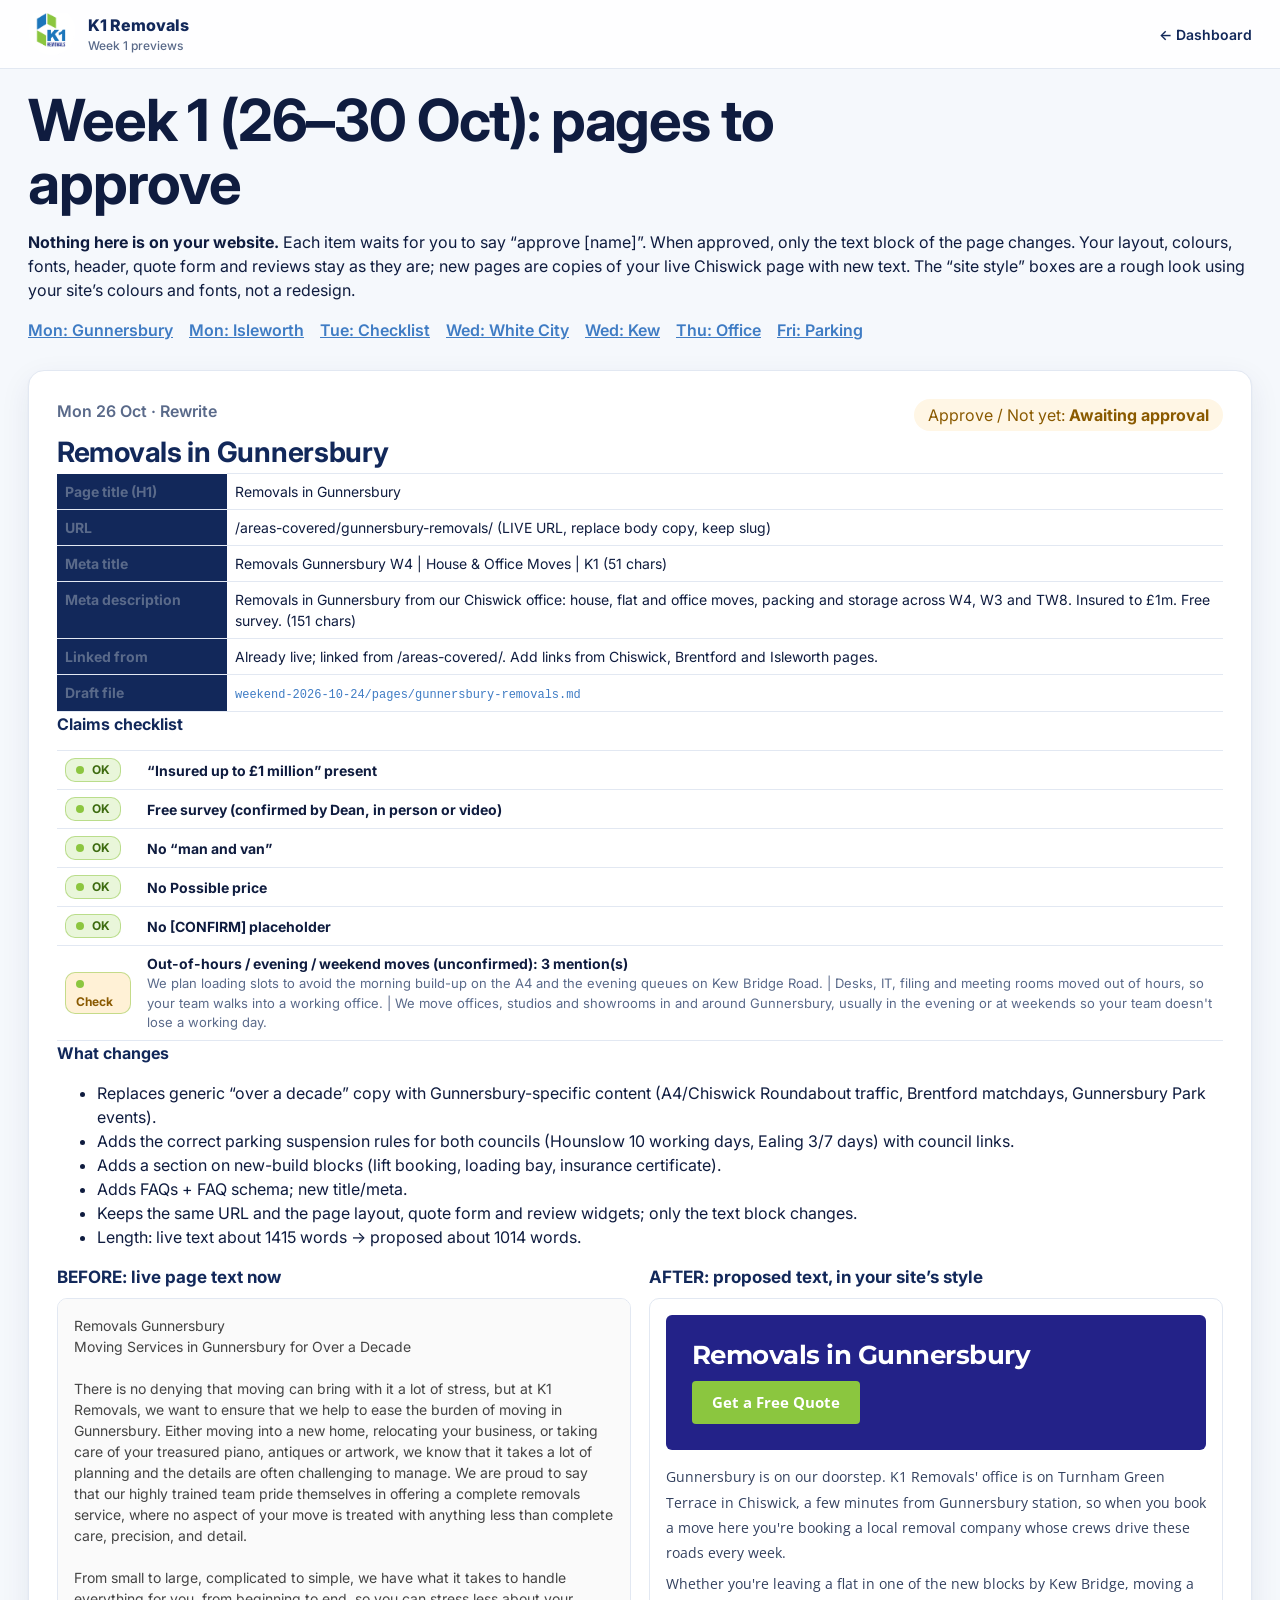
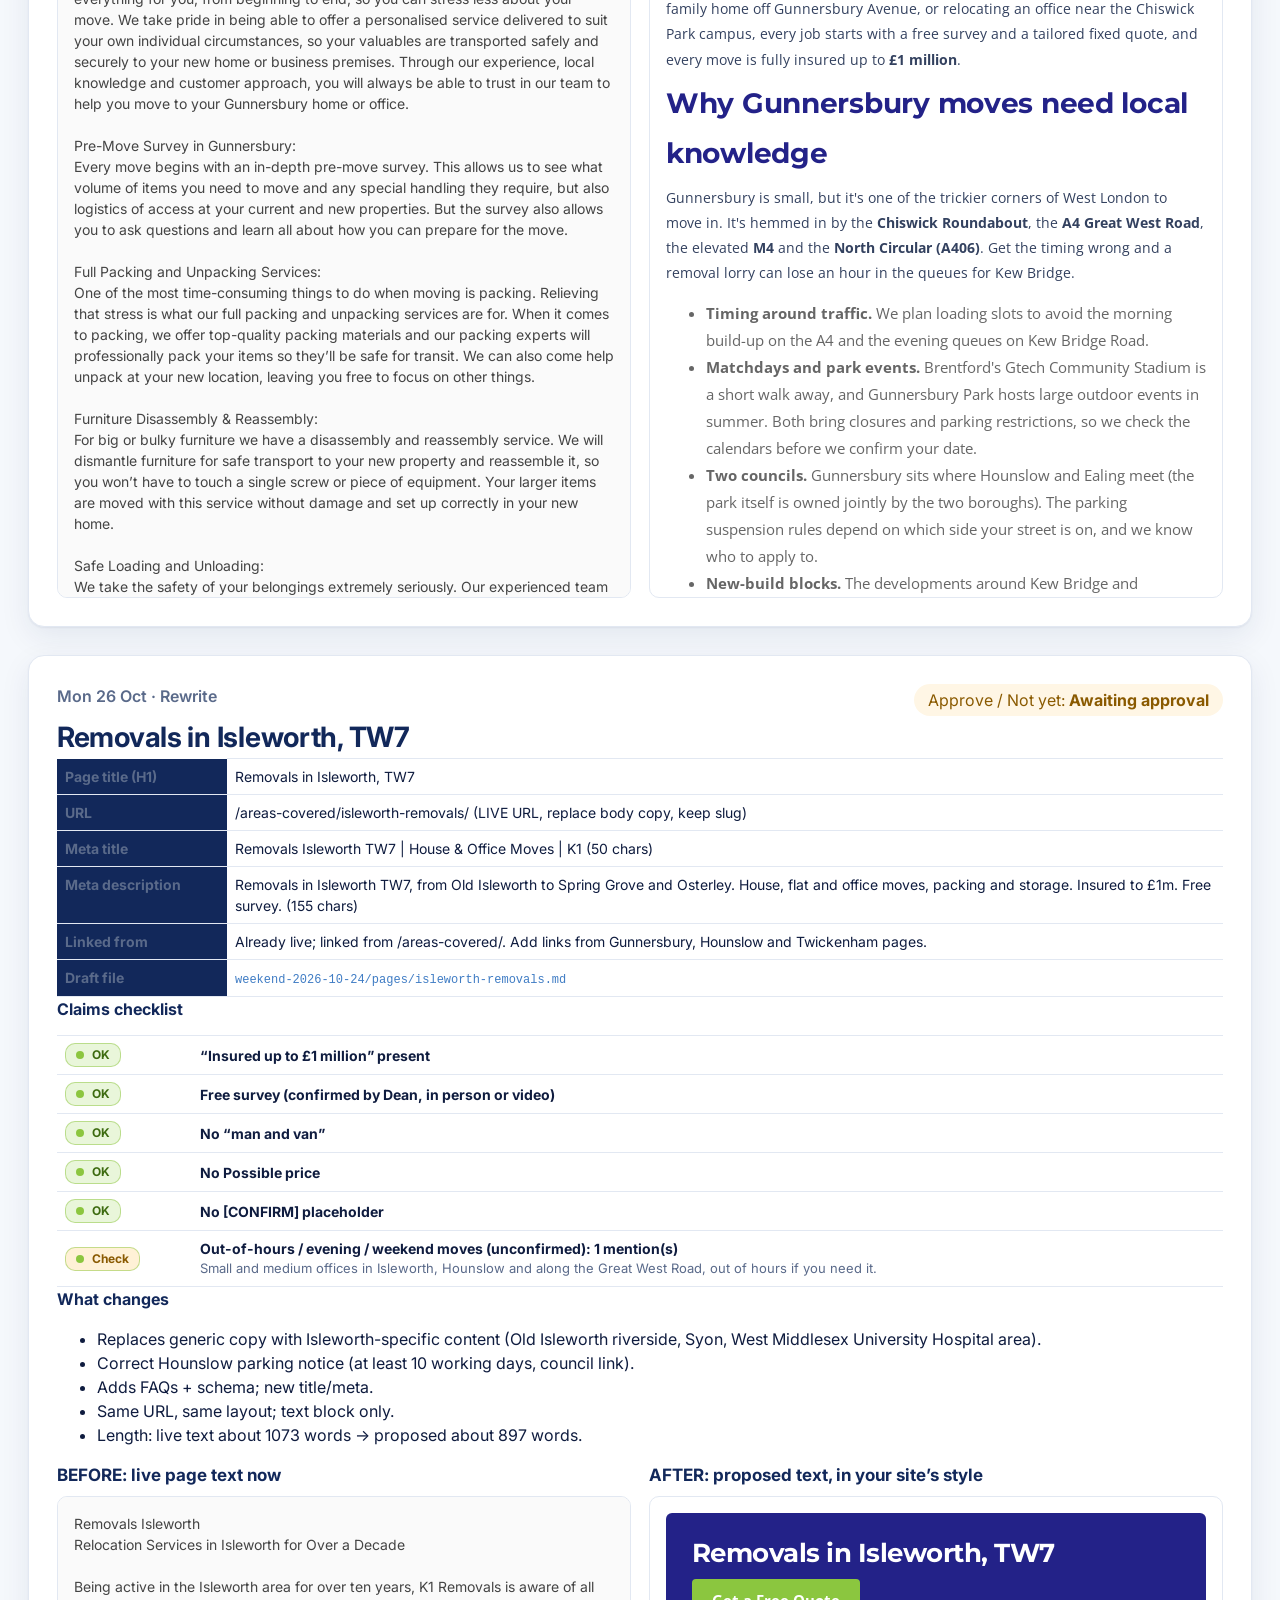
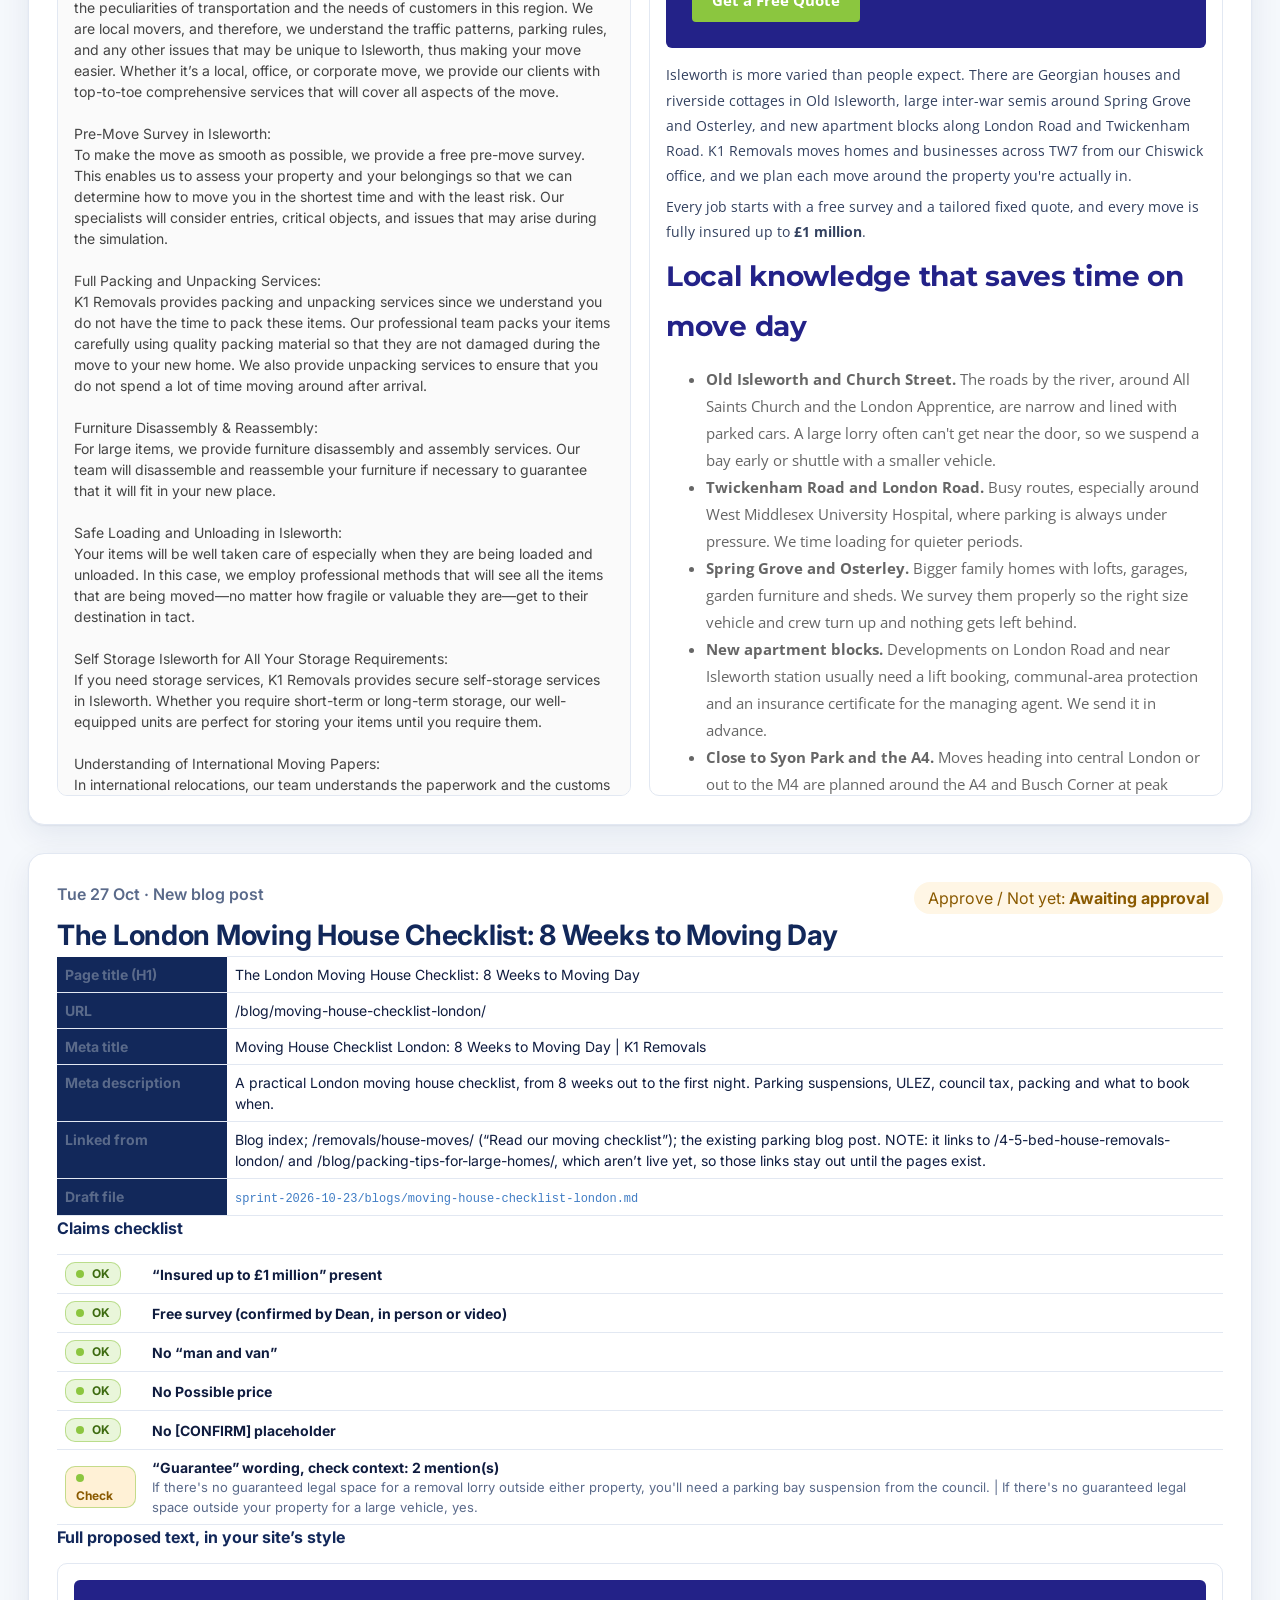
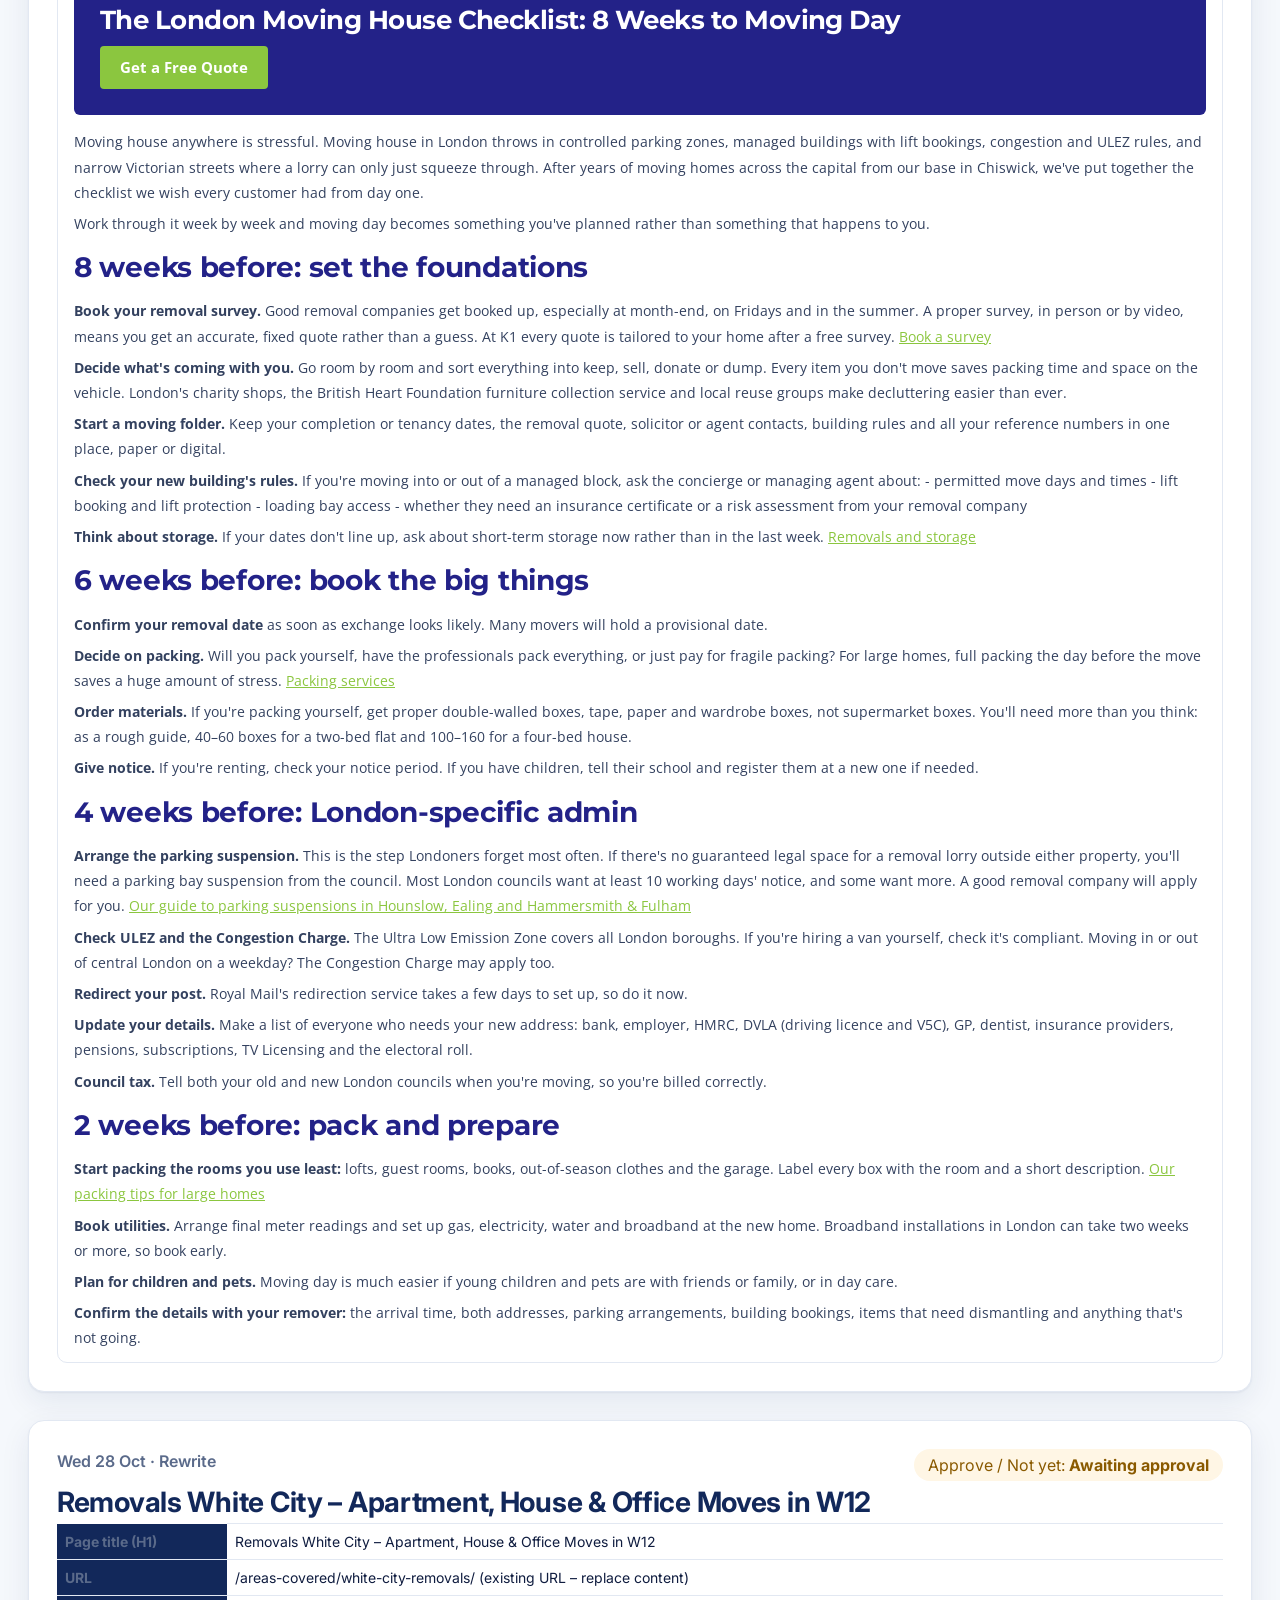
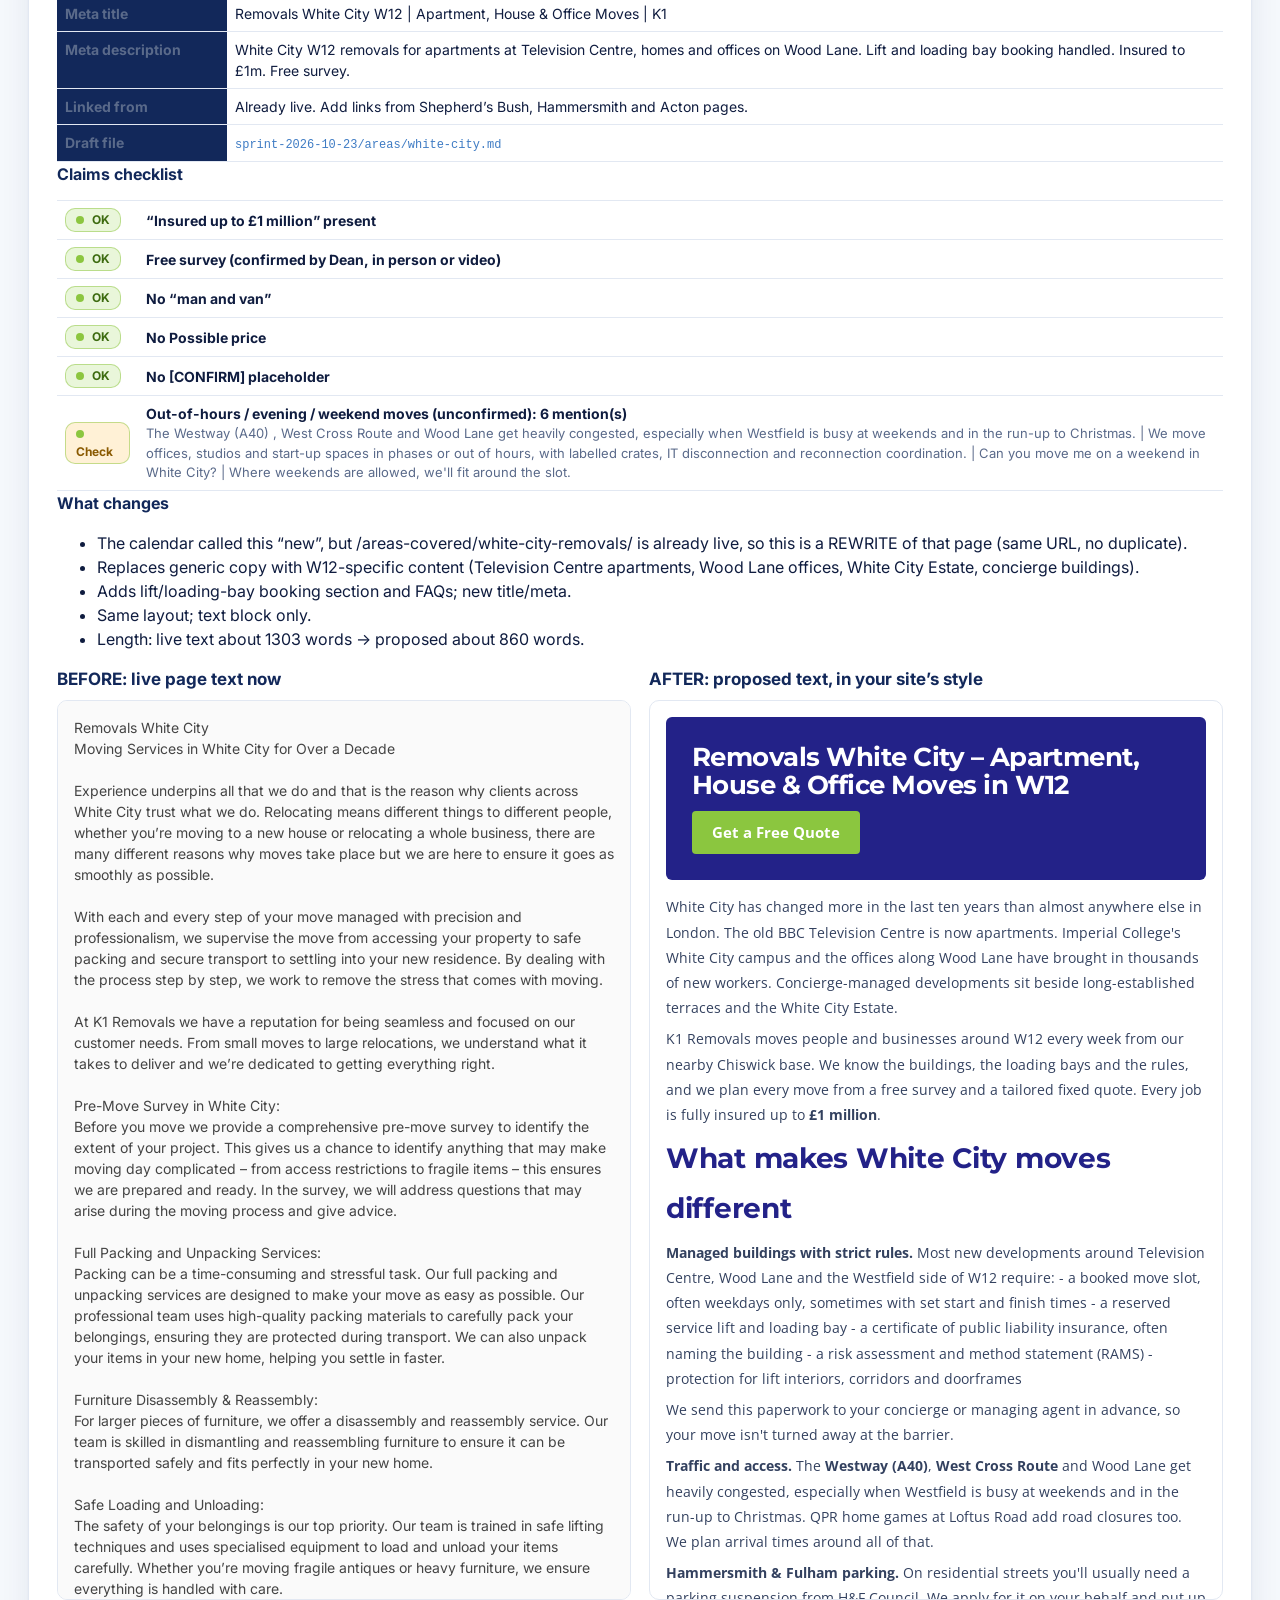
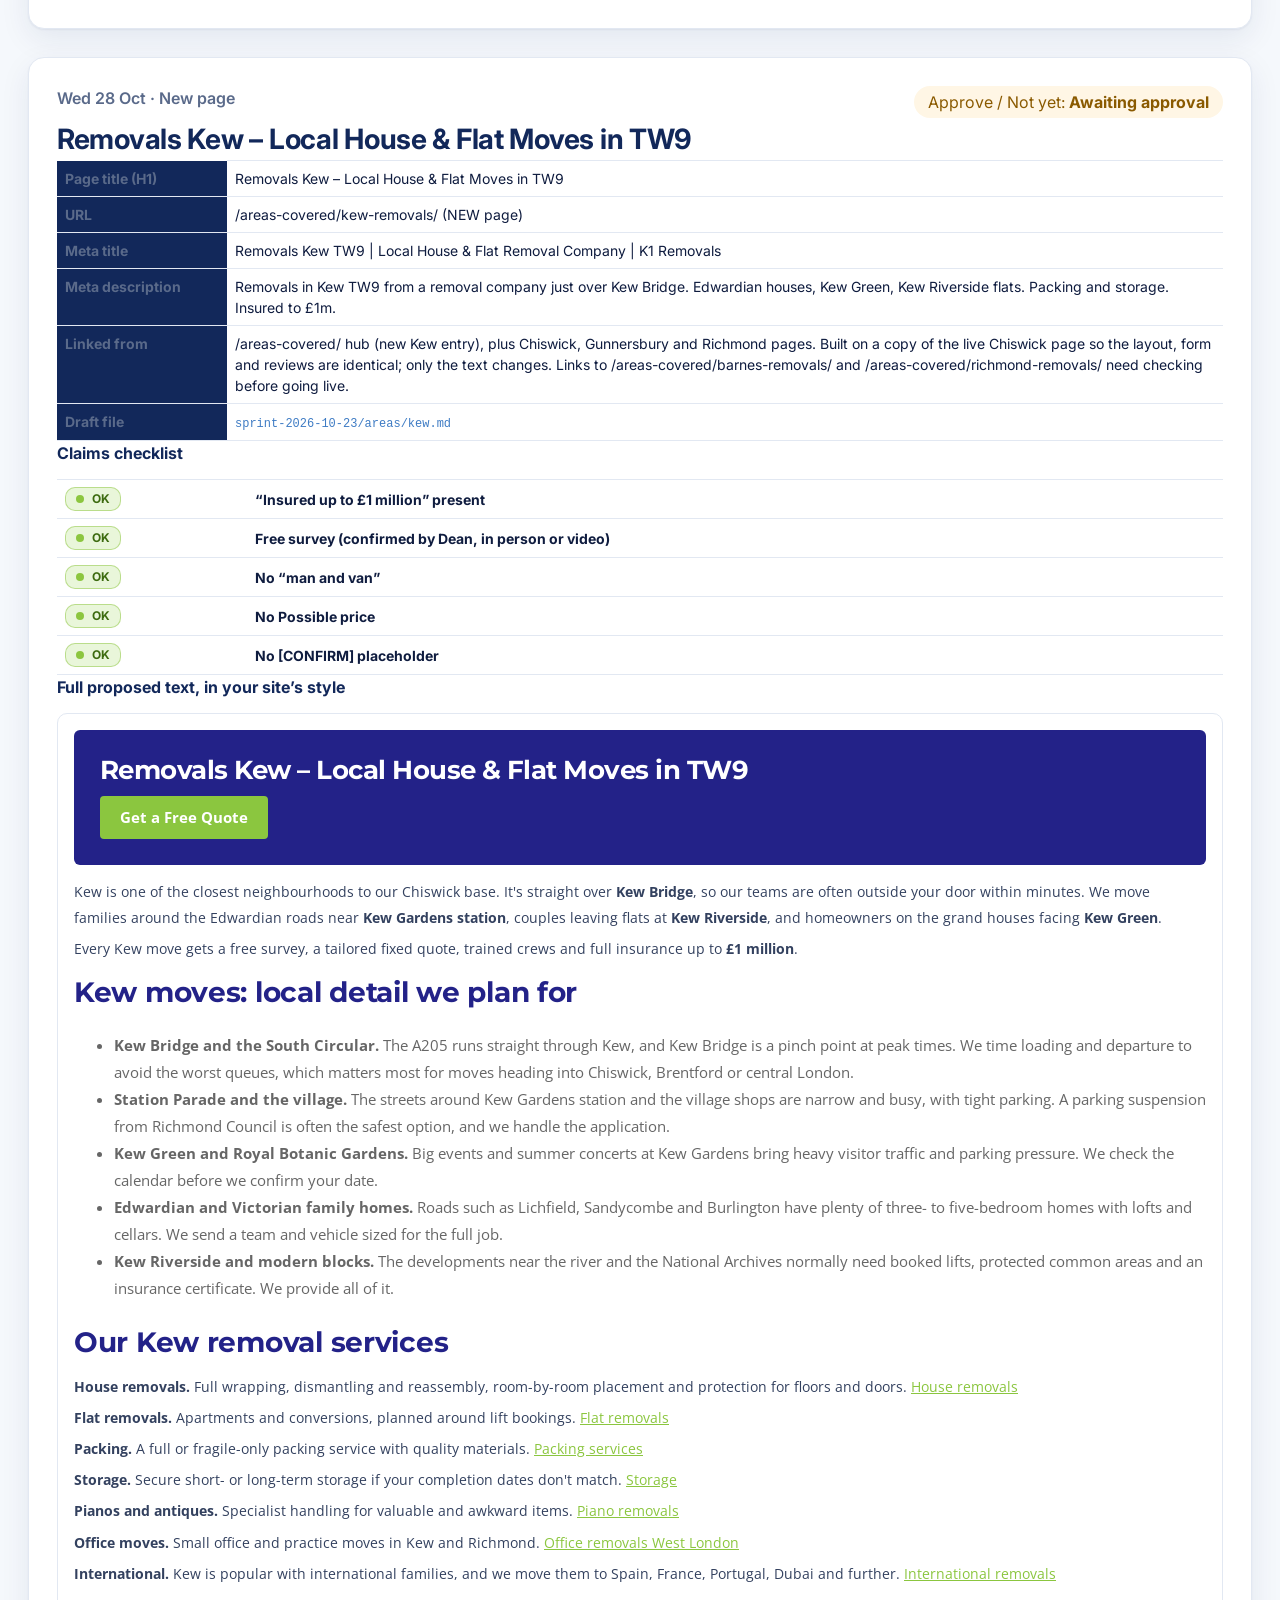
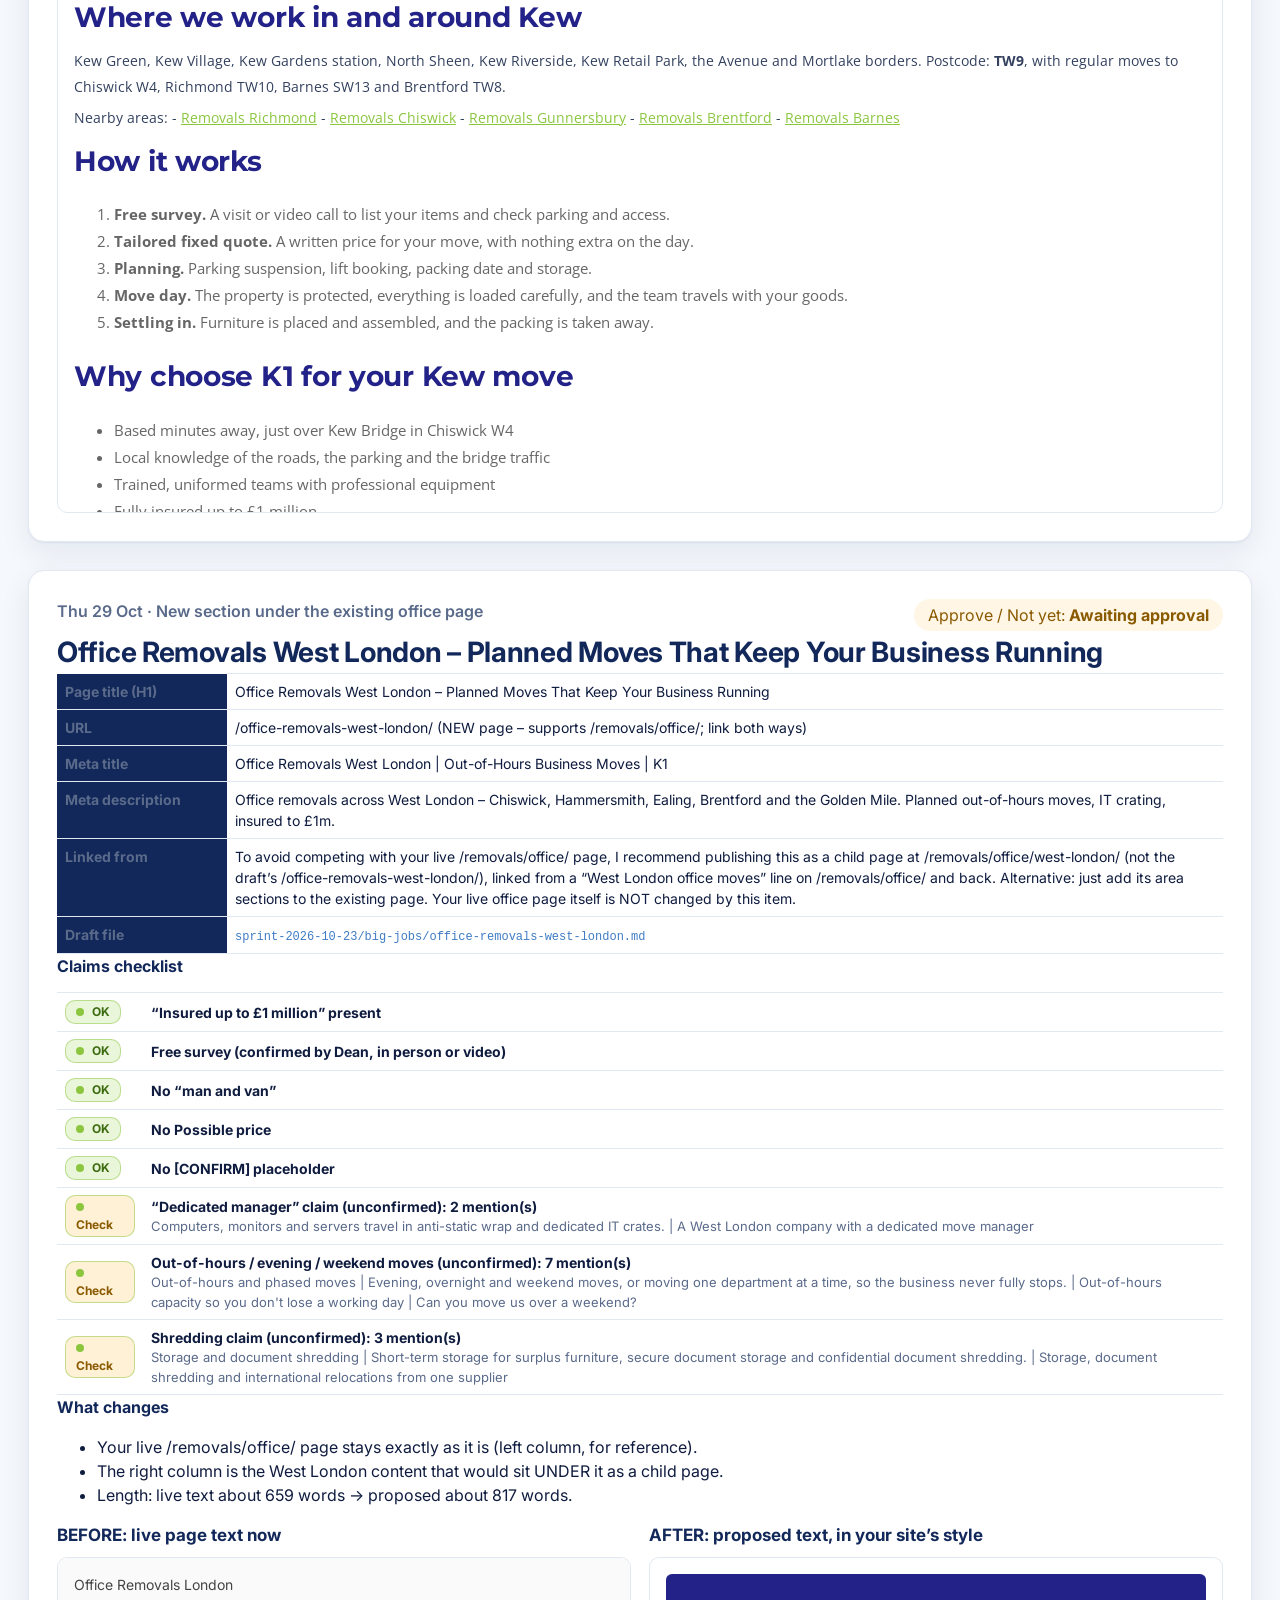
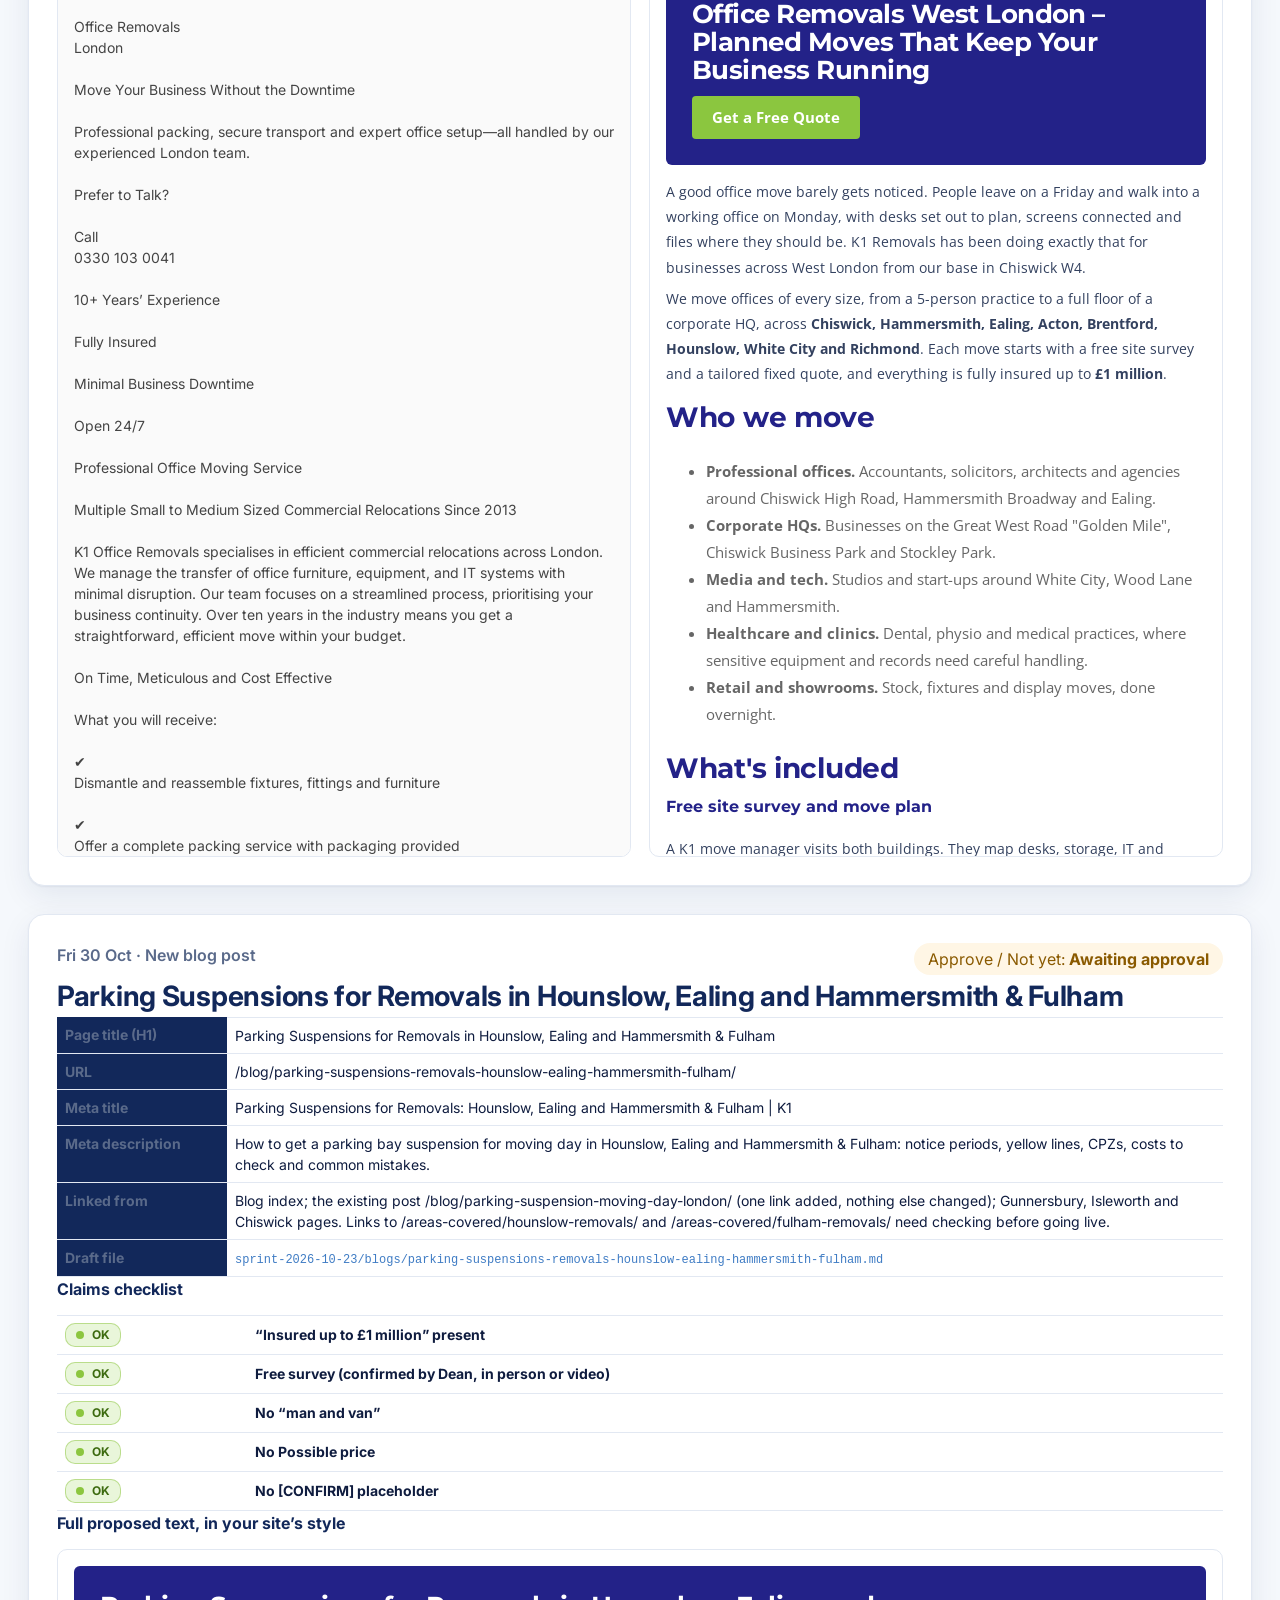
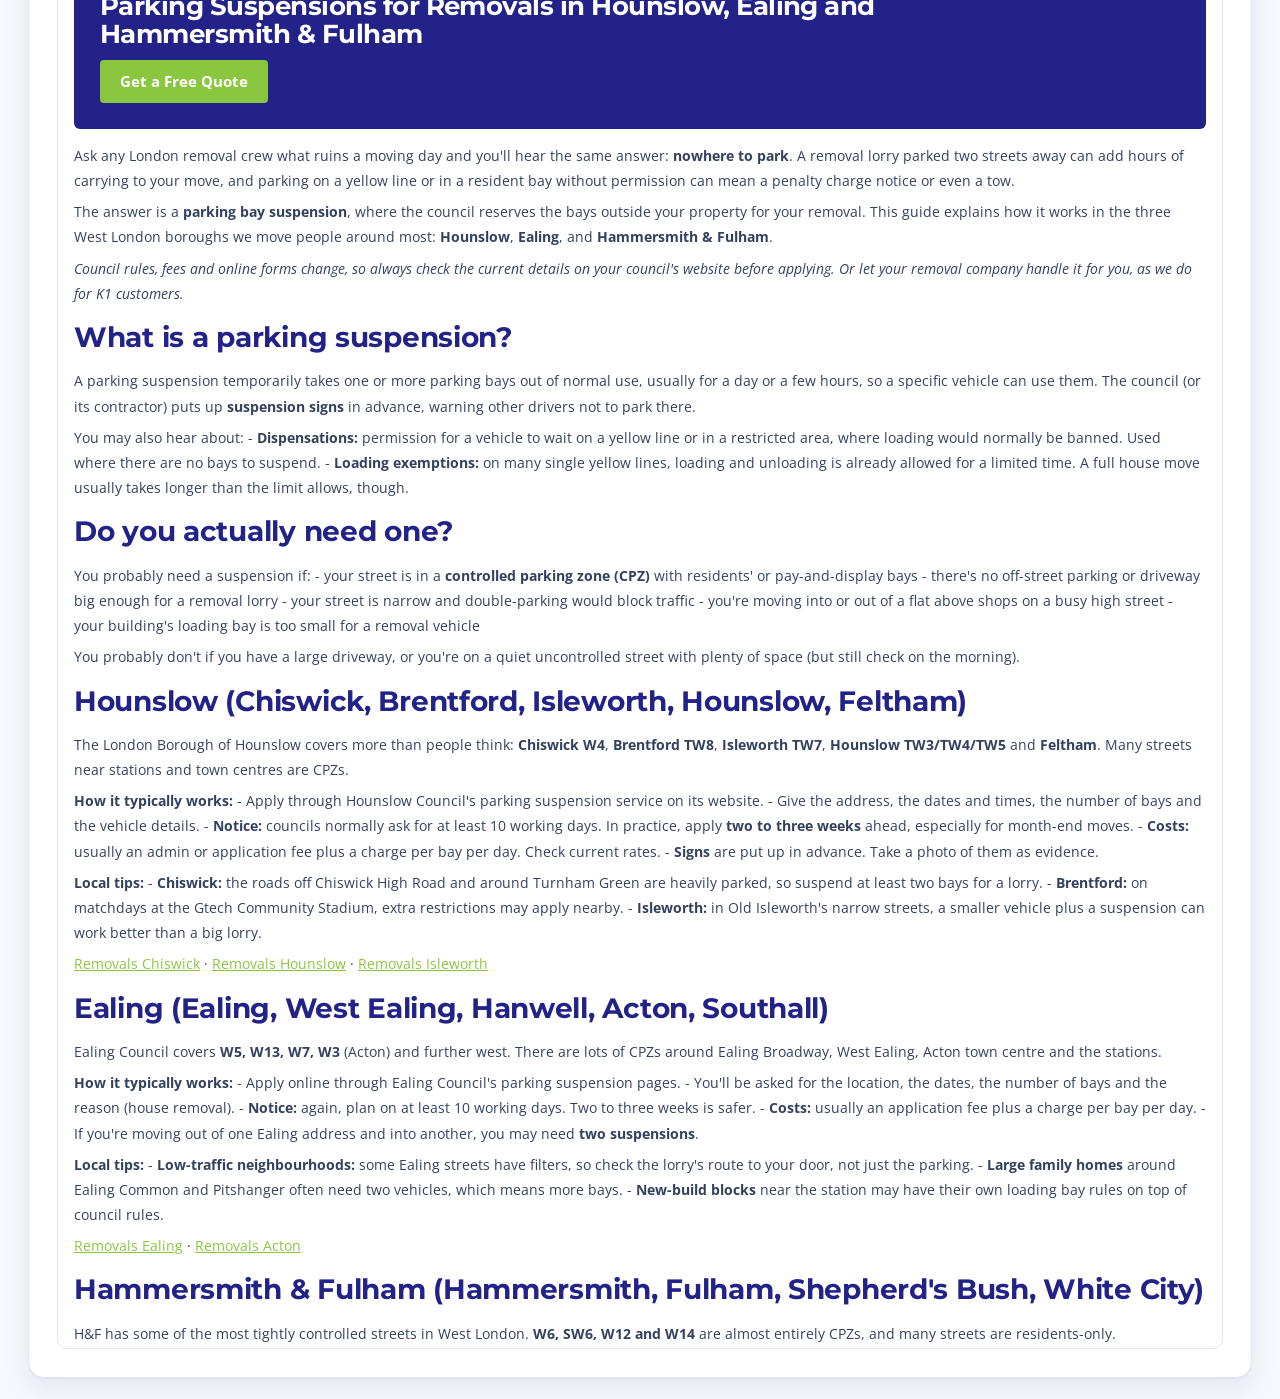
==== previews/index.html @ 7c09b794 "Week 1 approval previews (noindex)" ====
<!doctype html><html lang="en"><head><meta charset="utf-8"><meta name="viewport" content="width=device-width,initial-scale=1">
<meta name="robots" content="noindex,nofollow,noarchive"><title>K1 · Week 1 previews</title><link rel="icon" href="../assets/k1-logo.png">
<link href="https://fonts.googleapis.com/css2?family=Inter:wght@400;600;800&family=Open+Sans:wght@400;600;700&family=Montserrat:wght@600;700&display=swap" rel="stylesheet"><link rel="stylesheet" href="../styles.css">
<style>.card{background:#fff;border:1px solid var(--line);border-radius:16px;box-shadow:var(--sh);padding:28px;margin:28px 0}.top{display:flex;justify-content:space-between;flex-wrap:wrap;gap:8px}
.day{color:var(--mute);font-weight:600}.appr{background:#FFF6E5;color:#8a5a00;border-radius:20px;padding:4px 14px}table.kv,table.ck{width:100%;border-collapse:collapse}.kv th{text-align:left;width:170px;color:var(--mute);vertical-align:top}.kv td,.kv th,.ck td{padding:7px 8px;border-bottom:1px solid var(--line)}
.pill{border-radius:10px;padding:2px 10px;font-size:12px;font-weight:700}.ok{background:#E9F6DA;color:#3d6b10}.warn{background:#FFF1D6;color:#8a5a00}.bad{background:#FDE2E2;color:#a11}.ex{color:var(--mute);font-size:13px}
.sbs{display:grid;grid-template-columns:1fr 1fr;gap:18px}@media(max-width:900px){.sbs{grid-template-columns:1fr}}.col{max-height:900px;overflow:auto;border:1px solid var(--line);border-radius:10px;padding:16px;font-size:14px}.col.tall{max-height:1400px}.live{background:#fafafa;color:#444}
.k1site{font-family:'Open Sans',Arial,sans-serif;color:#666;font-size:15px;line-height:1.8}.k1hero{background:#232288;color:#fff;padding:26px;border-radius:6px;margin-bottom:14px}.k1hero h1{font-family:Montserrat,sans-serif;font-size:26px;margin:0 0 12px;color:#fff}
.k1btn{display:inline-block;background:#8bc63f;color:#fff;padding:8px 20px;border-radius:4px;font-weight:700}.k1body h2,.k1body h3{font-family:Montserrat,sans-serif;color:#232288}.k1body a{color:#8bc63f}.k1body table{border-collapse:collapse}.k1body td,.k1body th{border:1px solid #ddd;padding:4px 8px}
.toc a{margin-right:16px;font-weight:600}</style></head><body>
<header class="nav"><div class="wrap navin"><a class="brand" href="../"><img src="../assets/k1-logo.png" alt="K1 Removals"><span>K1 Removals<small>Week 1 previews</small></span></a><nav><a href="../">← Dashboard</a></nav></div></header>
<main class="wrap"><h1>Week 1 (26–30 Oct): pages to approve</h1>
<p><b>Nothing here is on your website.</b> Each item waits for you to say “approve [name]”. When approved, only the text block of the page changes. Your layout, colours, fonts, header, quote form and reviews stay as they are; new pages are copies of your live Chiswick page with new text. The “site style” boxes are a rough look using your site’s colours and fonts, not a redesign.</p>
<p class="toc"><a href="#gunnersbury">Mon: Gunnersbury</a><a href="#isleworth">Mon: Isleworth</a><a href="#checklist">Tue: Checklist</a><a href="#white-city">Wed: White City</a><a href="#kew">Wed: Kew</a><a href="#office">Thu: Office</a><a href="#parking">Fri: Parking</a></p><section class="card" id="gunnersbury"><div class="top"><span class="day">Mon 26 Oct · Rewrite</span><span class="appr">Approve / Not yet: <b>Awaiting approval</b></span></div>
<h2>Removals in Gunnersbury</h2><table class="kv"><tr><th>Page title (H1)</th><td>Removals in Gunnersbury</td></tr><tr><th>URL</th><td>/areas-covered/gunnersbury-removals/ (LIVE URL, replace body copy, keep slug)</td></tr>
<tr><th>Meta title</th><td>Removals Gunnersbury W4 | House &amp; Office Moves | K1 (51 chars)</td></tr><tr><th>Meta description</th><td>Removals in Gunnersbury from our Chiswick office: house, flat and office moves, packing and storage across W4, W3 and TW8. Insured to £1m. Free survey. (151 chars)</td></tr>
<tr><th>Linked from</th><td>Already live; linked from /areas-covered/. Add links from Chiswick, Brentford and Isleworth pages.</td></tr><tr><th>Draft file</th><td><code>weekend-2026-10-24/pages/gunnersbury-removals.md</code></td></tr></table><h3>Claims checklist</h3><table class="ck"><tr><td><span class="pill ok">OK</span></td><td><b>“Insured up to £1 million” present</b></td></tr><tr><td><span class="pill ok">OK</span></td><td><b>Free survey (confirmed by Dean, in person or video)</b></td></tr><tr><td><span class="pill ok">OK</span></td><td><b>No “man and van”</b></td></tr><tr><td><span class="pill ok">OK</span></td><td><b>No Possible price</b></td></tr><tr><td><span class="pill ok">OK</span></td><td><b>No [CONFIRM] placeholder</b></td></tr><tr><td><span class="pill warn">Check</span></td><td><b>Out-of-hours / evening / weekend moves (unconfirmed): 3 mention(s)</b><div class=ex>We plan loading slots to avoid the morning build-up on the A4 and the evening queues on Kew Bridge Road. | Desks, IT, filing and meeting rooms moved out of hours, so your team walks into a working office. | We move offices, studios and showrooms in and around Gunnersbury, usually in the evening or at weekends so your team doesn&#x27;t lose a working day.</div></td></tr></table><h3>What changes</h3><ul><li>Replaces generic “over a decade” copy with Gunnersbury-specific content (A4/Chiswick Roundabout traffic, Brentford matchdays, Gunnersbury Park events).</li><li>Adds the correct parking suspension rules for both councils (Hounslow 10 working days, Ealing 3/7 days) with council links.</li><li>Adds a section on new-build blocks (lift booking, loading bay, insurance certificate).</li><li>Adds FAQs + FAQ schema; new title/meta.</li><li>Keeps the same URL and the page layout, quote form and review widgets; only the text block changes.</li><li>Length: live text about 1415 words → proposed about 1014 words.</li></ul>
<div class="sbs"><div><h4>BEFORE: live page text now</h4><div class="col live">Removals Gunnersbury<br>Moving Services in Gunnersbury for Over a Decade<br><br>There is no denying that moving can bring with it a lot of stress, but at K1 Removals, we want to ensure that we help to ease the burden of moving in Gunnersbury. Either moving into a new home, relocating your business, or taking care of your treasured piano, antiques or artwork, we know that it takes a lot of planning and the details are often challenging to manage. We are proud to say that our highly trained team pride themselves in offering a complete removals service, where no aspect of your move is treated with anything less than complete care, precision, and detail.<br><br>From small to large, complicated to simple, we have what it takes to handle everything for you, from beginning to end, so you can stress less about your move. We take pride in being able to offer a personalised service delivered to suit your own individual circumstances, so your valuables are transported safely and securely to your new home or business premises. Through our experience, local knowledge and customer approach, you will always be able to trust in our team to help you move to your Gunnersbury home or office.<br><br>Pre-Move Survey in Gunnersbury:<br> Every move begins with an in-depth pre-move survey. This allows us to see what volume of items you need to move and any special handling they require, but also logistics of access at your current and new properties. But the survey also allows you to ask questions and learn all about how you can prepare for the move.<br><br>Full Packing and Unpacking Services:<br> One of the most time-consuming things to do when moving is packing. Relieving that stress is what our full packing and unpacking services are for. When it comes to packing, we offer top-quality packing materials and our packing experts will professionally pack your items so they’ll be safe for transit. We can also come help unpack at your new location, leaving you free to focus on other things.<br><br>Furniture Disassembly &amp; Reassembly:<br> For big or bulky furniture we have a disassembly and reassembly service. We will dismantle furniture for safe transport to your new property and reassemble it, so you won’t have to touch a single screw or piece of equipment. Your larger items are moved with this service without damage and set up correctly in your new home.<br><br>Safe Loading and Unloading:<br> We take the safety of your belongings extremely seriously. Our experienced team is well-trained in safe lifting techniques and utilises specialist equipment to load and unload your items without any risk to you. The whole moving process sees everything from fragile items to heavy furniture are handled with care.<br><br>Self-Storage Solutions for Gunnersbury:<br> Whether it’s short-term or long-term storage solutions, we make sure we have you covered. We provide secure and clean facilities that can be accessed at any time. This gives you complete confidence, knowing that your needs are met but that your belongings are stored correctly.<br><br>Knowledge of International Moving Documents:<br> If you’re planning an international move, our team is well-versed in managing the paperwork and customs regulations required. We’ll guide you through the documentation process, ensuring everything is in order for a smooth transition to your new country.<br><br>Pianos and Antiques Care:<br> Specialist items like pianos and antiques require extra attention and care during a move. Our team is trained to handle these delicate and valuable pieces, using the appropriate materials and techniques to ensure they are safely transported to your new home without any damage.<br><br>Environmentally Conscious Moving Practices:<br> We are committed to minimising the environmental impact of our operations. We use recyclable packing materials, optimise our routes for fuel efficiency, and strive to provide an eco-friendly moving service that reduces waste and lowers our carbon footprint.<br><br>Gunnersbury Removals Services<br>We offer comprehensive domestic removal services, whether you’re moving to a new flat, house, or bungalow in Gunnersbury or further afield. Our expert team will manage every aspect of your move, ensuring your belongings are transported safely and securely.<br>Our packing services are designed to protect your items during the move. Whether you need us to pack your entire home or just certain fragile items, we provide high-quality materials and expert care to ensure everything arrives at your new home in perfect condition.<br>Moving a piano requires specialist skills and equipment. Our team has the expertise to safely transport pianos of all sizes, ensuring they are protected throughout the move and delivered without any damage.<br>Relocating your business? Our commercial moving services are designed to be efficient and flexible. We will move your office furniture, equipment, and documents, ensuring your business is back up and running as quickly as possible.<br>Moving abroad can be a complex process, but our international moving services make it easier. We manage everything from packing to customs documentation and transport, ensuring that your belongings reach your new destination safely and on time.<br>Our affordable and flexible student moving services cater to those relocating to or from Gunnersbury. Whether you’re moving into university accommodation or heading home for the summer, we offer services designed to fit your budget and schedule.<br>Moving into or out of a flat can present unique challenges, such as access or parking restrictions. Our team is experienced in navigating these issues, ensuring that your flat move is efficient and hassle-free.<br>If you need extra space, our secure storage solutions are available to meet your short-term or long-term needs. Our storage facilities in Gunnersbury are ideal for storing belongings during the move or if you’re downsizing.<br>The Moving Process<br>Begin by asking for a free, no-hassle quote. Our team will give you a precise quote depending on your needs and preferences.<br>This allows us to understand the logistics of your move, identify any special requirements, and ensure that everything is planned for a smooth moving day.<br>Once you’re happy with the quote, we’ll confirm your booking and finalise the details of your move to ensure everything runs smoothly on the day.<br>We take care of packing, loading, transportation, and unloading, ensuring that your belongings are handled with care and professionalism.<br>Local Experience and Knowledge<br><br>With over a decade of experience in Gunnersbury, we know the area well and understand the challenges that can come with moving here. Our local knowledge allows us to navigate any issues that may arise, such as parking restrictions or access difficulties, ensuring that your move is smooth and stress-free.<br>Read Our Latest Reviews<br>Frequently Asked Questions<br>We handle everything from packing and unpacking to moving delicate items like pianos, offering both residential and commercial moves, along with local storage solutions and international relocation support.<br>Make sure your moving date is confirmed and that our team and moving vans have easy access. If needed, we can help arrange parking permits and sort out any logistics ahead of time.<br>Yes, in some areas of Gunnersbury, permits may be necessary. We’re here to guide you through the process and assist in securing permits to keep the move running smoothly.<br>It’s best to reach out as soon as you know your moving date, particularly if it’s during a busy season. However, we do our utmost to accommodate last-minute requests when possible.<br>If delays occur that are beyond our control, such as waiting for property access, there may be additional charges. We aim to be upfront and transparent with any additional costs that might arise.<br>Yes, we provide secure storage with options for both short and long durations, perfect if you need extra time between moving out and moving in.<br>Our team will be with you for the entire process, from loading and transport to unloading and setup at your new home or office.<br>We aim to park as close to your property as possible for ease and efficiency. During the initial survey, we can discuss access needs and arrange any required permits.<br>Absolutely! We have a variety of customer reviews available on our website and on popular review platforms where our clients share their experiences.<br>Certain items, including hazardous materials and flammable substances, cannot be moved. We’re happy to provide a comprehensive list of items with any special restrictions.<br>Payment is typically due upon completion of the move, and we accept multiple payment options, including bank transfers, credit cards, and cash for your convenience.<br>Some of the Areas We Cover<br>Fulham<br>Putney<br>Brentford<br>White City<br>Ealing<br>Barnes<br>Isleworth<br>Richmond<br>Kensington<br>Chiswick<br>Shepherds Bush<br>Wandsworth<br>Acton<br>Hammersmith<br>REQUEST A QUOTE</div></div>
<div><h4>AFTER: proposed text, in your site’s style</h4><div class="col"><div class="k1site"><div class="k1hero"><h1>Removals in Gunnersbury</h1><a class="k1btn">Get a Free Quote</a></div><div class="k1body"><p>Gunnersbury is on our doorstep. K1 Removals' office is on Turnham Green Terrace in Chiswick, a few minutes from Gunnersbury station, so when you book a move here you're booking a local removal company whose crews drive these roads every week.</p>
<p>Whether you're leaving a flat in one of the new blocks by Kew Bridge, moving a family home off Gunnersbury Avenue, or relocating an office near the Chiswick Park campus, every job starts with a free survey and a tailored fixed quote, and every move is fully insured up to <strong>£1 million</strong>.</p>
<h2>Why Gunnersbury moves need local knowledge</h2>
<p>Gunnersbury is small, but it's one of the trickier corners of West London to move in. It's hemmed in by the <strong>Chiswick Roundabout</strong>, the <strong>A4 Great West Road</strong>, the elevated <strong>M4</strong> and the <strong>North Circular (A406)</strong>. Get the timing wrong and a removal lorry can lose an hour in the queues for Kew Bridge.</p>
<ul>
<li><strong>Timing around traffic.</strong> We plan loading slots to avoid the morning build-up on the A4 and the evening queues on Kew Bridge Road.</li>
<li><strong>Matchdays and park events.</strong> Brentford's Gtech Community Stadium is a short walk away, and Gunnersbury Park hosts large outdoor events in summer. Both bring closures and parking restrictions, so we check the calendars before we confirm your date.</li>
<li><strong>Two councils.</strong> Gunnersbury sits where Hounslow and Ealing meet (the park itself is owned jointly by the two boroughs). The parking suspension rules depend on which side your street is on, and we know who to apply to.</li>
<li><strong>New-build blocks.</strong> The developments around Kew Bridge and Brentford's riverside usually need a booked lift, a loading-bay slot, protection for communal areas and a certificate of insurance. We send the paperwork to the building manager in advance.</li>
</ul>
<h2>Parking suspensions in Gunnersbury</h2>
<ul>
<li><strong>Hounslow side (most W4 streets).</strong> At the time of writing <a href="https://www.hounslow.gov.uk/car-parks-spaces/reserve-parking-spaces">Hounslow Council</a> asks for bay suspension requests at least 10 working days ahead.</li>
<li><strong>Ealing side (north of the park, towards Acton Town and South Ealing).</strong> <a href="https://www.ealing.gov.uk/info/201178/parking/1495/parking_suspension">Ealing Council</a> asks for at least 3 working days' notice and charges less if you apply 7 or more working days ahead.</li>
</ul>
<p>Our guide to <a href="/blog/parking-suspension-moving-day-london/">parking suspensions for moving day</a> explains the process. We can arrange the suspension for you as part of the move.</p>
<h2>Our removal services in Gunnersbury</h2>
<ul>
<li><strong><a href="/removals/house-moves/">House removals</a>.</strong> From two-bed houses to five-bed family homes, with furniture blanket-wrapped and beds and wardrobes dismantled and rebuilt.</li>
<li><strong><a href="/removals/flats/">Flat removals</a>.</strong> Mansion blocks, converted Victorian houses and modern apartments, with floor and door protection and enough crew that the lift isn't tied up for hours.</li>
<li><strong><a href="/removals/office/">Office removals</a>.</strong> Desks, IT, filing and meeting rooms moved out of hours, so your team walks into a working office.</li>
<li><strong><a href="/removals/packing-services/">Packing services</a>.</strong> Everything packed for you, or just the fragile items: glassware, china, artwork, mirrors and lamps.</li>
<li><strong><a href="/removals/storage-services/">Removals and storage</a>.</strong> Secure storage for a night, a month or longer if your completion dates don't line up.</li>
<li><strong><a href="/removals/piano/">Piano removals</a>.</strong> Uprights and grands moved with the right equipment.</li>
<li><strong><a href="/areas-covered/international-removals/">International removals</a>.</strong> Plenty of Gunnersbury residents work for international employers and relocate abroad. We move homes to Spain, Dubai, Australia and beyond.</li>
</ul>
<h2>Streets and postcodes we cover</h2>
<p>We work around Gunnersbury Avenue, Wellesley Road, Grove Park, Kew Bridge, Strand on the Green, the roads behind Chiswick High Road and over the border into Brentford, Acton Town and South Ealing, covering <strong>W4, W3, W5 and TW8</strong>.</p>
<h2>How your Gunnersbury move works</h2>
<ol>
<li><strong>Free survey.</strong> In person or by video, noting stairs, lifts, parking and the distance from the door to the vehicle.</li>
<li><strong>Tailored fixed quote.</strong> A written quote built around your move, with nothing added on the day.</li>
<li><strong>Planning.</strong> We sort the parking suspension, book the building's lift and loading bay and confirm the crew and vehicle.</li>
<li><strong>Packing (optional).</strong> Usually the day before the move.</li>
<li><strong>Move day.</strong> Floors protected, a planned loading order and every item placed in the right room at the new address.</li>
</ol>
<h2>Nearby areas</h2>
<p>We're often working just next door, in <a href="/areas-covered/chiswick-removals/">Chiswick</a>, <a href="/areas-covered/brentford-removals/">Brentford</a>, <a href="/areas-covered/acton-removals/">Acton</a>, <a href="/areas-covered/removals-ealing/">Ealing</a> and <a href="/areas-covered/isleworth-removals/">Isleworth</a>. See all our <a href="/areas-covered/">areas covered</a>.</p>
<h2>Frequently asked questions</h2>
<h3>Which council do I apply to for a parking suspension in Gunnersbury?</h3>
<p>It depends which side of the park you're on. The W4 streets around Gunnersbury station, Wellesley Road and Kew Bridge are in Hounslow, which at the time of writing asks for at least 10 working days' notice. Streets north of the park towards Acton and South Ealing are in Ealing, which asks for at least 3 working days and charges less at 7 or more. We check your street when we quote.</p>
<h3>Can you move me on a Brentford home matchday or a Gunnersbury Park event day?</h3>
<p>We'd usually advise against it. Matchdays at the Gtech Community Stadium and big events in Gunnersbury Park bring road closures, crowds and parking restrictions. We check the fixture and events calendars before we confirm your date.</p>
<h3>Can you move me into a new-build block near Kew Bridge?</h3>
<p>Yes. Most blocks around Kew Bridge and Brentford need a booked move slot, a goods-lift booking, communal-area protection and an insurance certificate from the removal company. Send us the building's rules and we'll plan around them.</p>
<h3>Do you move offices near Chiswick Park and the Great West Road?</h3>
<p>Yes. We move offices, studios and showrooms in and around Gunnersbury, usually in the evening or at weekends so your team doesn't lose a working day.</p>
<h3>Are you insured?</h3>
<p>Yes. Every move is fully insured up to £1 million, and we can send our certificate to your building manager or managing agent.</p>
<h2>Book your free survey</h2>
<p>Every K1 move starts with a free survey, in person or by video, followed by a tailored fixed quote in writing. We're fully insured up to <strong>£1 million</strong>. Call <strong>0330 103 0041</strong>, email info@k1removals.com or <a href="/contact/">request your free survey online</a>.</p></div></div></div></div></div></section><section class="card" id="isleworth"><div class="top"><span class="day">Mon 26 Oct · Rewrite</span><span class="appr">Approve / Not yet: <b>Awaiting approval</b></span></div>
<h2>Removals in Isleworth, TW7</h2><table class="kv"><tr><th>Page title (H1)</th><td>Removals in Isleworth, TW7</td></tr><tr><th>URL</th><td>/areas-covered/isleworth-removals/ (LIVE URL, replace body copy, keep slug)</td></tr>
<tr><th>Meta title</th><td>Removals Isleworth TW7 | House &amp; Office Moves | K1 (50 chars)</td></tr><tr><th>Meta description</th><td>Removals in Isleworth TW7, from Old Isleworth to Spring Grove and Osterley. House, flat and office moves, packing and storage. Insured to £1m. Free survey. (155 chars)</td></tr>
<tr><th>Linked from</th><td>Already live; linked from /areas-covered/. Add links from Gunnersbury, Hounslow and Twickenham pages.</td></tr><tr><th>Draft file</th><td><code>weekend-2026-10-24/pages/isleworth-removals.md</code></td></tr></table><h3>Claims checklist</h3><table class="ck"><tr><td><span class="pill ok">OK</span></td><td><b>“Insured up to £1 million” present</b></td></tr><tr><td><span class="pill ok">OK</span></td><td><b>Free survey (confirmed by Dean, in person or video)</b></td></tr><tr><td><span class="pill ok">OK</span></td><td><b>No “man and van”</b></td></tr><tr><td><span class="pill ok">OK</span></td><td><b>No Possible price</b></td></tr><tr><td><span class="pill ok">OK</span></td><td><b>No [CONFIRM] placeholder</b></td></tr><tr><td><span class="pill warn">Check</span></td><td><b>Out-of-hours / evening / weekend moves (unconfirmed): 1 mention(s)</b><div class=ex>Small and medium offices in Isleworth, Hounslow and along the Great West Road, out of hours if you need it.</div></td></tr></table><h3>What changes</h3><ul><li>Replaces generic copy with Isleworth-specific content (Old Isleworth riverside, Syon, West Middlesex University Hospital area).</li><li>Correct Hounslow parking notice (at least 10 working days, council link).</li><li>Adds FAQs + schema; new title/meta.</li><li>Same URL, same layout; text block only.</li><li>Length: live text about 1073 words → proposed about 897 words.</li></ul>
<div class="sbs"><div><h4>BEFORE: live page text now</h4><div class="col live">Removals Isleworth<br>Relocation Services in Isleworth for Over a Decade<br><br>Being active in the Isleworth area for over ten years, K1 Removals is aware of all the peculiarities of transportation and the needs of customers in this region. We are local movers, and therefore, we understand the traffic patterns, parking rules, and any other issues that may be unique to Isleworth, thus making your move easier. Whether it’s a local, office, or corporate move, we provide our clients with top-to-toe comprehensive services that will cover all aspects of the move.<br><br>Pre-Move Survey in Isleworth:<br> To make the move as smooth as possible, we provide a free pre-move survey. This enables us to assess your property and your belongings so that we can determine how to move you in the shortest time and with the least risk. Our specialists will consider entries, critical objects, and issues that may arise during the simulation.<br><br>Full Packing and Unpacking Services:<br> K1 Removals provides packing and unpacking services since we understand you do not have the time to pack these items. Our professional team packs your items carefully using quality packing material so that they are not damaged during the move to your new home. We also provide unpacking services to ensure that you do not spend a lot of time moving around after arrival.<br><br>Furniture Disassembly &amp; Reassembly:<br> For large items, we provide furniture disassembly and assembly services. Our team will disassemble and reassemble your furniture if necessary to guarantee that it will fit in your new place.<br><br>Safe Loading and Unloading in Isleworth:<br> Your items will be well taken care of especially when they are being loaded and unloaded. In this case, we employ professional methods that will see all the items that are being moved—no matter how fragile or valuable they are—get to their destination in tact.<br><br>Self Storage Isleworth for All Your Storage Requirements:<br> If you need storage services, K1 Removals provides secure self-storage services in Isleworth. Whether you require short-term or long-term storage, our well-equipped units are perfect for storing your items until you require them.<br><br>Understanding of International Moving Papers:<br> In international relocations, our team understands the paperwork and the customs that are required. We take care of all the paper work to ensure that your goods are transported across borders without hitches.<br><br>Pianos and Antiques Care:<br> Fragile items such as pianos and antiques will need extra precautions to ensure that they are moved safely. We are used to handling such delicate items, and therefore, we ensure they are well-packed and transported.<br><br>Eco-friendly Moving Strategies:<br> K1 Removals is an environmentally conscious company. We reuse packing materials where possible and try to reduce our carbon footprint during each move.<br><br>Isleworth Removals Service<br>We deal with all types of domestic moves, be it a single-family home or a large estate.<br>Convenient full packing and unpacking services that shall reduce stress and time used in packing or unpacking.<br>Piano removal service is provided to make sure that your instrument is transported safely and with professionalism.<br>In the case of moving businesses, our services help to reduce the time taken and the level of disruption.<br>We offer door-to-door international moving services, and we take care of all the paperwork and moving process.<br>Cheap and quality moving services for students in Isleworth.<br>We have dealt with many moves from flats with restricted access and guarantee that all your property will be moved safely.<br>Storage units that are available in Isleworth for both short-term and long-term storage requirements.<br>The Moving Process<br>Begin by asking for a free, no-hassle quote. Our team will give you a precise quote depending on your needs and preferences.<br>Before the move, we carry out an assessment of the access points, the number of items to be moved and the specific needs of the move.<br>Once you agree to the quote, we will proceed to book the move and finalise all the details.<br>We always arrive on time on the day of the move, and we take care of everything from packing the items to moving to the new location to even unpacking them.<br>Local Experience and Knowledge<br><br>The team at K1 Removals is well-informed about Isleworth and other areas that you may be moving to. This puts us in a great position to avoid complications that come with access, associated permits, and regulations such as parking. We know the subtleties of coming and going to Isleworth, whether you live in a house or an apartment or run a business. Since we are conversant with the area, the move is fast and well coordinated, hence reducing time wastage and making the process less stressful to the clients.<br>Read Our Latest Reviews<br>Frequently Asked Questions<br>Our services include home removals, flat removals, student removals, commercial removals, packing services, piano removals, and storage.<br>The only requirement is to have a confirmed booking and to make sure that you have access to both places. The rest will be handled by our team.<br>Yes, in most cases. You should consult your local council on the issue of parking permits, or we can help you get one.<br>We suggest that you get in touch with us as soon as possible to check on the availability. In most cases, we expect to be given at least one week’s notice.<br>We know that there are always some delays that occur. Our team will liaise with you and should there be any extra fees they will be communicated at that particular instances.<br>Yes, we provide secure storage facilities in Isleworth to accommodate all your short-term and long-term storage requirements.<br>Yes, our trained porters will be present to help you carry your luggage and help you load and unload your car.<br>We need to have clear access to the property you are moving from and to. Our team will do this during the pre-move survey.<br>Yes, we do have many positive testimonial on reputed sites. You are welcome to visit them or you can ask us for contacts.<br>Of course, there are some dangerous goods they cannot ship; for example, flammable or inflammable liquids, explosives, or chemicals to name a few.<br>The payment is expected to be made after the completion of the move. We also accept different forms of payment such as bank transfer and credit cards.<br>Some of the Areas We Cover<br>Fulham<br>Putney<br>Brentford<br>White City<br>Ealing<br>Barnes<br>Shepherds Bush<br>Gunersbury<br>Kensington<br>Chiswick<br>Hammersmith<br>Wandsworth<br>Richmond<br>Acton<br>REQUEST A QUOTE</div></div>
<div><h4>AFTER: proposed text, in your site’s style</h4><div class="col"><div class="k1site"><div class="k1hero"><h1>Removals in Isleworth, TW7</h1><a class="k1btn">Get a Free Quote</a></div><div class="k1body"><p>Isleworth is more varied than people expect. There are Georgian houses and riverside cottages in Old Isleworth, large inter-war semis around Spring Grove and Osterley, and new apartment blocks along London Road and Twickenham Road. K1 Removals moves homes and businesses across TW7 from our Chiswick office, and we plan each move around the property you're actually in.</p>
<p>Every job starts with a free survey and a tailored fixed quote, and every move is fully insured up to <strong>£1 million</strong>.</p>
<h2>Local knowledge that saves time on move day</h2>
<ul>
<li><strong>Old Isleworth and Church Street.</strong> The roads by the river, around All Saints Church and the London Apprentice, are narrow and lined with parked cars. A large lorry often can't get near the door, so we suspend a bay early or shuttle with a smaller vehicle.</li>
<li><strong>Twickenham Road and London Road.</strong> Busy routes, especially around West Middlesex University Hospital, where parking is always under pressure. We time loading for quieter periods.</li>
<li><strong>Spring Grove and Osterley.</strong> Bigger family homes with lofts, garages, garden furniture and sheds. We survey them properly so the right size vehicle and crew turn up and nothing gets left behind.</li>
<li><strong>New apartment blocks.</strong> Developments on London Road and near Isleworth station usually need a lift booking, communal-area protection and an insurance certificate for the managing agent. We send it in advance.</li>
<li><strong>Close to Syon Park and the A4.</strong> Moves heading into central London or out to the M4 are planned around the A4 and Busch Corner at peak times.</li>
</ul>
<h2>Parking suspensions in Isleworth</h2>
<p>Most of Isleworth is in the London Borough of Hounslow. At the time of writing, <a href="https://www.hounslow.gov.uk/car-parks-spaces/reserve-parking-spaces">Hounslow Council</a> asks for bay suspension requests at least 10 working days ahead. We can arrange the suspension as part of your move. Our guide to <a href="/blog/parking-suspension-moving-day-london/">parking suspensions for moving day</a> explains how it works.</p>
<h2>Our services in Isleworth</h2>
<ul>
<li><strong><a href="/removals/house-moves/">House removals</a>.</strong> From cottages to five-bedroom homes, with furniture blanket-wrapped, dismantled and reassembled where needed.</li>
<li><strong><a href="/removals/flats/">Flat removals</a>.</strong> Lift bookings, protected common areas and insurance certificates for managing agents.</li>
<li><strong><a href="/removals/packing-services/">Packing services</a>.</strong> Full packing, fragile-only packing, or just the materials.</li>
<li><strong><a href="/removals/piano/">Piano removals</a>.</strong> Uprights and grands, plus antiques and artwork, moved with the right equipment.</li>
<li><strong><a href="/removals/storage-services/">Removals and storage</a>.</strong> Secure storage between completions, during renovations or for longer.</li>
<li><strong><a href="/removals/office/">Office removals</a>.</strong> Small and medium offices in Isleworth, Hounslow and along the Great West Road, out of hours if you need it.</li>
<li><strong><a href="/removals/student/">Student removals</a>.</strong> Smaller moves for students and single-room lets.</li>
<li><strong><a href="/areas-covered/international-removals/">International removals</a>.</strong> Door-to-door moves abroad, with export packing and paperwork guidance.</li>
</ul>
<h2>Where we work in TW7</h2>
<p>We cover Old Isleworth, Spring Grove, Osterley, Worton, Busch Corner, Syon Lane, the St Margarets borders and the roads around Isleworth station. We regularly move people between Isleworth and <a href="/areas-covered/brentford-removals/">Brentford</a>, <a href="/areas-covered/chiswick-removals/">Chiswick</a>, <a href="/areas-covered/richmond-removals/">Richmond</a> and <a href="/areas-covered/gunnersbury-removals/">Gunnersbury</a>, as well as Twickenham and Hounslow.</p>
<h2>How it works</h2>
<ol>
<li><strong>Survey.</strong> A free home visit or video survey to list your belongings and check access at both properties.</li>
<li><strong>Quote.</strong> A tailored fixed quote in writing, with no hidden extras.</li>
<li><strong>Planning.</strong> We handle the parking suspension, lift bookings, packing dates and storage if you need it.</li>
<li><strong>Move day.</strong> Your property is protected, everything is loaded in a planned order and placed room by room at the new address.</li>
<li><strong>Aftercare.</strong> Furniture reassembled and packing materials taken away if you'd like.</li>
</ol>
<h2>Why Isleworth residents choose K1</h2>
<ul>
<li>A West London company with an office just up the road in Chiswick W4</li>
<li>Our own trained, uniformed teams</li>
<li>A tailored fixed quote after a free survey</li>
<li>Fully insured up to £1 million</li>
<li>House, office, storage and international moves from one company</li>
</ul>
<p>If you're working out a budget, our guide to <a href="/blog/london-house-move-cost-factors/">what affects the cost of a London house move</a> explains what goes into a quote.</p>
<h2>Frequently asked questions</h2>
<h3>Can you get a removal lorry into Old Isleworth?</h3>
<p>Usually, but it depends on the street. On the narrowest roads near the river we either suspend a bay early so the carry stays short or use a smaller vehicle to shuttle. We check this on the survey.</p>
<h3>How much notice do I need for a parking suspension in Isleworth?</h3>
<p>Isleworth is in the London Borough of Hounslow, which at the time of writing asks for bay suspension requests at least 10 working days before the move. Book your move date early and we can apply for you.</p>
<h3>How far ahead should I book an Isleworth move?</h3>
<p>Two to four weeks is ideal, and more for large family homes or international moves. Fridays and the end of the month book up first.</p>
<h3>Do you move people from Isleworth abroad?</h3>
<p>Yes. Isleworth is close to Heathrow and many of our TW7 customers are relocating overseas. We move homes to Spain, Dubai, Australia and beyond, with export packing and guidance on the paperwork.</p>
<h3>Is my move insured?</h3>
<p>Yes. Every K1 move is fully insured up to £1 million.</p>
<h2>Book your free survey</h2>
<p>Every K1 move starts with a free survey, in person or by video, followed by a tailored fixed quote in writing. We're fully insured up to <strong>£1 million</strong>. Call <strong>0330 103 0041</strong>, email info@k1removals.com or <a href="/contact/">request your free survey online</a>.</p></div></div></div></div></div></section><section class="card" id="checklist"><div class="top"><span class="day">Tue 27 Oct · New blog post</span><span class="appr">Approve / Not yet: <b>Awaiting approval</b></span></div>
<h2>The London Moving House Checklist: 8 Weeks to Moving Day</h2><table class="kv"><tr><th>Page title (H1)</th><td>The London Moving House Checklist: 8 Weeks to Moving Day</td></tr><tr><th>URL</th><td>/blog/moving-house-checklist-london/</td></tr>
<tr><th>Meta title</th><td>Moving House Checklist London: 8 Weeks to Moving Day | K1 Removals</td></tr><tr><th>Meta description</th><td>A practical London moving house checklist, from 8 weeks out to the first night. Parking suspensions, ULEZ, council tax, packing and what to book when.</td></tr>
<tr><th>Linked from</th><td>Blog index; /removals/house-moves/ (“Read our moving checklist”); the existing parking blog post. NOTE: it links to /4-5-bed-house-removals-london/ and /blog/packing-tips-for-large-homes/, which aren’t live yet, so those links stay out until the pages exist.</td></tr><tr><th>Draft file</th><td><code>sprint-2026-10-23/blogs/moving-house-checklist-london.md</code></td></tr></table><h3>Claims checklist</h3><table class="ck"><tr><td><span class="pill ok">OK</span></td><td><b>“Insured up to £1 million” present</b></td></tr><tr><td><span class="pill ok">OK</span></td><td><b>Free survey (confirmed by Dean, in person or video)</b></td></tr><tr><td><span class="pill ok">OK</span></td><td><b>No “man and van”</b></td></tr><tr><td><span class="pill ok">OK</span></td><td><b>No Possible price</b></td></tr><tr><td><span class="pill ok">OK</span></td><td><b>No [CONFIRM] placeholder</b></td></tr><tr><td><span class="pill warn">Check</span></td><td><b>“Guarantee” wording, check context: 2 mention(s)</b><div class=ex>If there&#x27;s no guaranteed legal space for a removal lorry outside either property, you&#x27;ll need a parking bay suspension from the council. | If there&#x27;s no guaranteed legal space outside your property for a large vehicle, yes.</div></td></tr></table><h3>Full proposed text, in your site’s style</h3><div class="col tall"><div class="k1site"><div class="k1hero"><h1>The London Moving House Checklist: 8 Weeks to Moving Day</h1><a class="k1btn">Get a Free Quote</a></div><div class="k1body"><p>Moving house anywhere is stressful. Moving house in London throws in controlled parking zones, managed buildings with lift bookings, congestion and ULEZ rules, and narrow Victorian streets where a lorry can only just squeeze through. After years of moving homes across the capital from our base in Chiswick, we've put together the checklist we wish every customer had from day one.</p>
<p>Work through it week by week and moving day becomes something you've planned rather than something that happens to you.</p>
<h2>8 weeks before: set the foundations</h2>
<p><strong>Book your removal survey.</strong> Good removal companies get booked up, especially at month-end, on Fridays and in the summer. A proper survey, in person or by video, means you get an accurate, fixed quote rather than a guess. At K1 every quote is tailored to your home after a free survey. <a href="/contact/">Book a survey</a></p>
<p><strong>Decide what's coming with you.</strong> Go room by room and sort everything into keep, sell, donate or dump. Every item you don't move saves packing time and space on the vehicle. London's charity shops, the British Heart Foundation furniture collection service and local reuse groups make decluttering easier than ever.</p>
<p><strong>Start a moving folder.</strong> Keep your completion or tenancy dates, the removal quote, solicitor or agent contacts, building rules and all your reference numbers in one place, paper or digital.</p>
<p><strong>Check your new building's rules.</strong> If you're moving into or out of a managed block, ask the concierge or managing agent about:
- permitted move days and times
- lift booking and lift protection
- loading bay access
- whether they need an insurance certificate or a risk assessment from your removal company</p>
<p><strong>Think about storage.</strong> If your dates don't line up, ask about short-term storage now rather than in the last week. <a href="/removals/storage-services/">Removals and storage</a></p>
<h2>6 weeks before: book the big things</h2>
<p><strong>Confirm your removal date</strong> as soon as exchange looks likely. Many movers will hold a provisional date.</p>
<p><strong>Decide on packing.</strong> Will you pack yourself, have the professionals pack everything, or just pay for fragile packing? For large homes, full packing the day before the move saves a huge amount of stress. <a href="/removals/packing-services/">Packing services</a></p>
<p><strong>Order materials.</strong> If you're packing yourself, get proper double-walled boxes, tape, paper and wardrobe boxes, not supermarket boxes. You'll need more than you think: as a rough guide, 40–60 boxes for a two-bed flat and 100–160 for a four-bed house.</p>
<p><strong>Give notice.</strong> If you're renting, check your notice period. If you have children, tell their school and register them at a new one if needed.</p>
<h2>4 weeks before: London-specific admin</h2>
<p><strong>Arrange the parking suspension.</strong> This is the step Londoners forget most often. If there's no guaranteed legal space for a removal lorry outside either property, you'll need a parking bay suspension from the council. Most London councils want at least 10 working days' notice, and some want more. A good removal company will apply for you. <a href="/blog/parking-suspensions-removals-hounslow-ealing-hammersmith-fulham/">Our guide to parking suspensions in Hounslow, Ealing and Hammersmith &amp; Fulham</a></p>
<p><strong>Check ULEZ and the Congestion Charge.</strong> The Ultra Low Emission Zone covers all London boroughs. If you're hiring a van yourself, check it's compliant. Moving in or out of central London on a weekday? The Congestion Charge may apply too.</p>
<p><strong>Redirect your post.</strong> Royal Mail's redirection service takes a few days to set up, so do it now.</p>
<p><strong>Update your details.</strong> Make a list of everyone who needs your new address: bank, employer, HMRC, DVLA (driving licence and V5C), GP, dentist, insurance providers, pensions, subscriptions, TV Licensing and the electoral roll.</p>
<p><strong>Council tax.</strong> Tell both your old and new London councils when you're moving, so you're billed correctly.</p>
<h2>2 weeks before: pack and prepare</h2>
<p><strong>Start packing the rooms you use least:</strong> lofts, guest rooms, books, out-of-season clothes and the garage. Label every box with the room and a short description. <a href="/blog/packing-tips-for-large-homes/">Our packing tips for large homes</a></p>
<p><strong>Book utilities.</strong> Arrange final meter readings and set up gas, electricity, water and broadband at the new home. Broadband installations in London can take two weeks or more, so book early.</p>
<p><strong>Plan for children and pets.</strong> Moving day is much easier if young children and pets are with friends or family, or in day care.</p>
<p><strong>Confirm the details with your remover:</strong> the arrival time, both addresses, parking arrangements, building bookings, items that need dismantling and anything that's not going.</p>
<h2>1 week before: final checks</h2>
<ul>
<li>Use up the food in your freezer.</li>
<li>Defrost the fridge and freezer 24–48 hours before the move.</li>
<li>Return keys, library books and borrowed items.</li>
<li>Sort out valuables: jewellery, passports, documents, chargers and medicines should travel with you, not in the lorry.</li>
<li>Pack an <strong>essentials box</strong> (see below).</li>
<li>Measure large furniture and check it fits through the new doors, stairs and lift.</li>
</ul>
<h2>The day before</h2>
<ul>
<li>If you've booked packing, the packers will usually arrive now.</li>
<li>Take apart anything you've agreed to dismantle yourself, and keep the screws in labelled bags taped to the furniture.</li>
<li>Charge your phone and keep it with you.</li>
<li>Make sure your removal company knows exactly where the parking suspension is and has the building contact.</li>
</ul>
<h2>Moving day</h2>
<ul>
<li>Be ready for the crew's arrival time, and walk the supervisor through the house.</li>
<li>Point out anything that's <strong>not</strong> going.</li>
<li>Take meter readings and photos at the old property.</li>
<li>Do a final check of every room, cupboard, loft, shed and garden.</li>
<li>At the new home, stand at the door and direct each item to the right room. Labels make this quick.</li>
<li>Check that the beds are rebuilt before the crew leaves, so you have somewhere to sleep.</li>
</ul>
<h2>Your essentials box</h2>
<p>Pack one clearly marked box that travels with you:
- kettle, mugs, tea, coffee, snacks
- toilet roll, hand soap, towels
- phone chargers and an extension lead
- bedding for the first night
- basic tools: screwdriver, scissors, a tape cutter
- medication, toiletries and a change of clothes
- children's favourite toys and pet food</p>
<h2>The first week in your new home</h2>
<ul>
<li>Register with a GP and dentist.</li>
<li>Check your council tax and parking permit at the new address. Many London CPZs need you to apply for a resident permit straight away.</li>
<li>Test the smoke alarms and find the stopcock and fuse box.</li>
<li>Unpack the kitchen and bedrooms first, then the rest room by room.</li>
<li>Recycle or reuse your boxes. Many removal companies, including us, will collect packing materials.</li>
</ul>
<h2>Why a planned move costs less stress, and often less money</h2>
<p>Most moving-day problems come from things nobody planned: no parking, the wrong size van, packing that isn't finished, a building that turns the crew away. A professional removal company that surveys properly, sorts the parking and gives you a fixed, tailored quote takes nearly all of that risk away.</p>
<p>K1 Removals plans every move this way, from one-bed flats to <a href="/4-5-bed-house-removals-london/">large 4–5 bed family homes</a>, and every move is fully insured up to £1 million.</p>
<h2>Frequently asked questions</h2>
<h3>How far in advance should I book a removal company in London?</h3>
<p>Ideally 4–8 weeks, and earlier for summer, month-end and Friday moves.</p>
<h3>Do I need a parking suspension to move house in London?</h3>
<p>If there's no guaranteed legal space outside your property for a large vehicle, yes. Most councils need around 10 working days' notice.</p>
<h3>What should I not pack in the removal van?</h3>
<p>Keep valuables, passports, important documents, medication, cash and chargers with you. Don't pack flammables, paint or gas bottles.</p>
<h3>How many boxes do I need?</h3>
<p>Roughly 40–60 for a two-bed flat and 100–160 for a four-bed house, depending on how much you own.</p>
<h3>Is my move insured?</h3>
<p>With K1 Removals, yes. Every move is fully insured up to £1 million.</p>
<h2>Ready to plan your move?</h2>
<p>Call <strong>0330 103 0041</strong> or <a href="/contact/">book a free survey</a>. We'll give you a tailored fixed quote and handle the parking, packing and building paperwork.</p>
<p><em>Dean, K1 Removals</em></p>
<hr />
<h2>FAQ schema (JSON-LD) – paste into a Divi Code module or Yoast custom schema</h2>
<p>```html</p>
<script type="application/ld+json">
{
  "@context": "https://schema.org",
  "@type": "FAQPage",
  "mainEntity": [
    {
      "@type": "Question",
      "name": "How far in advance should I book a removal company in London?",
      "acceptedAnswer": {
        "@type": "Answer",
        "text": "Ideally 4–8 weeks, and earlier for summer, month-end and Friday moves."
      }
    },
    {
      "@type": "Question",
      "name": "Do I need a parking suspension to move house in London?",
      "acceptedAnswer": {
        "@type": "Answer",
        "text": "If there's no guaranteed legal space outside your property for a large vehicle, yes. Most councils need around 10 working days' notice."
      }
    },
    {
      "@type": "Question",
      "name": "What should I not pack in the removal van?",
      "acceptedAnswer": {
        "@type": "Answer",
        "text": "Keep valuables, passports, important documents, medication, cash and chargers with you. Don't pack flammables, paint or gas bottles."
      }
    },
    {
      "@type": "Question",
      "name": "How many boxes do I need?",
      "acceptedAnswer": {
        "@type": "Answer",
        "text": "Roughly 40–60 for a two-bed flat and 100–160 for a four-bed house, depending on how much you own."
      }
    },
    {
      "@type": "Question",
      "name": "Is my move insured?",
      "acceptedAnswer": {
        "@type": "Answer",
        "text": "With K1 Removals, yes. Every move is fully insured up to £1 million."
      }
    }
  ]
}
</script>
<p>```</p></div></div></div></section><section class="card" id="white-city"><div class="top"><span class="day">Wed 28 Oct · Rewrite</span><span class="appr">Approve / Not yet: <b>Awaiting approval</b></span></div>
<h2>Removals White City – Apartment, House &amp; Office Moves in W12</h2><table class="kv"><tr><th>Page title (H1)</th><td>Removals White City – Apartment, House &amp; Office Moves in W12</td></tr><tr><th>URL</th><td>/areas-covered/white-city-removals/ (existing URL – replace content)</td></tr>
<tr><th>Meta title</th><td>Removals White City W12 | Apartment, House &amp; Office Moves | K1</td></tr><tr><th>Meta description</th><td>White City W12 removals for apartments at Television Centre, homes and offices on Wood Lane. Lift and loading bay booking handled. Insured to £1m. Free survey.</td></tr>
<tr><th>Linked from</th><td>Already live. Add links from Shepherd’s Bush, Hammersmith and Acton pages.</td></tr><tr><th>Draft file</th><td><code>sprint-2026-10-23/areas/white-city.md</code></td></tr></table><h3>Claims checklist</h3><table class="ck"><tr><td><span class="pill ok">OK</span></td><td><b>“Insured up to £1 million” present</b></td></tr><tr><td><span class="pill ok">OK</span></td><td><b>Free survey (confirmed by Dean, in person or video)</b></td></tr><tr><td><span class="pill ok">OK</span></td><td><b>No “man and van”</b></td></tr><tr><td><span class="pill ok">OK</span></td><td><b>No Possible price</b></td></tr><tr><td><span class="pill ok">OK</span></td><td><b>No [CONFIRM] placeholder</b></td></tr><tr><td><span class="pill warn">Check</span></td><td><b>Out-of-hours / evening / weekend moves (unconfirmed): 6 mention(s)</b><div class=ex>The  Westway (A40) ,  West Cross Route  and Wood Lane get heavily congested, especially when Westfield is busy at weekends and in the run-up to Christmas. | We move offices, studios and start-up spaces in phases or out of hours, with labelled crates, IT disconnection and reconnection coordination. | Can you move me on a weekend in White City? | Where weekends are allowed, we&#x27;ll fit around the slot.</div></td></tr></table><h3>What changes</h3><ul><li>The calendar called this “new”, but /areas-covered/white-city-removals/ is already live, so this is a REWRITE of that page (same URL, no duplicate).</li><li>Replaces generic copy with W12-specific content (Television Centre apartments, Wood Lane offices, White City Estate, concierge buildings).</li><li>Adds lift/loading-bay booking section and FAQs; new title/meta.</li><li>Same layout; text block only.</li><li>Length: live text about 1303 words → proposed about 860 words.</li></ul>
<div class="sbs"><div><h4>BEFORE: live page text now</h4><div class="col live">Removals White City<br>Moving Services in White City for Over a Decade<br><br>Experience underpins all that we do and that is the reason why clients across White City trust what we do. Relocating means different things to different people, whether you’re moving to a new house or relocating a whole business, there are many different reasons why moves take place but we are here to ensure it goes as smoothly as possible.<br><br>With each and every step of your move managed with precision and professionalism, we supervise the move from accessing your property to safe packing and secure transport to settling into your new residence. By dealing with the process step by step, we work to remove the stress that comes with moving.<br><br>At K1 Removals we have a reputation for being seamless and focused on our customer needs. From small moves to large relocations, we understand what it takes to deliver and we’re dedicated to getting everything right.<br><br>Pre-Move Survey in White City:<br> Before you move we provide a comprehensive pre-move survey to identify the extent of your project. This gives us a chance to identify anything that may make moving day complicated – from access restrictions to fragile items – this ensures we are prepared and ready. In the survey, we will address questions that may arise during the moving process and give advice.<br><br>Full Packing and Unpacking Services:<br> Packing can be a time-consuming and stressful task. Our full packing and unpacking services are designed to make your move as easy as possible. Our professional team uses high-quality packing materials to carefully pack your belongings, ensuring they are protected during transport. We can also unpack your items in your new home, helping you settle in faster.<br><br>Furniture Disassembly &amp; Reassembly:<br> For larger pieces of furniture, we offer a disassembly and reassembly service. Our team is skilled in dismantling and reassembling furniture to ensure it can be transported safely and fits perfectly in your new home.<br><br>Safe Loading and Unloading:<br> The safety of your belongings is our top priority. Our team is trained in safe lifting techniques and uses specialised equipment to load and unload your items carefully. Whether you’re moving fragile antiques or heavy furniture, we ensure everything is handled with care.<br><br>Self-Storage Solutions for White City:<br> If you require storage during your move, we offer secure self-storage solutions in White City. Our storage facilities are clean, dry, and monitored, providing you with peace of mind that your belongings are safe for both short-term and long-term storage.<br><br>Knowledge of International Moving Documents:<br> If you’re planning an international move, our team has extensive knowledge of the necessary documents and customs regulations. We’ll guide you through the process, ensuring that all paperwork is in order for a smooth relocation abroad.<br><br>Pianos and Antiques Care:<br> Special items like pianos and antiques require expert handling during a move. Our team is trained to move these delicate and valuable items safely, using specialised techniques and protective materials to ensure they arrive at your new home in perfect condition.<br><br>Environmentally Conscious Moving Practices:<br> We are committed to reducing our environmental impact by using eco-friendly materials and practices. From recyclable packing materials to fuel-efficient transport routes, we aim to make your move as sustainable as possible.<br><br>White City Removals Services<br>Our domestic removals service caters to households of all sizes in White City. Whether you’re moving to a new flat or a larger family home, we offer a full range of services to ensure your move is completed smoothly and efficiently.<br>Our packing services provide the peace of mind that your belongings are protected throughout the move. We use high-quality materials for fragile items to large pieces of furniture, ensuring they arrive safely at your new home.<br>Pianos are heavy, so moving it is a very complex task that requires specialist equipment and skills. We have years of experience moving pianos of all sizes, safely and securely, to your new location.<br>Our team will have your office furniture, equipment and documents relocated in an efficient manner so that you have your office running again in no time at all.<br>The planning and coordination of moving abroad has to be very carefully managed. Packing, transport, and managing all documentation will ensure the safe arrival of your belongings at your new location.<br>We provide inexpensive, flexible student moving services to help students on budgets and schedules, no matter if you’re moving into university accommodation or heading home for the holidays.<br>No matter the set-up or location of the building, our team is experienced in getting you there and ensuring there are no surprises for you, meaning that your flat move is completed efficiently.<br>We offer secure storage solutions that are available on a short or long-term basis. They’ll be stored safely and securely in our clean and easily accessible storage facility.<br>The Moving Process<br>Begin by asking for a free, no-hassle quote. Our team will give you a precise quote depending on your needs and preferences.<br>This helps us to plan the logistics of your move, determine the items we’ll be moving, and make sure access rights and the handling of fragile items are considered.<br>Once you confirm the booking, we’ll finalise the details of your move, ensuring everything is organised for a smooth moving day.<br>On moving day, our team will arrive on time, fully equipped to handle every aspect of your move. From packing and loading to transportation and unloading, we manage the entire process, allowing you to relax and focus on settling into your new home.<br>Local Experience and Knowledge<br><br>With over a decade of experience in White City, we know the area inside out. Our local knowledge allows us to anticipate and resolve any challenges that may arise during your move, from parking restrictions to narrow streets, ensuring a hassle-free experience.<br>Read Our Latest Reviews<br>Frequently Asked Questions<br>Our services cover everything from packing and unpacking to careful handling of delicate items, including furniture disassembly and reassembly, piano relocation, and secure storage. We handle both local and international moves to suit your needs.<br>Before moving day, confirm your booking and make sure the removal van has clear access to your property. We can help with arranging parking permits or any other essential preparations.<br>Certain areas in White City do require a permit for removal vans. We’ll gladly provide advice on securing one and can handle the arrangements during the planning stage.<br>Booking in advance is ideal, particularly if you have a specific date in mind or are moving during a busy season. We strive to accommodate last-minute bookings wherever possible, based on availability.<br>If unexpected delays arise, such as waiting for access or keys, there may be an additional charge. We work to be upfront about any fees and will discuss this with you before the move.<br>Yes, we provide secure storage options, whether you need short-term solutions between moves or longer-term storage for items.<br>Our team will be there for every stage of your move, from packing and loading to unloading and setting up at your new destination.<br>We aim to park the removal van as close as possible to your property to streamline the process. We’ll discuss access requirements and can assist with securing parking arrangements during our pre-move consultation.<br>Yes, many of our customers have shared positive experiences, and you can find these on our website and trusted review platforms.<br>Certain restricted items, such as hazardous or highly flammable materials, cannot be transported. We’ll be happy to provide a list of any items that may require special arrangements.<br>Payment is usually completed once your move is finished. We offer various payment methods, including bank transfers, credit cards, and cash.<br>Some of the Areas We Cover<br>Fulham<br>Putney<br>Brentford<br>Gunnersbury<br>Ealing<br>Barnes<br>Isleworth<br>Richmond<br>Kensington<br>Chiswick<br>Shepherds Bush<br>Wandsworth<br>Acton<br>Hammersmith<br>REQUEST A QUOTE</div></div>
<div><h4>AFTER: proposed text, in your site’s style</h4><div class="col"><div class="k1site"><div class="k1hero"><h1>Removals White City – Apartment, House &amp; Office Moves in W12</h1><a class="k1btn">Get a Free Quote</a></div><div class="k1body"><p>White City has changed more in the last ten years than almost anywhere else in London. The old BBC Television Centre is now apartments. Imperial College's White City campus and the offices along Wood Lane have brought in thousands of new workers. Concierge-managed developments sit beside long-established terraces and the White City Estate.</p>
<p>K1 Removals moves people and businesses around W12 every week from our nearby Chiswick base. We know the buildings, the loading bays and the rules, and we plan every move from a free survey and a tailored fixed quote. Every job is fully insured up to <strong>£1 million</strong>.</p>
<h2>What makes White City moves different</h2>
<p><strong>Managed buildings with strict rules.</strong> Most new developments around Television Centre, Wood Lane and the Westfield side of W12 require:
- a booked move slot, often weekdays only, sometimes with set start and finish times
- a reserved service lift and loading bay
- a certificate of public liability insurance, often naming the building
- a risk assessment and method statement (RAMS)
- protection for lift interiors, corridors and doorframes</p>
<p>We send this paperwork to your concierge or managing agent in advance, so your move isn't turned away at the barrier.</p>
<p><strong>Traffic and access.</strong> The <strong>Westway (A40)</strong>, <strong>West Cross Route</strong> and Wood Lane get heavily congested, especially when Westfield is busy at weekends and in the run-up to Christmas. QPR home games at Loftus Road add road closures too. We plan arrival times around all of that.</p>
<p><strong>Hammersmith &amp; Fulham parking.</strong> On residential streets you'll usually need a parking suspension from H&amp;F Council. We apply for it on your behalf and put up the notices.</p>
<h2>Our White City services</h2>
<h3>Apartment and flat removals</h3>
<p>Lots of our W12 moves are apartments: one- and two-bed flats in new blocks, plus larger penthouses. Crews are sized to finish within your lift booking. <a href="/removals/flats/">Flat removals</a></p>
<h3>House removals</h3>
<p>For the Victorian and Edwardian terraces between Uxbridge Road and Wormholt, and the family homes towards East Acton, we bring full protection, dismantle and reassemble furniture, and plan the move room by room. <a href="/removals/house-moves/">House removals</a></p>
<h3>Office and lab relocations</h3>
<p>Wood Lane is now a business and research district. We move offices, studios and start-up spaces in phases or out of hours, with labelled crates, IT disconnection and reconnection coordination. <a href="/removals/office/">Office removals</a> · <a href="/commercial-corporate-relocations-london/">Commercial relocations</a></p>
<h3>Packing and materials</h3>
<p>Full or partial packing by trained packers, with wardrobe boxes, picture cartons and mattress covers. <a href="/removals/packing-services/">Packing services</a></p>
<h3>Storage</h3>
<p>Secure storage if you're between tenancies or waiting on a completion. <a href="/removals/storage-services/">Storage</a></p>
<h3>International moves</h3>
<p>Many W12 residents are international professionals and academics. We move households from White City to Europe, Dubai and further afield. <a href="/areas-covered/international-removals/">International removals</a></p>
<h2>Areas we cover around White City</h2>
<p>Television Centre, Wood Lane, the White City Estate, Wormholt, Shepherd's Bush Green, Uxbridge Road, Old Oak, East Acton and North Kensington borders. Our postcodes include <strong>W12, W11, W10 and W3</strong>.</p>
<p>Nearby:
- <a href="/areas-covered/shepherds-bush-removals/">Removals Shepherd's Bush</a>
- <a href="/areas-covered/hammersmith-removals/">Removals Hammersmith</a>
- <a href="/areas-covered/acton-removals/">Removals Acton</a>
- <a href="/areas-covered/kensington-removals/">Removals Kensington</a>
- <a href="/areas-covered/chiswick-removals/">Removals Chiswick</a></p>
<h2>How your move works</h2>
<ol>
<li><strong>Free survey</strong>, in person or by video. We check the inventory, building rules, lift sizes and parking.</li>
<li><strong>Tailored fixed quote</strong> in writing, built around your move, with no surprise charges.</li>
<li><strong>Building paperwork.</strong> We supply the insurance certificate and RAMS, and confirm your lift and loading bay slot.</li>
<li><strong>Packing</strong>, if you've booked it, normally the day before.</li>
<li><strong>Move day.</strong> We protect the property, load efficiently within your slot and deliver to the new address.</li>
<li><strong>Placement and assembly.</strong> Furniture goes into the right rooms and gets rebuilt.</li>
</ol>
<h2>Why choose K1 in W12</h2>
<ul>
<li>We know the White City developments and how their concierges work</li>
<li>Paperwork goes to your building ahead of the day</li>
<li>Trained, uniformed teams with the right protection equipment</li>
<li>Fully insured up to £1 million</li>
<li>One company for flats, houses, offices, storage and international moves</li>
</ul>
<h2>Frequently asked questions</h2>
<h3>My building needs an insurance certificate. Can you provide one?</h3>
<p>Yes. We send our public liability certificate (cover up to £1 million), plus a RAMS if it's asked for, directly to your concierge or managing agent.</p>
<h3>Can you move me on a weekend in White City?</h3>
<p>Many managed buildings only allow weekday moves. Where weekends are allowed, we'll fit around the slot. We check your building's rules before quoting.</p>
<h3>Will Westfield traffic delay my move?</h3>
<p>It can, particularly at weekends and in December. We plan arrival times and routes to avoid the worst of it and build the timing into your plan.</p>
<h3>Do you move offices on Wood Lane?</h3>
<p>Yes. We handle office and studio relocations in W12, including phased and out-of-hours moves.</p>
<h3>How do I get a price?</h3>
<p>Book a free survey. Every move is different, so we give a tailored fixed quote rather than a generic price list.</p>
<h2>Book your free White City survey</h2>
<p>Call <strong>0330 103 0041</strong> or <a href="/contact/">request a survey online</a>.</p>
<hr />
<h2>FAQ schema (JSON-LD) – paste into a Divi Code module or Yoast custom schema</h2>
<p>```html</p>
<script type="application/ld+json">
{
  "@context": "https://schema.org",
  "@type": "FAQPage",
  "mainEntity": [
    {
      "@type": "Question",
      "name": "My building needs an insurance certificate. Can you provide one?",
      "acceptedAnswer": {
        "@type": "Answer",
        "text": "Yes. We send our public liability certificate (cover up to £1 million), plus a RAMS if it's asked for, directly to your concierge or managing agent."
      }
    },
    {
      "@type": "Question",
      "name": "Can you move me on a weekend in White City?",
      "acceptedAnswer": {
        "@type": "Answer",
        "text": "Many managed buildings only allow weekday moves. Where weekends are allowed, we'll fit around the slot. We check your building's rules before quoting."
      }
    },
    {
      "@type": "Question",
      "name": "Will Westfield traffic delay my move?",
      "acceptedAnswer": {
        "@type": "Answer",
        "text": "It can, particularly at weekends and in December. We plan arrival times and routes to avoid the worst of it and build the timing into your plan."
      }
    },
    {
      "@type": "Question",
      "name": "Do you move offices on Wood Lane?",
      "acceptedAnswer": {
        "@type": "Answer",
        "text": "Yes. We handle office and studio relocations in W12, including phased and out-of-hours moves."
      }
    },
    {
      "@type": "Question",
      "name": "How do I get a price?",
      "acceptedAnswer": {
        "@type": "Answer",
        "text": "Book a free survey. Every move is different, so we give a tailored fixed quote rather than a generic price list."
      }
    }
  ]
}
</script>
<p>```</p></div></div></div></div></div></section><section class="card" id="kew"><div class="top"><span class="day">Wed 28 Oct · New page</span><span class="appr">Approve / Not yet: <b>Awaiting approval</b></span></div>
<h2>Removals Kew – Local House &amp; Flat Moves in TW9</h2><table class="kv"><tr><th>Page title (H1)</th><td>Removals Kew – Local House &amp; Flat Moves in TW9</td></tr><tr><th>URL</th><td>/areas-covered/kew-removals/ (NEW page)</td></tr>
<tr><th>Meta title</th><td>Removals Kew TW9 | Local House &amp; Flat Removal Company | K1 Removals</td></tr><tr><th>Meta description</th><td>Removals in Kew TW9 from a removal company just over Kew Bridge. Edwardian houses, Kew Green, Kew Riverside flats. Packing and storage. Insured to £1m.</td></tr>
<tr><th>Linked from</th><td>/areas-covered/ hub (new Kew entry), plus Chiswick, Gunnersbury and Richmond pages. Built on a copy of the live Chiswick page so the layout, form and reviews are identical; only the text changes. Links to /areas-covered/barnes-removals/ and /areas-covered/richmond-removals/ need checking before going live.</td></tr><tr><th>Draft file</th><td><code>sprint-2026-10-23/areas/kew.md</code></td></tr></table><h3>Claims checklist</h3><table class="ck"><tr><td><span class="pill ok">OK</span></td><td><b>“Insured up to £1 million” present</b></td></tr><tr><td><span class="pill ok">OK</span></td><td><b>Free survey (confirmed by Dean, in person or video)</b></td></tr><tr><td><span class="pill ok">OK</span></td><td><b>No “man and van”</b></td></tr><tr><td><span class="pill ok">OK</span></td><td><b>No Possible price</b></td></tr><tr><td><span class="pill ok">OK</span></td><td><b>No [CONFIRM] placeholder</b></td></tr></table><h3>Full proposed text, in your site’s style</h3><div class="col tall"><div class="k1site"><div class="k1hero"><h1>Removals Kew – Local House &amp; Flat Moves in TW9</h1><a class="k1btn">Get a Free Quote</a></div><div class="k1body"><p>Kew is one of the closest neighbourhoods to our Chiswick base. It's straight over <strong>Kew Bridge</strong>, so our teams are often outside your door within minutes. We move families around the Edwardian roads near <strong>Kew Gardens station</strong>, couples leaving flats at <strong>Kew Riverside</strong>, and homeowners on the grand houses facing <strong>Kew Green</strong>.</p>
<p>Every Kew move gets a free survey, a tailored fixed quote, trained crews and full insurance up to <strong>£1 million</strong>.</p>
<h2>Kew moves: local detail we plan for</h2>
<ul>
<li><strong>Kew Bridge and the South Circular.</strong> The A205 runs straight through Kew, and Kew Bridge is a pinch point at peak times. We time loading and departure to avoid the worst queues, which matters most for moves heading into Chiswick, Brentford or central London.</li>
<li><strong>Station Parade and the village.</strong> The streets around Kew Gardens station and the village shops are narrow and busy, with tight parking. A parking suspension from Richmond Council is often the safest option, and we handle the application.</li>
<li><strong>Kew Green and Royal Botanic Gardens.</strong> Big events and summer concerts at Kew Gardens bring heavy visitor traffic and parking pressure. We check the calendar before we confirm your date.</li>
<li><strong>Edwardian and Victorian family homes.</strong> Roads such as Lichfield, Sandycombe and Burlington have plenty of three- to five-bedroom homes with lofts and cellars. We send a team and vehicle sized for the full job.</li>
<li><strong>Kew Riverside and modern blocks.</strong> The developments near the river and the National Archives normally need booked lifts, protected common areas and an insurance certificate. We provide all of it.</li>
</ul>
<h2>Our Kew removal services</h2>
<p><strong>House removals.</strong> Full wrapping, dismantling and reassembly, room-by-room placement and protection for floors and doors. <a href="/removals/house-moves/">House removals</a></p>
<p><strong>Flat removals.</strong> Apartments and conversions, planned around lift bookings. <a href="/removals/flats/">Flat removals</a></p>
<p><strong>Packing.</strong> A full or fragile-only packing service with quality materials. <a href="/removals/packing-services/">Packing services</a></p>
<p><strong>Storage.</strong> Secure short- or long-term storage if your completion dates don't match. <a href="/removals/storage-services/">Storage</a></p>
<p><strong>Pianos and antiques.</strong> Specialist handling for valuable and awkward items. <a href="/removals/piano/">Piano removals</a></p>
<p><strong>Office moves.</strong> Small office and practice moves in Kew and Richmond. <a href="/office-removals-west-london/">Office removals West London</a></p>
<p><strong>International.</strong> Kew is popular with international families, and we move them to Spain, France, Portugal, Dubai and further. <a href="/areas-covered/international-removals/">International removals</a></p>
<h2>Where we work in and around Kew</h2>
<p>Kew Green, Kew Village, Kew Gardens station, North Sheen, Kew Riverside, Kew Retail Park, the Avenue and Mortlake borders. Postcode: <strong>TW9</strong>, with regular moves to Chiswick W4, Richmond TW10, Barnes SW13 and Brentford TW8.</p>
<p>Nearby areas:
- <a href="/areas-covered/richmond-removals/">Removals Richmond</a>
- <a href="/areas-covered/chiswick-removals/">Removals Chiswick</a>
- <a href="/areas-covered/gunnersbury-removals/">Removals Gunnersbury</a>
- <a href="/areas-covered/brentford-removals/">Removals Brentford</a>
- <a href="/areas-covered/barnes-removals/">Removals Barnes</a></p>
<h2>How it works</h2>
<ol>
<li><strong>Free survey.</strong> A visit or video call to list your items and check parking and access.</li>
<li><strong>Tailored fixed quote.</strong> A written price for your move, with nothing extra on the day.</li>
<li><strong>Planning.</strong> Parking suspension, lift booking, packing date and storage.</li>
<li><strong>Move day.</strong> The property is protected, everything is loaded carefully, and the team travels with your goods.</li>
<li><strong>Settling in.</strong> Furniture is placed and assembled, and the packing is taken away.</li>
</ol>
<h2>Why choose K1 for your Kew move</h2>
<ul>
<li>Based minutes away, just over Kew Bridge in Chiswick W4</li>
<li>Local knowledge of the roads, the parking and the bridge traffic</li>
<li>Trained, uniformed teams with professional equipment</li>
<li>Fully insured up to £1 million</li>
<li>House, office, storage and international services from one company</li>
</ul>
<h2>A local example</h2>
<p>A typical Kew move for us looks like this: a four-bedroom Edwardian house near the station moving to Chiswick. We survey the week before and suspend two bays outside with Richmond Council. Our packers wrap the china, books and artwork the day before. On move day a three-person team plus a driver loads by early afternoon, crosses Kew Bridge outside the school-run peak, and has the beds rebuilt by teatime. Nothing about it is rushed, because it was planned.</p>
<h2>Frequently asked questions</h2>
<h3>How quickly can you get to Kew?</h3>
<p>Our base in Chiswick is just over Kew Bridge, so we're one of the closest professional removal companies to TW9.</p>
<h3>Do I need a parking suspension in Kew?</h3>
<p>On many streets, yes, especially near the station and the village. We apply to Richmond Council on your behalf.</p>
<h3>Do you move large family homes in Kew?</h3>
<p>Yes. We regularly move four- and five-bedroom homes, normally with packing the day before and the move itself completed in one day.</p>
<h3>Are you insured?</h3>
<p>Yes. Every move is fully insured up to £1 million.</p>
<h3>How much will my Kew move cost?</h3>
<p>That depends on your inventory, the access and the services you choose. We provide a tailored fixed quote after a free survey.</p>
<h2>Book your free Kew survey</h2>
<p>Call <strong>0330 103 0041</strong> or <a href="/contact/">request a survey online</a>.</p>
<hr />
<h2>FAQ schema (JSON-LD) – paste into a Divi Code module or Yoast custom schema</h2>
<p>```html</p>
<script type="application/ld+json">
{
  "@context": "https://schema.org",
  "@type": "FAQPage",
  "mainEntity": [
    {
      "@type": "Question",
      "name": "How quickly can you get to Kew?",
      "acceptedAnswer": {
        "@type": "Answer",
        "text": "Our base in Chiswick is just over Kew Bridge, so we're one of the closest professional removal companies to TW9."
      }
    },
    {
      "@type": "Question",
      "name": "Do I need a parking suspension in Kew?",
      "acceptedAnswer": {
        "@type": "Answer",
        "text": "On many streets, yes, especially near the station and the village. We apply to Richmond Council on your behalf."
      }
    },
    {
      "@type": "Question",
      "name": "Do you move large family homes in Kew?",
      "acceptedAnswer": {
        "@type": "Answer",
        "text": "Yes. We regularly move four- and five-bedroom homes, normally with packing the day before and the move itself completed in one day."
      }
    },
    {
      "@type": "Question",
      "name": "Are you insured?",
      "acceptedAnswer": {
        "@type": "Answer",
        "text": "Yes. Every move is fully insured up to £1 million."
      }
    },
    {
      "@type": "Question",
      "name": "How much will my Kew move cost?",
      "acceptedAnswer": {
        "@type": "Answer",
        "text": "That depends on your inventory, the access and the services you choose. We provide a tailored fixed quote after a free survey."
      }
    }
  ]
}
</script>
<p>```</p></div></div></div></section><section class="card" id="office"><div class="top"><span class="day">Thu 29 Oct · New section under the existing office page</span><span class="appr">Approve / Not yet: <b>Awaiting approval</b></span></div>
<h2>Office Removals West London – Planned Moves That Keep Your Business Running</h2><table class="kv"><tr><th>Page title (H1)</th><td>Office Removals West London – Planned Moves That Keep Your Business Running</td></tr><tr><th>URL</th><td>/office-removals-west-london/ (NEW page – supports /removals/office/; link both ways)</td></tr>
<tr><th>Meta title</th><td>Office Removals West London | Out-of-Hours Business Moves | K1</td></tr><tr><th>Meta description</th><td>Office removals across West London – Chiswick, Hammersmith, Ealing, Brentford and the Golden Mile. Planned out-of-hours moves, IT crating, insured to £1m.</td></tr>
<tr><th>Linked from</th><td>To avoid competing with your live /removals/office/ page, I recommend publishing this as a child page at /removals/office/west-london/ (not the draft’s /office-removals-west-london/), linked from a “West London office moves” line on /removals/office/ and back. Alternative: just add its area sections to the existing page. Your live office page itself is NOT changed by this item.</td></tr><tr><th>Draft file</th><td><code>sprint-2026-10-23/big-jobs/office-removals-west-london.md</code></td></tr></table><h3>Claims checklist</h3><table class="ck"><tr><td><span class="pill ok">OK</span></td><td><b>“Insured up to £1 million” present</b></td></tr><tr><td><span class="pill ok">OK</span></td><td><b>Free survey (confirmed by Dean, in person or video)</b></td></tr><tr><td><span class="pill ok">OK</span></td><td><b>No “man and van”</b></td></tr><tr><td><span class="pill ok">OK</span></td><td><b>No Possible price</b></td></tr><tr><td><span class="pill ok">OK</span></td><td><b>No [CONFIRM] placeholder</b></td></tr><tr><td><span class="pill warn">Check</span></td><td><b>“Dedicated manager” claim (unconfirmed): 2 mention(s)</b><div class=ex>Computers, monitors and servers travel in anti-static wrap and dedicated IT crates. | A West London company with a dedicated move manager</div></td></tr><tr><td><span class="pill warn">Check</span></td><td><b>Out-of-hours / evening / weekend moves (unconfirmed): 7 mention(s)</b><div class=ex>Out-of-hours and phased moves | Evening, overnight and weekend moves, or moving one department at a time, so the business never fully stops. | Out-of-hours capacity so you don&#x27;t lose a working day | Can you move us over a weekend?</div></td></tr><tr><td><span class="pill warn">Check</span></td><td><b>Shredding claim (unconfirmed): 3 mention(s)</b><div class=ex>Storage and document shredding | Short-term storage for surplus furniture, secure document storage and confidential document shredding. | Storage, document shredding and international relocations from one supplier</div></td></tr></table><h3>What changes</h3><ul><li>Your live /removals/office/ page stays exactly as it is (left column, for reference).</li><li>The right column is the West London content that would sit UNDER it as a child page.</li><li>Length: live text about 659 words → proposed about 817 words.</li></ul>
<div class="sbs"><div><h4>BEFORE: live page text now</h4><div class="col live">Office Removals London<br><br>Office Removals <br> London<br><br>Move Your Business Without the Downtime<br><br>Professional packing, secure transport and expert office setup—all handled by our experienced London team.<br><br>Prefer to Talk?<br><br>Call <br>0330 103 0041<br><br>      10+ Years’ Experience<br><br>      Fully Insured<br><br>      Minimal Business Downtime<br><br>      Open 24/7<br><br>Professional Office Moving Service<br><br>Multiple Small to Medium Sized Commercial Relocations Since 2013<br><br>K1 Office Removals specialises in efficient commercial relocations across London. We manage the transfer of office furniture, equipment, and IT systems with minimal disruption. Our team focuses on a streamlined process, prioritising your business continuity. Over ten years in the industry means you get a straightforward, efficient move within your budget.<br><br>On Time, Meticulous and Cost Effective<br><br>What you will receive:<br><br>✔<br>Dismantle and reassemble fixtures, fittings and furniture<br><br>✔<br>Offer a complete packing service with packaging provided<br><br>✔<br>Provide temporary or long term commercial storage<br><br>✔<br>Cover surfaces to reduce scuffs and damage during the move<br><br>✔<br>Short or long-distance assistance<br><br>✔<br>Economically friendly practices, using recyclable materials and the shortest routes<br><br>✔<br>Our office movers minimise down-time with everything back in its place as instructed<br><br>Personal Pricing<br><br>Video Surveys Possible<br><br>Our Simple 4-Step Process<br><br>One of our qualified and professional removal surveyors will attend your premises in order to determine what is required. We will then assess the equipment that needs to be moved and what sized team and vehicles we will need for the job.<br><br>We will assess any accessibility challenges, determine how we will remove your equipment and ensure that we understand what is required for the move to take place without any problems. All items can be packed by us through our packing service if required or you can take care of the packing yourself.<br><br>Our team of office moving professionals will ensure that your belongings and equipment is handled with care and precision. We will use all necessary equipment to load our vehicles with your belongings, working efficiently to complete your move as quickly and as swiftly as possible, ensuring we deliver the refined service that you expect. We will then load up our vehicles, securing all belongings before transporting them to your new offices. We can also offer full or partial, short or long-term storage at this stage, if required for any reason.<br><br>At this stage, we can unload, unpack and place the items as instructed, upon request.<br><br>A History Of Navigating London’s Unique Geography<br><br>Our move manager has a deep understanding of London’s varied streetscape which ensures precise and secure office relocations. From Oxford Street’s shops to Fournier Street’s breadth, we aim to carry out our moves conscientiously. We navigate Regent Street and New Bond Street with safety awareness of the high-value items transported from this location. Our route planning ensures minimal disruption in Whitehall’s corridors and Carnaby Street’s busy environment. Even along Waterloo Road’s varied stretch, K1’s logistical acumen delivers uninterrupted professional service. Our grasp of each area’s dimensions and accessibility underpins what sets us apart.<br><br>Read Our Latest Reviews<br><br>London Office Removal – FAQs<br><br>Initiate your office removal planning at least six weeks prior to your intended move date, allowing comprehensive preparation for your transition.<br><br>Office moving costs vary based on the move’s scale and complexity. Contact us for a tailored quote so their are no surprises when payment is due.<br><br>Yes, office relocation services are available on weekends to minimise business interruption.<br><br>A dedicated commercial moving coordinator will guide you through every step of the process.<br><br>We can replicate your existing office arrangement at the new location upon request.<br><br>Payment details and schedules will be provided with your removals plan.<br><br>Comprehensive packing services for office moves are available.<br><br>You can opt to pack independently; we will provide guidelines for best practices.<br><br>Helpful Guides and Resources<br><br>This checklist is here to help you get prepared and organised ahead of the day in question. This will help you to chunk the process down into small steps, in the month running up to the relocation.</div></div>
<div><h4>AFTER: proposed text, in your site’s style</h4><div class="col"><div class="k1site"><div class="k1hero"><h1>Office Removals West London – Planned Moves That Keep Your Business Running</h1><a class="k1btn">Get a Free Quote</a></div><div class="k1body"><p>A good office move barely gets noticed. People leave on a Friday and walk into a working office on Monday, with desks set out to plan, screens connected and files where they should be. K1 Removals has been doing exactly that for businesses across West London from our base in Chiswick W4.</p>
<p>We move offices of every size, from a 5-person practice to a full floor of a corporate HQ, across <strong>Chiswick, Hammersmith, Ealing, Acton, Brentford, Hounslow, White City and Richmond</strong>. Each move starts with a free site survey and a tailored fixed quote, and everything is fully insured up to <strong>£1 million</strong>.</p>
<h2>Who we move</h2>
<ul>
<li><strong>Professional offices.</strong> Accountants, solicitors, architects and agencies around Chiswick High Road, Hammersmith Broadway and Ealing.</li>
<li><strong>Corporate HQs.</strong> Businesses on the Great West Road "Golden Mile", Chiswick Business Park and Stockley Park.</li>
<li><strong>Media and tech.</strong> Studios and start-ups around White City, Wood Lane and Hammersmith.</li>
<li><strong>Healthcare and clinics.</strong> Dental, physio and medical practices, where sensitive equipment and records need careful handling.</li>
<li><strong>Retail and showrooms.</strong> Stock, fixtures and display moves, done overnight.</li>
</ul>
<h2>What's included</h2>
<h3>Free site survey and move plan</h3>
<p>A K1 move manager visits both buildings. They map desks, storage, IT and furniture, check loading bays, lifts and building rules, and write a move plan with a timeline.</p>
<h3>Building liaison and paperwork</h3>
<p>We supply public liability certificates (up to £1 million), RAMS and lift and loading bay bookings, and we deal directly with your landlord or facilities team.</p>
<h3>Crates, labelling and staff packs</h3>
<p>Reusable crates are delivered in advance with a colour-coded labelling system that matches the new floor plan. Staff pack their own desks using a simple guide, or our packers can do it.</p>
<h3>IT and equipment handling</h3>
<p>Computers, monitors and servers travel in anti-static wrap and dedicated IT crates. We coordinate with your IT provider for disconnection and reconnection.</p>
<h3>Furniture dismantling and reassembly</h3>
<p>Desks, benching, meeting tables and storage are taken apart, moved and rebuilt to the new layout.</p>
<h3>Out-of-hours and phased moves</h3>
<p>Evening, overnight and weekend moves, or moving one department at a time, so the business never fully stops.</p>
<h3>Storage and document shredding</h3>
<p>Short-term storage for surplus furniture, secure document storage and confidential document shredding. <a href="/removals/storage-services/">Storage</a></p>
<h2>How an office move with K1 runs</h2>
<ol>
<li><strong>Survey and brief.</strong> We meet your office manager, walk both sites and agree the dates.</li>
<li><strong>Tailored fixed quote and plan.</strong> A written quote, a schedule, the crew size and the floor plan mapping.</li>
<li><strong>Pre-move.</strong> Crates and labels are delivered, staff are briefed, and building bookings are confirmed.</li>
<li><strong>Move window.</strong> Our team disconnects, wraps, loads, transports and rebuilds to plan.</li>
<li><strong>Day-one support.</strong> A K1 supervisor is on site on the first morning to adjust layouts and fix any snags.</li>
<li><strong>Crate collection.</strong> Empty crates are collected once you've unpacked.</li>
</ol>
<h2>West London know-how</h2>
<p>Office moves here bring their own problems. There are the Hammersmith gyratory and the A4 flyover, restricted loading bays on Chiswick High Road, the Hammersmith Bridge closure, congestion around Westfield, and building managers in Wood Lane and Chiswick Park who insist on full RAMS. We work in this part of London every day, so your plan accounts for all of it.</p>
<h2>Why businesses choose K1</h2>
<ul>
<li>A West London company with a dedicated move manager</li>
<li>Fixed quotes tailored after a site survey, with no day-rate surprises</li>
<li>Trained, uniformed and vetted staff</li>
<li>Fully insured up to £1 million</li>
<li>Out-of-hours capacity so you don't lose a working day</li>
<li>Storage, document shredding and international relocations from one supplier</li>
</ul>
<p>For larger multi-site and corporate projects across London, see <a href="/commercial-corporate-relocations-london/">Commercial &amp; Corporate Relocations</a>. For practical advice, read <a href="/blog/how-to-plan-an-office-move/">How to plan an office move</a>.</p>
<h2>Frequently asked questions</h2>
<h3>How far in advance should we book an office move?</h3>
<p>For small offices, 3–4 weeks. For 30+ desks or a multi-floor move, 6–12 weeks is ideal, so building bookings, IT and staff communications can be planned properly.</p>
<h3>Can you move us over a weekend?</h3>
<p>Yes. Most of our West London office moves happen in the evening or at the weekend, so your team has no downtime.</p>
<h3>Do you move IT equipment and servers?</h3>
<p>Yes. We wrap and crate computers, screens and servers, and coordinate with your IT provider for disconnection and reconnection.</p>
<h3>Can you provide the documents our building manager needs?</h3>
<p>Yes. We provide insurance certificates (cover up to £1 million), RAMS and any building-specific forms.</p>
<h3>How much does an office move cost?</h3>
<p>Every office is different, so we give a tailored fixed quote after a free site survey.</p>
<h2>Book your free office survey</h2>
<p>Call <strong>0330 103 0041</strong> or <a href="/contact/">request a site survey</a>. Gable House, 18–24 Turnham Green Terrace, Chiswick W4 1QP.</p>
<hr />
<h2>FAQ schema (JSON-LD) – paste into a Divi Code module or Yoast custom schema</h2>
<p>```html</p>
<script type="application/ld+json">
{
  "@context": "https://schema.org",
  "@type": "FAQPage",
  "mainEntity": [
    {
      "@type": "Question",
      "name": "How far in advance should we book an office move?",
      "acceptedAnswer": {
        "@type": "Answer",
        "text": "For small offices, 3–4 weeks. For 30+ desks or a multi-floor move, 6–12 weeks is ideal, so building bookings, IT and staff communications can be planned properly."
      }
    },
    {
      "@type": "Question",
      "name": "Can you move us over a weekend?",
      "acceptedAnswer": {
        "@type": "Answer",
        "text": "Yes. Most of our West London office moves happen in the evening or at the weekend, so your team has no downtime."
      }
    },
    {
      "@type": "Question",
      "name": "Do you move IT equipment and servers?",
      "acceptedAnswer": {
        "@type": "Answer",
        "text": "Yes. We wrap and crate computers, screens and servers, and coordinate with your IT provider for disconnection and reconnection."
      }
    },
    {
      "@type": "Question",
      "name": "Can you provide the documents our building manager needs?",
      "acceptedAnswer": {
        "@type": "Answer",
        "text": "Yes. We provide insurance certificates (cover up to £1 million), RAMS and any building-specific forms."
      }
    },
    {
      "@type": "Question",
      "name": "How much does an office move cost?",
      "acceptedAnswer": {
        "@type": "Answer",
        "text": "Every office is different, so we give a tailored fixed quote after a free site survey."
      }
    }
  ]
}
</script>
<p>```</p></div></div></div></div></div></section><section class="card" id="parking"><div class="top"><span class="day">Fri 30 Oct · New blog post</span><span class="appr">Approve / Not yet: <b>Awaiting approval</b></span></div>
<h2>Parking Suspensions for Removals in Hounslow, Ealing and Hammersmith &amp; Fulham</h2><table class="kv"><tr><th>Page title (H1)</th><td>Parking Suspensions for Removals in Hounslow, Ealing and Hammersmith &amp; Fulham</td></tr><tr><th>URL</th><td>/blog/parking-suspensions-removals-hounslow-ealing-hammersmith-fulham/</td></tr>
<tr><th>Meta title</th><td>Parking Suspensions for Removals: Hounslow, Ealing and Hammersmith &amp; Fulham | K1</td></tr><tr><th>Meta description</th><td>How to get a parking bay suspension for moving day in Hounslow, Ealing and Hammersmith &amp; Fulham: notice periods, yellow lines, CPZs, costs to check and common mistakes.</td></tr>
<tr><th>Linked from</th><td>Blog index; the existing post /blog/parking-suspension-moving-day-london/ (one link added, nothing else changed); Gunnersbury, Isleworth and Chiswick pages. Links to /areas-covered/hounslow-removals/ and /areas-covered/fulham-removals/ need checking before going live.</td></tr><tr><th>Draft file</th><td><code>sprint-2026-10-23/blogs/parking-suspensions-removals-hounslow-ealing-hammersmith-fulham.md</code></td></tr></table><h3>Claims checklist</h3><table class="ck"><tr><td><span class="pill ok">OK</span></td><td><b>“Insured up to £1 million” present</b></td></tr><tr><td><span class="pill ok">OK</span></td><td><b>Free survey (confirmed by Dean, in person or video)</b></td></tr><tr><td><span class="pill ok">OK</span></td><td><b>No “man and van”</b></td></tr><tr><td><span class="pill ok">OK</span></td><td><b>No Possible price</b></td></tr><tr><td><span class="pill ok">OK</span></td><td><b>No [CONFIRM] placeholder</b></td></tr></table><h3>Full proposed text, in your site’s style</h3><div class="col tall"><div class="k1site"><div class="k1hero"><h1>Parking Suspensions for Removals in Hounslow, Ealing and Hammersmith &amp; Fulham</h1><a class="k1btn">Get a Free Quote</a></div><div class="k1body"><p>Ask any London removal crew what ruins a moving day and you'll hear the same answer: <strong>nowhere to park</strong>. A removal lorry parked two streets away can add hours of carrying to your move, and parking on a yellow line or in a resident bay without permission can mean a penalty charge notice or even a tow.</p>
<p>The answer is a <strong>parking bay suspension</strong>, where the council reserves the bays outside your property for your removal. This guide explains how it works in the three West London boroughs we move people around most: <strong>Hounslow</strong>, <strong>Ealing</strong>, and <strong>Hammersmith &amp; Fulham</strong>.</p>
<p><em>Council rules, fees and online forms change, so always check the current details on your council's website before applying. Or let your removal company handle it for you, as we do for K1 customers.</em></p>
<h2>What is a parking suspension?</h2>
<p>A parking suspension temporarily takes one or more parking bays out of normal use, usually for a day or a few hours, so a specific vehicle can use them. The council (or its contractor) puts up <strong>suspension signs</strong> in advance, warning other drivers not to park there.</p>
<p>You may also hear about:
- <strong>Dispensations:</strong> permission for a vehicle to wait on a yellow line or in a restricted area, where loading would normally be banned. Used where there are no bays to suspend.
- <strong>Loading exemptions:</strong> on many single yellow lines, loading and unloading is already allowed for a limited time. A full house move usually takes longer than the limit allows, though.</p>
<h2>Do you actually need one?</h2>
<p>You probably need a suspension if:
- your street is in a <strong>controlled parking zone (CPZ)</strong> with residents' or pay-and-display bays
- there's no off-street parking or driveway big enough for a removal lorry
- your street is narrow and double-parking would block traffic
- you're moving into or out of a flat above shops on a busy high street
- your building's loading bay is too small for a removal vehicle</p>
<p>You probably don't if you have a large driveway, or you're on a quiet uncontrolled street with plenty of space (but still check on the morning).</p>
<h2>Hounslow (Chiswick, Brentford, Isleworth, Hounslow, Feltham)</h2>
<p>The London Borough of Hounslow covers more than people think: <strong>Chiswick W4</strong>, <strong>Brentford TW8</strong>, <strong>Isleworth TW7</strong>, <strong>Hounslow TW3/TW4/TW5</strong> and <strong>Feltham</strong>. Many streets near stations and town centres are CPZs.</p>
<p><strong>How it typically works:</strong>
- Apply through Hounslow Council's parking suspension service on its website.
- Give the address, the dates and times, the number of bays and the vehicle details.
- <strong>Notice:</strong> councils normally ask for at least 10 working days. In practice, apply <strong>two to three weeks</strong> ahead, especially for month-end moves.
- <strong>Costs:</strong> usually an admin or application fee plus a charge per bay per day. Check current rates.
- <strong>Signs</strong> are put up in advance. Take a photo of them as evidence.</p>
<p><strong>Local tips:</strong>
- <strong>Chiswick:</strong> the roads off Chiswick High Road and around Turnham Green are heavily parked, so suspend at least two bays for a lorry.
- <strong>Brentford:</strong> on matchdays at the Gtech Community Stadium, extra restrictions may apply nearby.
- <strong>Isleworth:</strong> in Old Isleworth's narrow streets, a smaller vehicle plus a suspension can work better than a big lorry.</p>
<p><a href="/areas-covered/chiswick-removals/">Removals Chiswick</a> · <a href="/areas-covered/hounslow-removals/">Removals Hounslow</a> · <a href="/areas-covered/isleworth-removals/">Removals Isleworth</a></p>
<h2>Ealing (Ealing, West Ealing, Hanwell, Acton, Southall)</h2>
<p>Ealing Council covers <strong>W5, W13, W7, W3</strong> (Acton) and further west. There are lots of CPZs around Ealing Broadway, West Ealing, Acton town centre and the stations.</p>
<p><strong>How it typically works:</strong>
- Apply online through Ealing Council's parking suspension pages.
- You'll be asked for the location, the dates, the number of bays and the reason (house removal).
- <strong>Notice:</strong> again, plan on at least 10 working days. Two to three weeks is safer.
- <strong>Costs:</strong> usually an application fee plus a charge per bay per day.
- If you're moving out of one Ealing address and into another, you may need <strong>two suspensions</strong>.</p>
<p><strong>Local tips:</strong>
- <strong>Low-traffic neighbourhoods:</strong> some Ealing streets have filters, so check the lorry's route to your door, not just the parking.
- <strong>Large family homes</strong> around Ealing Common and Pitshanger often need two vehicles, which means more bays.
- <strong>New-build blocks</strong> near the station may have their own loading bay rules on top of council rules.</p>
<p><a href="/areas-covered/removals-ealing/">Removals Ealing</a> · <a href="/areas-covered/acton-removals/">Removals Acton</a></p>
<h2>Hammersmith &amp; Fulham (Hammersmith, Fulham, Shepherd's Bush, White City)</h2>
<p>H&amp;F has some of the most tightly controlled streets in West London. <strong>W6, SW6, W12 and W14</strong> are almost entirely CPZs, and many streets are residents-only.</p>
<p><strong>How it typically works:</strong>
- Apply through H&amp;F Council's parking suspension service.
- Supply the address, the dates and times, the bays needed and the vehicle details.
- <strong>Notice:</strong> budget for at least 10 working days. Apply as soon as your date is confirmed.
- <strong>Costs:</strong> usually an application or admin fee plus a per-bay daily charge.
- <strong>Dispensations</strong> may be needed where there are only yellow lines.</p>
<p><strong>Local tips:</strong>
- <strong>Hammersmith Bridge</strong> is closed to motor traffic, so south-of-river moves need a different route. That doesn't affect your suspension, but it does affect timing.
- <strong>Fulham's terraced streets</strong> are narrow and very full, so a suspension is almost always essential.
- <strong>White City's new developments</strong> often require a booked loading bay through the building as well.</p>
<p><a href="/areas-covered/hammersmith-removals/">Removals Hammersmith</a> · <a href="/areas-covered/fulham-removals/">Removals Fulham</a> · <a href="/areas-covered/white-city-removals/">Removals White City</a></p>
<h2>How many bays do you need?</h2>
<p>As a rough guide:
- <strong>Large van:</strong> 1–2 bays
- <strong>7.5-tonne removal lorry:</strong> 2–3 bays
- <strong>Two vehicles, or a lorry plus a van:</strong> 3–4 bays</p>
<p>Your removal company should tell you exactly what you need after the survey.</p>
<h2>Common mistakes</h2>
<ol>
<li><strong>Applying too late.</strong> The most common mistake by far. If you miss the notice period, the council may refuse your application.</li>
<li><strong>Too few bays.</strong> A lorry that doesn't fit is as bad as no suspension.</li>
<li><strong>Wrong times.</strong> Allow for an early start and an overrun.</li>
<li><strong>Forgetting the other end.</strong> You might need suspensions at both properties, in two different boroughs.</li>
<li><strong>Not checking the signs.</strong> Make sure they've gone up and are correct a few days before.</li>
<li><strong>Cars still parked.</strong> If someone parks in a suspended bay, report it to the council's enforcement line straight away. Councils can ticket or relocate the vehicle.</li>
</ol>
<h2>What happens on the day?</h2>
<p>Your crew parks in the suspended bays, displaying the permit or reference if needed. If a car is in the way, the crew or you contact the council's parking enforcement. A good crew arrives early to secure the space.</p>
<h2>Let us handle it</h2>
<p>When you book a move with K1 Removals, we check whether you need a suspension at either property and <strong>apply to the council for you</strong>, in Hounslow, Ealing, Hammersmith &amp; Fulham or any other London borough. It's part of planning a professional move. Every move comes with a free survey, a tailored fixed quote and full insurance up to £1 million. See also our <a href="/blog/moving-house-checklist-london/">London moving house checklist</a>.</p>
<h2>Frequently asked questions</h2>
<h3>How far in advance do I need to apply for a parking suspension?</h3>
<p>Most London councils ask for at least 10 working days. We recommend applying two to three weeks ahead.</p>
<h3>How much does a parking suspension cost?</h3>
<p>Councils usually charge an application fee plus a daily rate per bay. Check your council's website for current fees, or ask us to handle it as part of your move.</p>
<h3>Can I park a removal lorry on a yellow line?</h3>
<p>On many single yellow lines, loading is allowed for a limited time, but full moves usually take longer. For longer stays, you may need a dispensation.</p>
<h3>What if someone parks in my suspended bay?</h3>
<p>Report it to the council's parking enforcement immediately. Councils can issue a penalty or move the vehicle.</p>
<h3>Will my removal company apply for me?</h3>
<p>K1 Removals does. We arrange suspensions as part of planning your move.</p>
<p>Call <strong>0330 103 0041</strong> or <a href="/contact/">book your free survey</a>.</p>
<p><em>Dean, K1 Removals</em></p>
<hr />
<h2>FAQ schema (JSON-LD) – paste into a Divi Code module or Yoast custom schema</h2>
<p>```html</p>
<script type="application/ld+json">
{
  "@context": "https://schema.org",
  "@type": "FAQPage",
  "mainEntity": [
    {
      "@type": "Question",
      "name": "How far in advance do I need to apply for a parking suspension?",
      "acceptedAnswer": {
        "@type": "Answer",
        "text": "Most London councils ask for at least 10 working days. We recommend applying two to three weeks ahead."
      }
    },
    {
      "@type": "Question",
      "name": "How much does a parking suspension cost?",
      "acceptedAnswer": {
        "@type": "Answer",
        "text": "Councils usually charge an application fee plus a daily rate per bay. Check your council's website for current fees, or ask us to handle it as part of your move."
      }
    },
    {
      "@type": "Question",
      "name": "Can I park a removal lorry on a yellow line?",
      "acceptedAnswer": {
        "@type": "Answer",
        "text": "On many single yellow lines, loading is allowed for a limited time, but full moves usually take longer. For longer stays, you may need a dispensation."
      }
    },
    {
      "@type": "Question",
      "name": "What if someone parks in my suspended bay?",
      "acceptedAnswer": {
        "@type": "Answer",
        "text": "Report it to the council's parking enforcement immediately. Councils can issue a penalty or move the vehicle."
      }
    },
    {
      "@type": "Question",
      "name": "Will my removal company apply for me?",
      "acceptedAnswer": {
        "@type": "Answer",
        "text": "K1 Removals does. We arrange suspensions as part of planning your move.\n\nCall 0330 103 0041 or book your free survey.\n\n*Dean, K1 Removals*"
      }
    }
  ]
}
</script>
<p>```</p></div></div></div></section></main></body></html>
---- styles.css ----
:root{--navy:#12285A;--navy2:#1B3A7A;--green:#8CC63F;--blue:#3F7CC4;--ink:#0F1C3F;--mute:#5A6A8A;--line:#E2E8F2;--bg:#F5F8FC;--red:#D14343;--amber:#D9922E;--sh:0 1px 2px rgba(18,40,90,.06),0 10px 30px rgba(18,40,90,.08)}
*{box-sizing:border-box}html{scroll-behavior:smooth;scroll-padding-top:80px}body{margin:0;font-family:Inter,system-ui,sans-serif;color:var(--ink);background:var(--bg);line-height:1.5}
.wrap{max-width:1320px;margin:0 auto;padding:0 28px}a{color:var(--blue)}
.nav{position:sticky;top:0;z-index:50;background:rgba(255,255,255,.85);backdrop-filter:blur(14px);border-bottom:1px solid var(--line)}
.navin{display:flex;align-items:center;justify-content:space-between;height:68px}.brand{display:flex;gap:12px;align-items:center;text-decoration:none;color:var(--navy);font-weight:800}
.brand img{height:42px}.brand small{display:block;font-weight:500;color:var(--mute);font-size:12px}nav a{margin-left:22px;text-decoration:none;color:var(--navy);font-weight:600;font-size:14px;position:relative}
nav a:after{content:"";position:absolute;left:0;bottom:-6px;height:2px;width:0;background:var(--green);transition:.3s}nav a:hover:after{width:100%}.burger{display:none;border:0;background:none;font-size:26px;color:var(--navy)}
.hero{position:relative;overflow:hidden;background:linear-gradient(135deg,var(--navy) 0%,var(--navy2) 55%,var(--blue) 120%);color:#fff;padding:80px 0 70px}
.grid-bg{position:absolute;inset:0;background-image:linear-gradient(rgba(255,255,255,.06) 1px,transparent 1px),linear-gradient(90deg,rgba(255,255,255,.06) 1px,transparent 1px);background-size:44px 44px;mask-image:radial-gradient(ellipse at 70% 30%,#000,transparent 70%);pointer-events:none}
.hero .wrap{position:relative;z-index:1}.pill{display:inline-block;padding:6px 14px;border-radius:99px;background:rgba(140,198,63,.18);border:1px solid rgba(140,198,63,.5);font-size:13px;font-weight:600}
.pill:before{content:"";display:inline-block;width:8px;height:8px;border-radius:50%;background:var(--green);margin-right:8px;animation:pulse 1.6s infinite}@keyframes pulse{50%{opacity:.3}}
h1{font-size:clamp(32px,5vw,58px);line-height:1.08;margin:20px 0 14px;max-width:900px;letter-spacing:-.02em}h1 em{font-style:normal;color:var(--green)}.lead{font-size:18px;opacity:.85;max-width:700px}
.stats{display:grid;grid-template-columns:repeat(auto-fit,minmax(170px,1fr));gap:16px;margin-top:38px}.stat{background:rgba(255,255,255,.08);border:1px solid rgba(255,255,255,.15);border-radius:16px;padding:18px 20px;transition:.3s}
.stat:hover{transform:translateY(-4px);background:rgba(255,255,255,.14)}.stat b{display:block;font-size:38px;font-weight:800}.stat span{font-size:13px;opacity:.8}
.sec{padding:64px 28px 8px}h2{font-size:28px;color:var(--navy);margin:0;display:flex;align-items:center;gap:12px;letter-spacing:-.01em}h2>span{width:6px;height:28px;background:var(--green);border-radius:3px}
.sub{color:var(--mute);margin:6px 0 24px 18px}h3{margin:0 0 14px;color:var(--navy);font-size:16px}
.panel,.card{background:#fff;border:1px solid var(--line);border-radius:18px;padding:22px;box-shadow:var(--sh);margin-bottom:20px;transition:transform .25s,box-shadow .25s}
.card:hover,.kc:hover{transform:translateY(-5px);box-shadow:0 18px 40px rgba(18,40,90,.14)}
.cards4{display:grid;grid-template-columns:repeat(auto-fit,minmax(220px,1fr));gap:18px;margin-bottom:20px}.kc{background:#fff;border-radius:18px;padding:22px;box-shadow:var(--sh);border-top:4px solid var(--blue);transition:.25s}
.kc b{font-size:36px;color:var(--navy);font-weight:800}.kc p{margin:4px 0 0;color:var(--mute);font-size:14px}
.two{display:grid;grid-template-columns:1fr 1fr;gap:20px}.three{display:grid;grid-template-columns:1fr 2fr;gap:20px}
.cards{display:grid;grid-template-columns:repeat(auto-fill,minmax(330px,1fr));gap:20px}.card h4{margin:0 0 8px;color:var(--navy);font-size:17px}.card p{margin:6px 0;font-size:14px;color:#33415f}
.tag{display:inline-block;font-size:12px;font-weight:700;padding:3px 10px;border-radius:99px;background:#E7EFFA;color:var(--blue);margin:0 6px 6px 0}.tag.g{background:#EEF7E1;color:#4E7A17}.tag.r{background:#FBEAEA;color:var(--red)}.tag.a{background:#FDF3E1;color:#9a6512}
.bars .row{display:grid;grid-template-columns:200px 1fr 50px;gap:12px;align-items:center;margin:9px 0;font-size:13px}.bar{height:12px;background:#EDF2F9;border-radius:9px;overflow:hidden}
.bar i{display:block;height:100%;width:0;border-radius:9px;background:linear-gradient(90deg,var(--blue),var(--green));transition:width 1.4s cubic-bezier(.2,.8,.2,1)}
.timeline{list-style:none;margin:0;padding:0}.timeline li{border-left:2px solid var(--line);padding:0 0 14px 16px;position:relative;font-size:14px}.timeline li:before{content:"";position:absolute;left:-6px;top:5px;width:10px;height:10px;border-radius:50%;background:var(--green)}
.chips2{display:flex;flex-wrap:wrap;gap:10px}.chips2 div{background:#F5F8FC;border:1px solid var(--line);border-radius:12px;padding:10px 14px;font-size:13px;max-width:420px}
.loop{display:grid;grid-template-columns:repeat(auto-fit,minmax(200px,1fr));gap:16px;margin-bottom:20px;counter-reset:s}.step{background:#fff;border-radius:18px;padding:22px;box-shadow:var(--sh);position:relative;transition:.25s}
.step:hover{transform:translateY(-5px)}.step:before{counter-increment:s;content:counter(s);display:grid;place-items:center;width:36px;height:36px;border-radius:10px;background:var(--navy);color:var(--green);font-weight:800;margin-bottom:10px}.step h4{margin:0 0 6px;color:var(--navy)}.step p{margin:0;font-size:14px;color:var(--mute)}
.plan{display:grid;grid-template-columns:repeat(auto-fit,minmax(230px,1fr));gap:14px}.plan div{background:#F5F8FC;border-radius:12px;padding:14px;font-size:14px}.plan b{color:var(--navy);display:block;margin-bottom:4px}
.filters{display:flex;flex-wrap:wrap;gap:10px;margin-bottom:14px;align-items:center}.filters input,.filters select{padding:11px 14px;border:1px solid var(--line);border-radius:12px;font:inherit;font-size:14px;background:#fff}.filters input{flex:1;min-width:220px}
.filters input:focus,.filters select:focus{outline:2px solid var(--blue)}.cnt{color:var(--mute);font-size:13px}
.tbl{overflow:auto;max-height:620px;border-radius:12px;border:1px solid var(--line)}table{width:100%;border-collapse:collapse;font-size:14px}th{position:sticky;top:0;background:var(--navy);color:#fff;text-align:left;padding:12px;cursor:pointer;white-space:nowrap}
td{padding:10px 12px;border-top:1px solid var(--line)}tr:hover td{background:#F5F9FF}td code{font-size:12px;color:var(--blue)}
.donut{display:flex;gap:20px;align-items:center;flex-wrap:wrap}.donut svg circle{transition:stroke-dashoffset 1.5s cubic-bezier(.2,.8,.2,1)}.legend div{font-size:13px;margin:6px 0}.legend i{display:inline-block;width:10px;height:10px;border-radius:3px;margin-right:8px}
.cmd{display:flex;gap:8px;margin-top:10px}.cmd code{flex:1;background:var(--navy);color:var(--green);padding:9px 12px;border-radius:10px;font-size:13px;overflow:auto}.cmd button{border:0;background:var(--green);color:var(--navy);font-weight:700;border-radius:10px;padding:0 14px;cursor:pointer}
.ph{color:var(--mute);font-style:italic}.reveal{opacity:0;transform:translateY(24px);transition:opacity .7s,transform .7s}.reveal.in{opacity:1;transform:none}
footer{margin-top:60px;padding:30px 0;background:var(--navy);color:#c9d3ea;font-size:13px}
@media(max-width:900px){.two,.three{grid-template-columns:1fr}nav{display:none;position:absolute;top:68px;left:0;right:0;background:#fff;padding:12px 20px;border-bottom:1px solid var(--line)}body.open nav{display:block}nav a{display:block;margin:10px 0}.burger{display:block}.bars .row{grid-template-columns:120px 1fr 40px}.cards{grid-template-columns:1fr}.wrap{padding:0 16px}.sec{padding:48px 16px 4px}}
.btn{padding:10px 18px;border:0;border-radius:10px;background:#12285A;color:#fff;font-weight:700;cursor:pointer}#lkOut{margin-top:10px;line-height:1.7}

.cal td{vertical-align:top;font-size:13px;min-width:140px}.ct{display:inline-block;font-size:11px;font-weight:700;padding:2px 8px;border-radius:999px;margin-bottom:4px;background:#E8EEF7;color:#0B2545}.ct-pub{background:#DCF5E6;color:#14653A}.ct-blog{background:#E6EEFF;color:#1D4ED8}.ct-link{background:#FFF3D6;color:#8A5A00}.ct-idx{background:#F1E6FF;color:#6B21A8}.ct-rev{background:#FFE4E4;color:#9B1C1C}.ct-ig{background:#FCE7F3;color:#9D174D}.ct-draft{background:#EEE;color:#444}
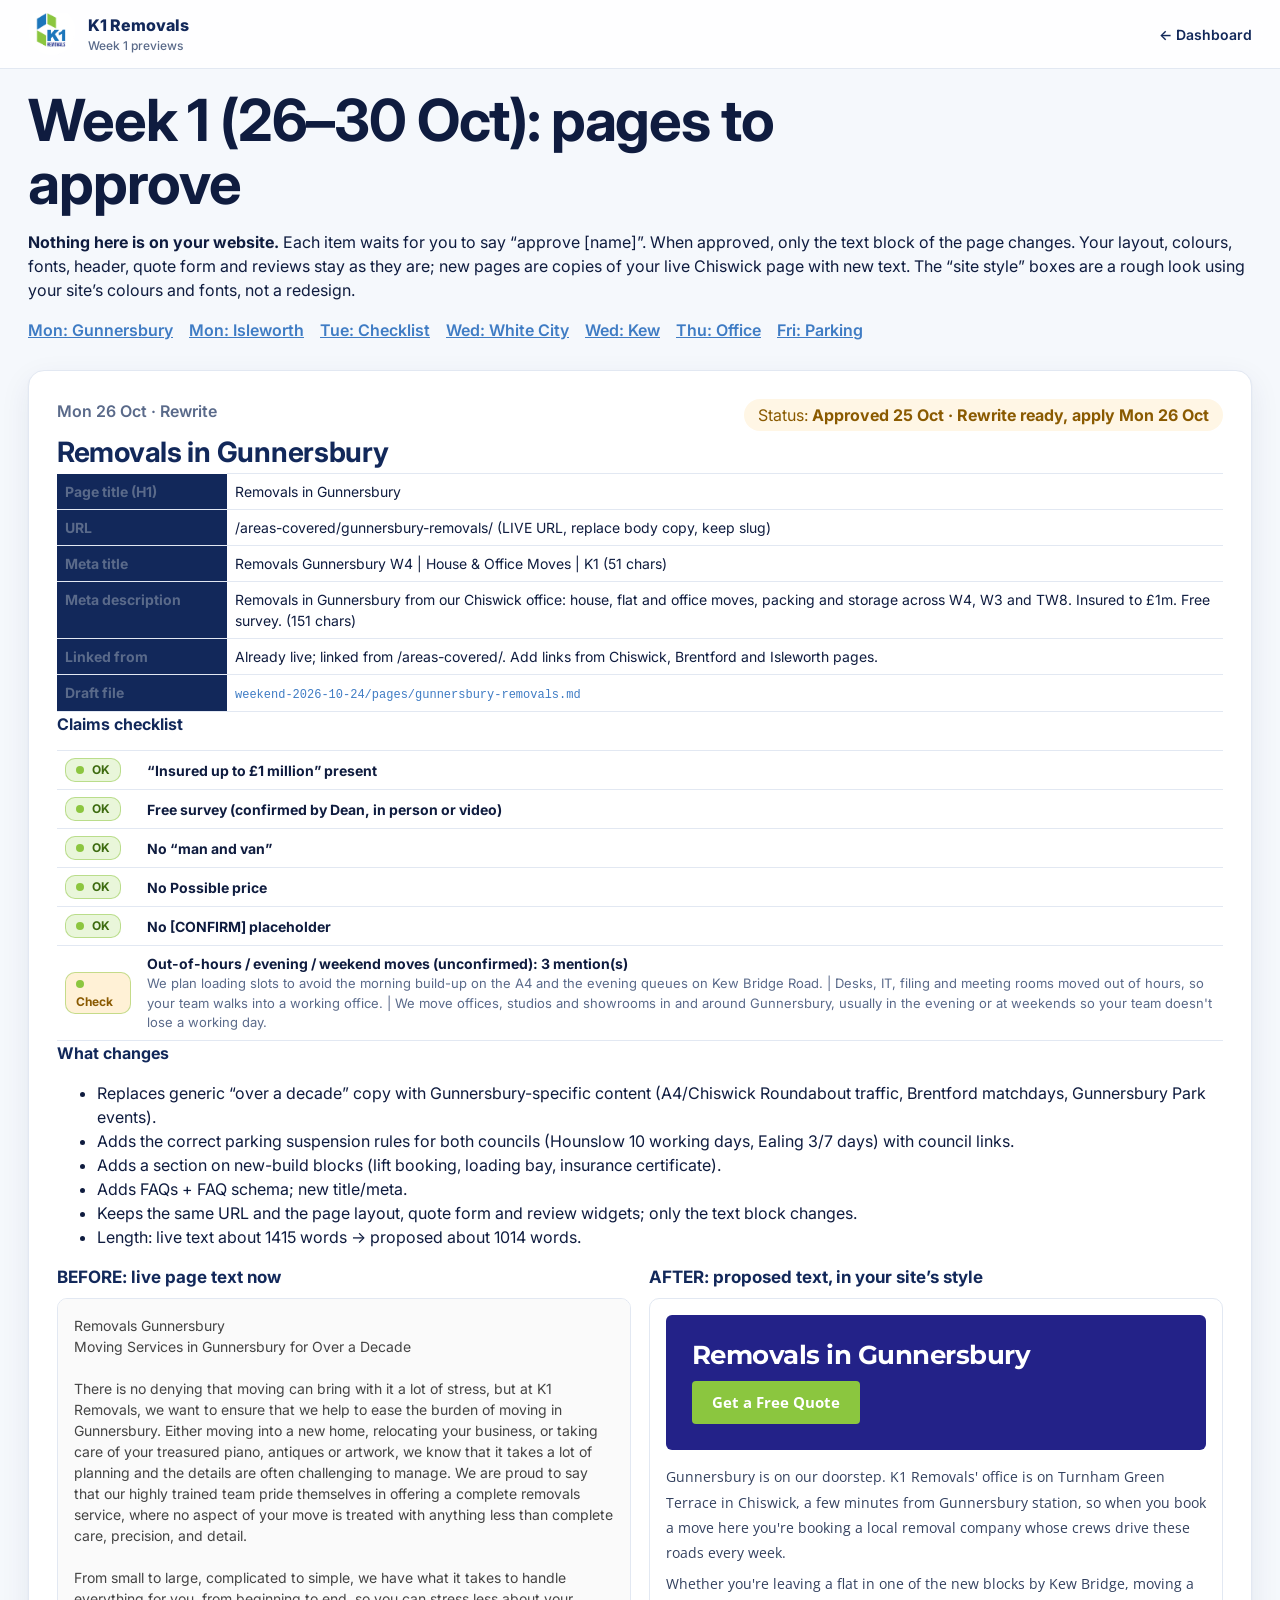
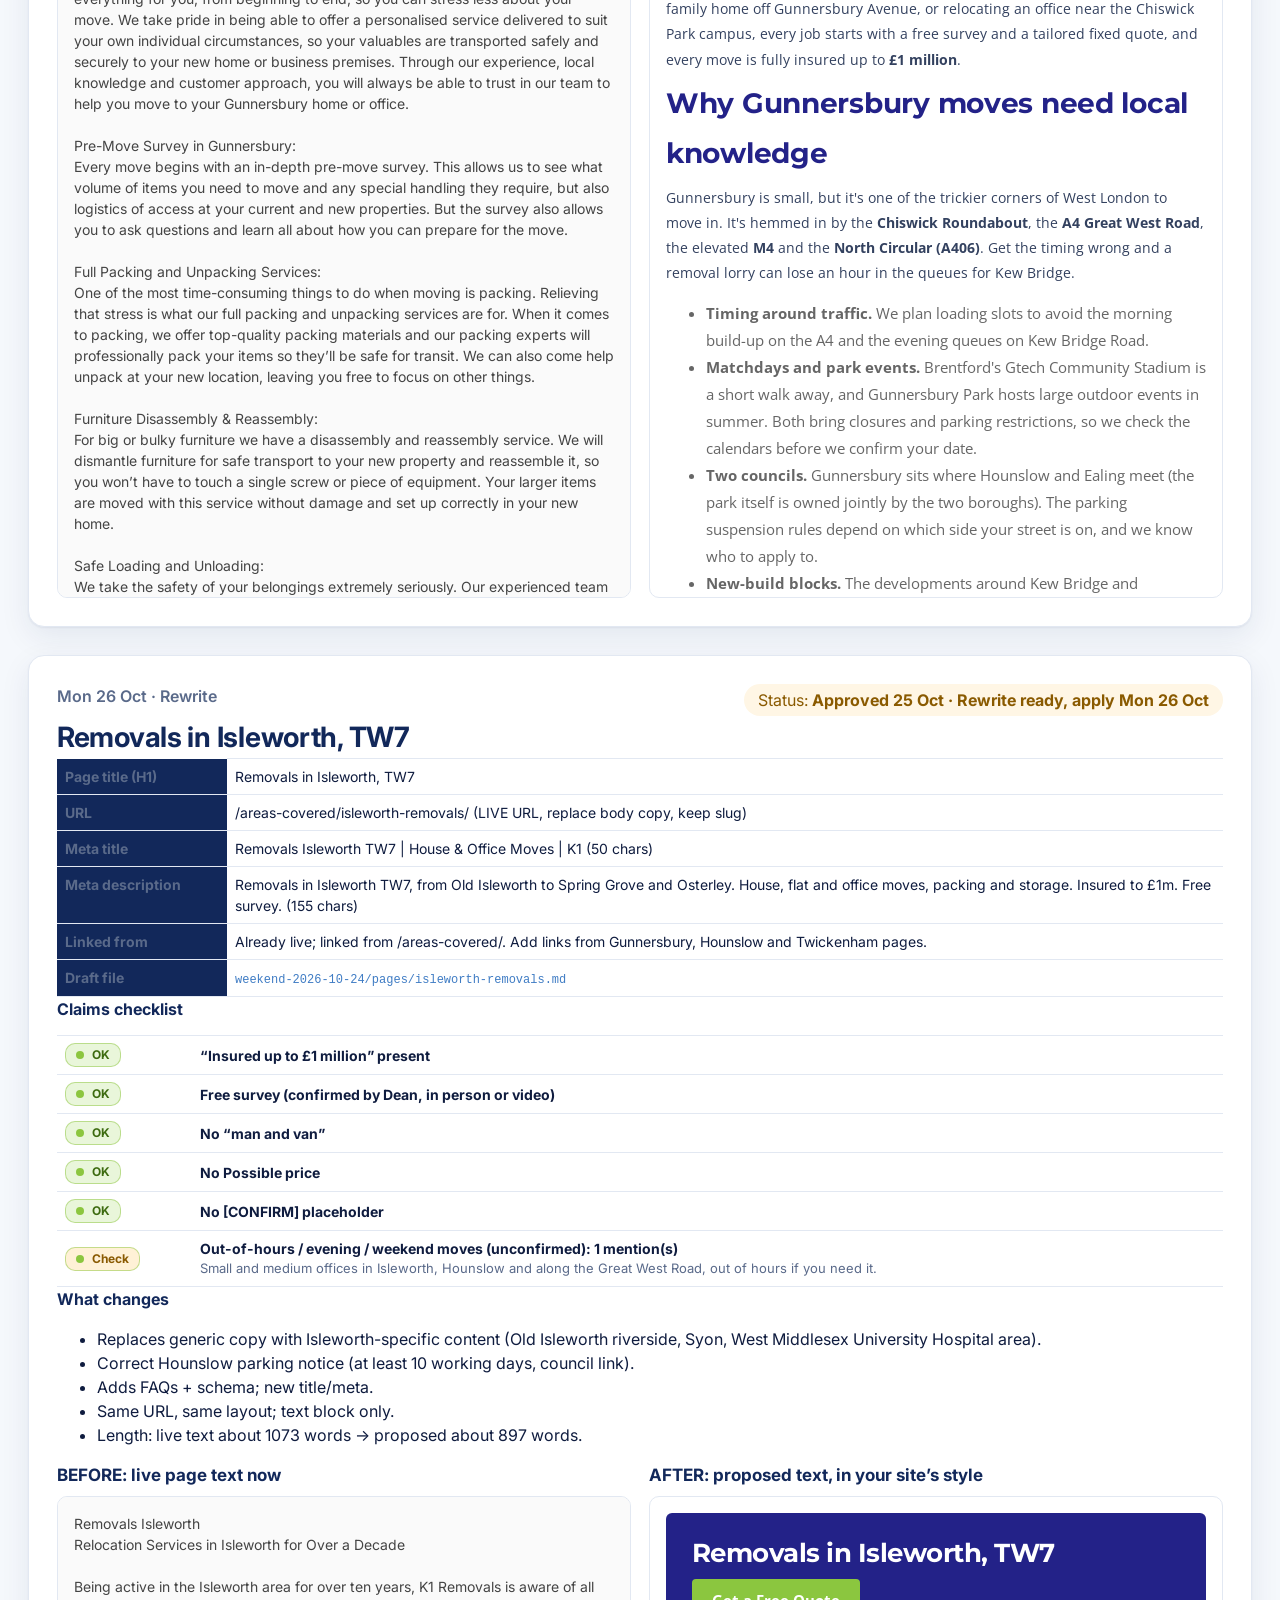
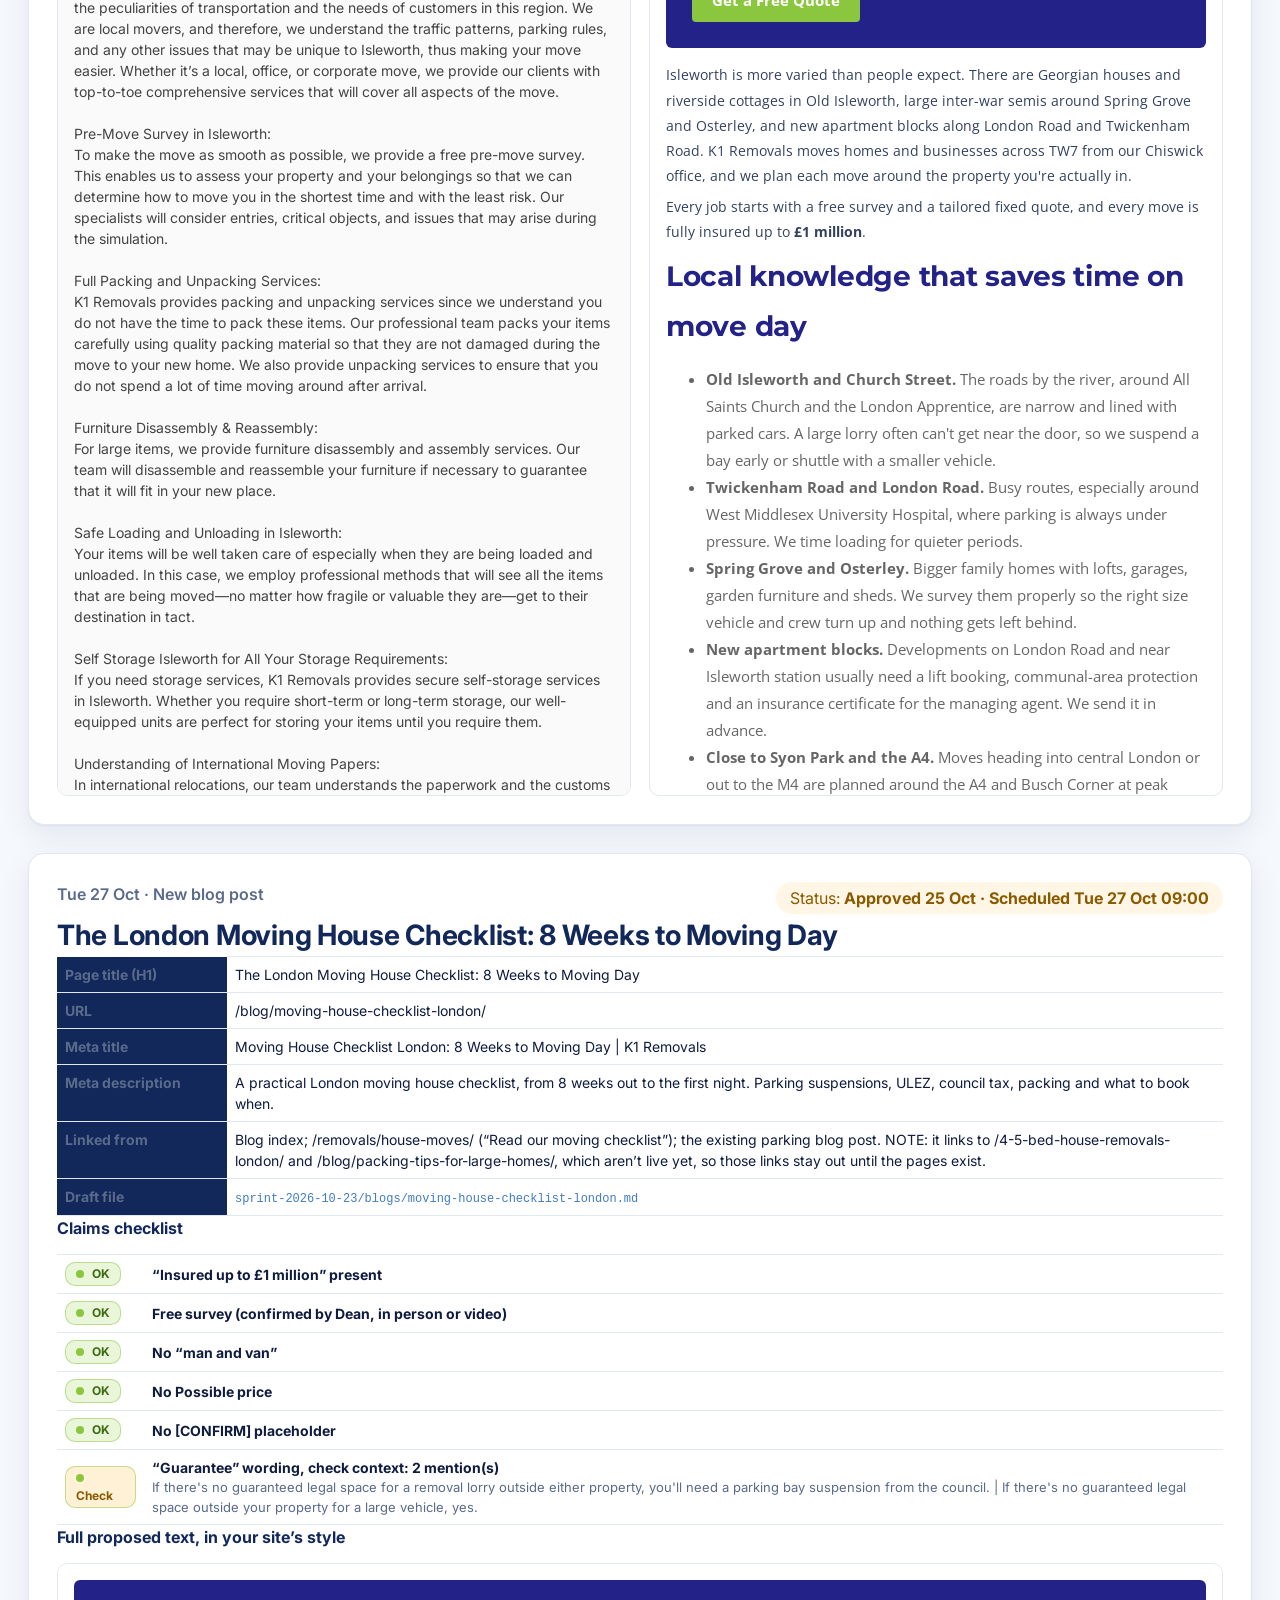
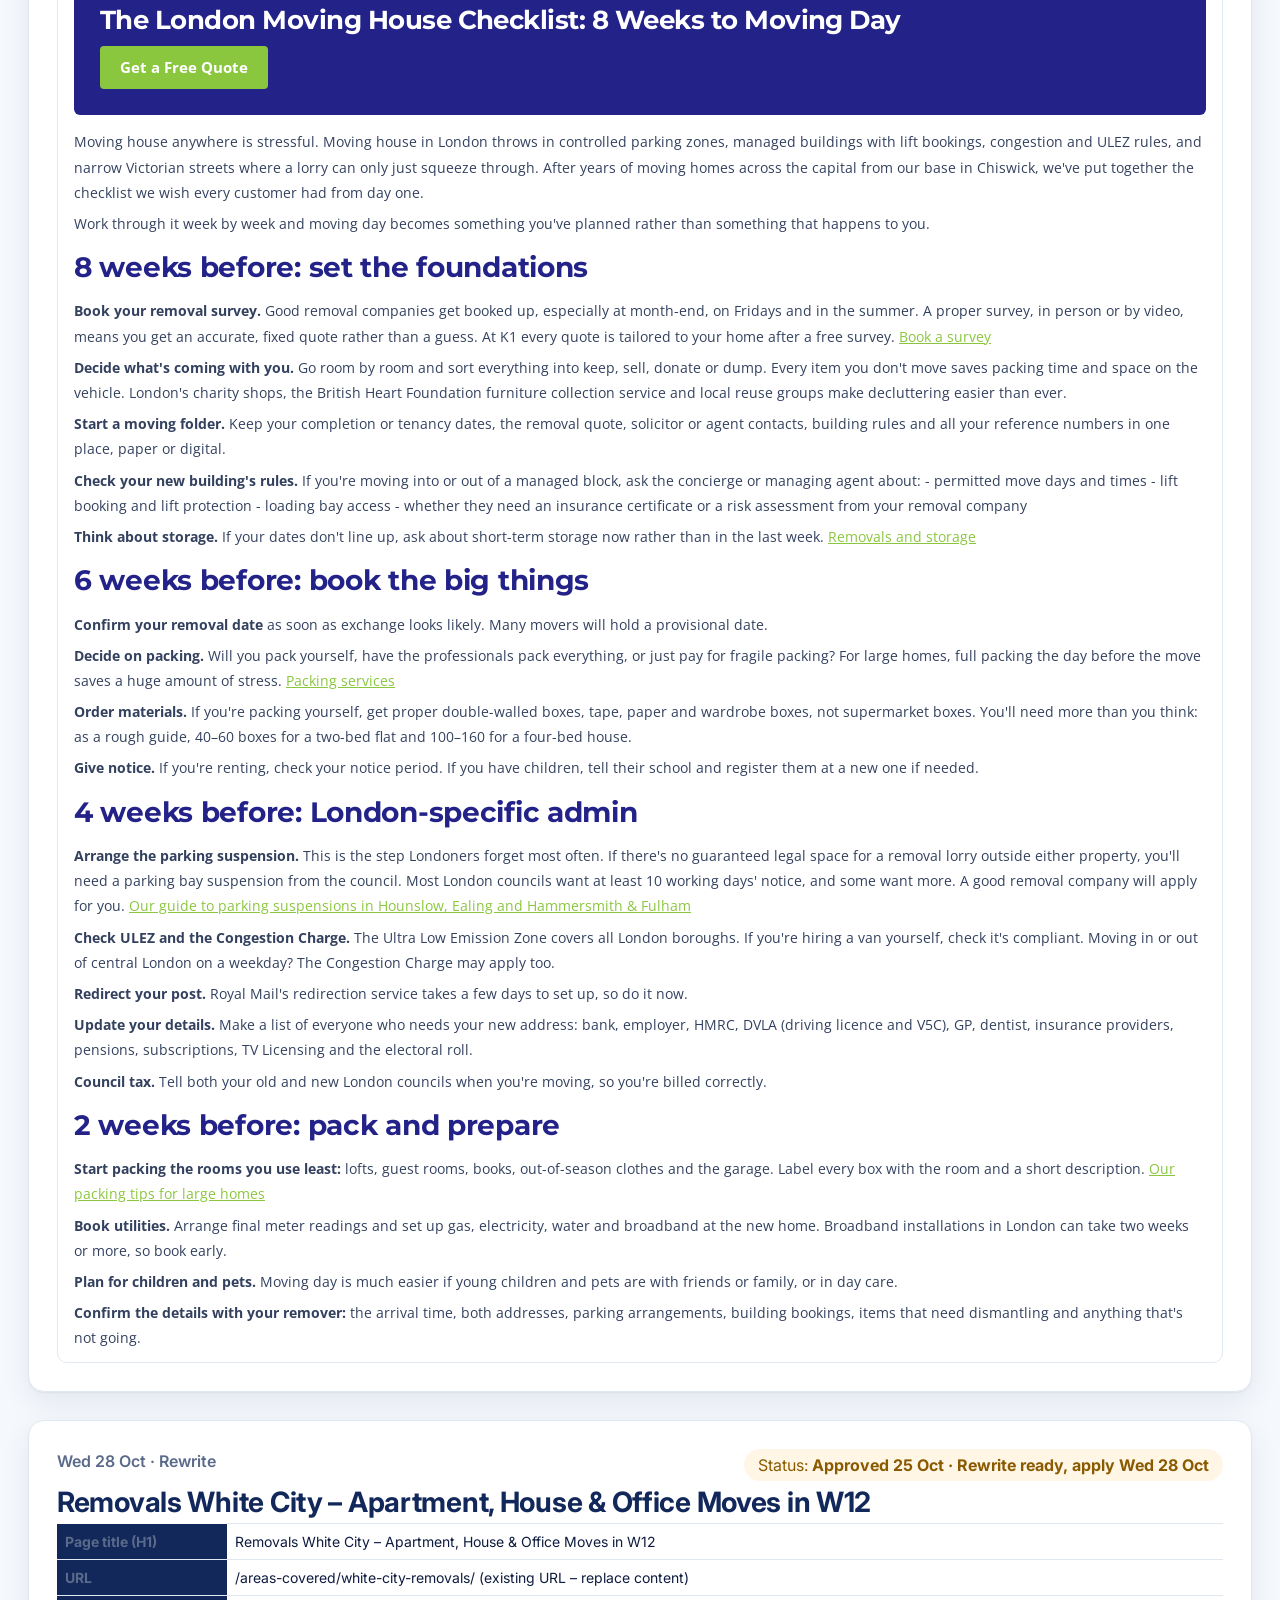
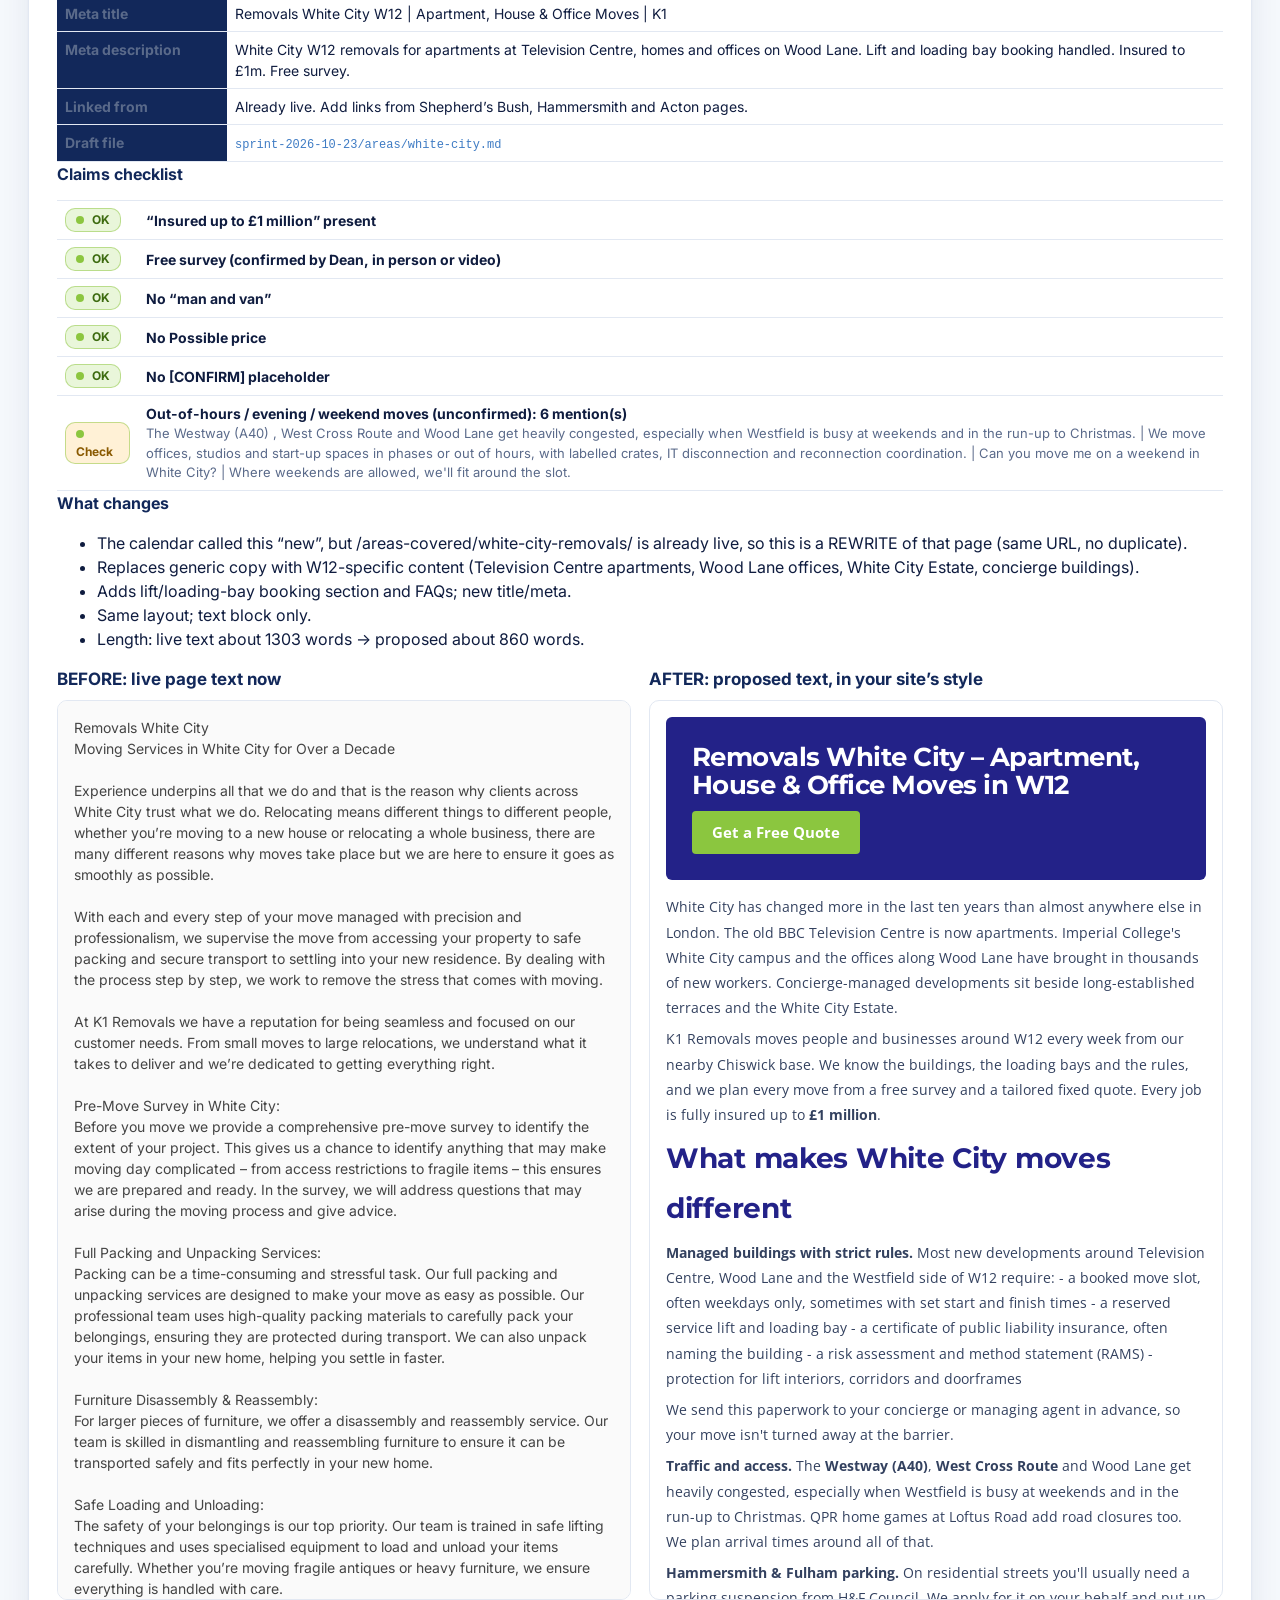
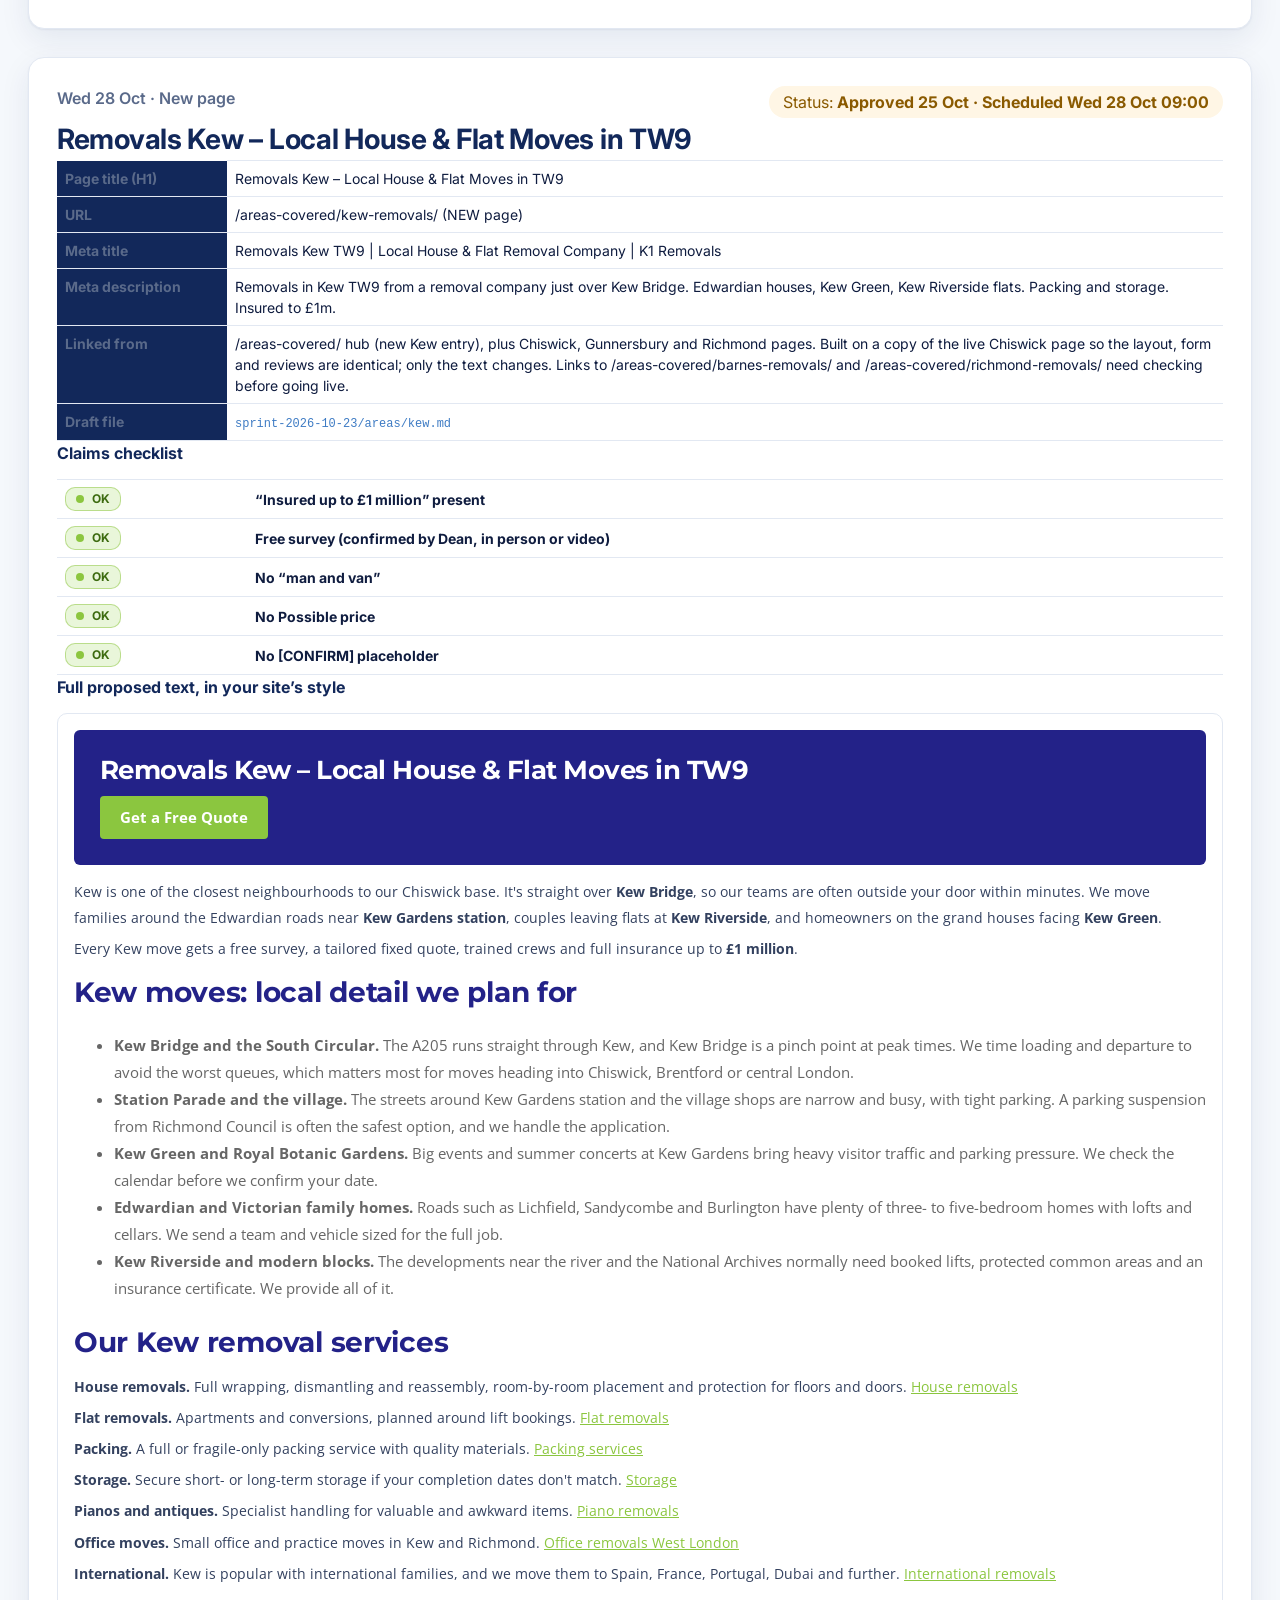
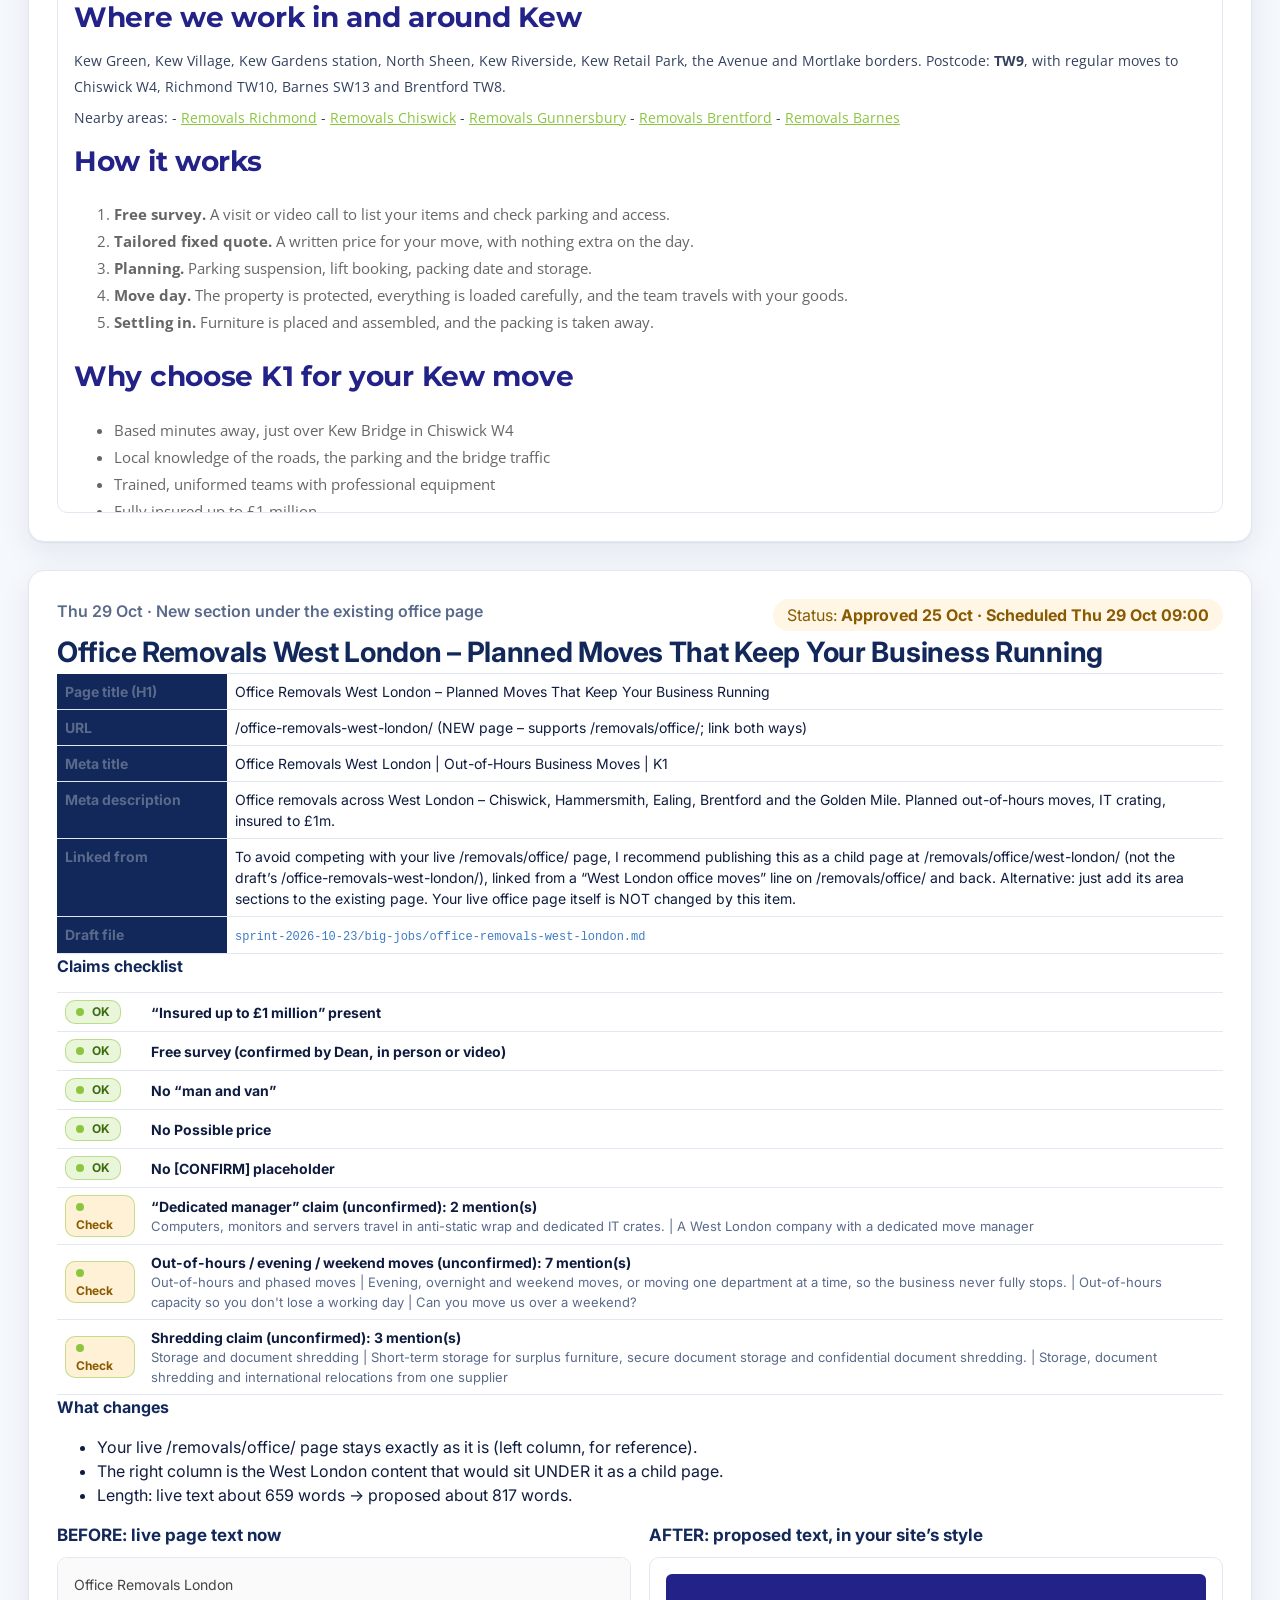
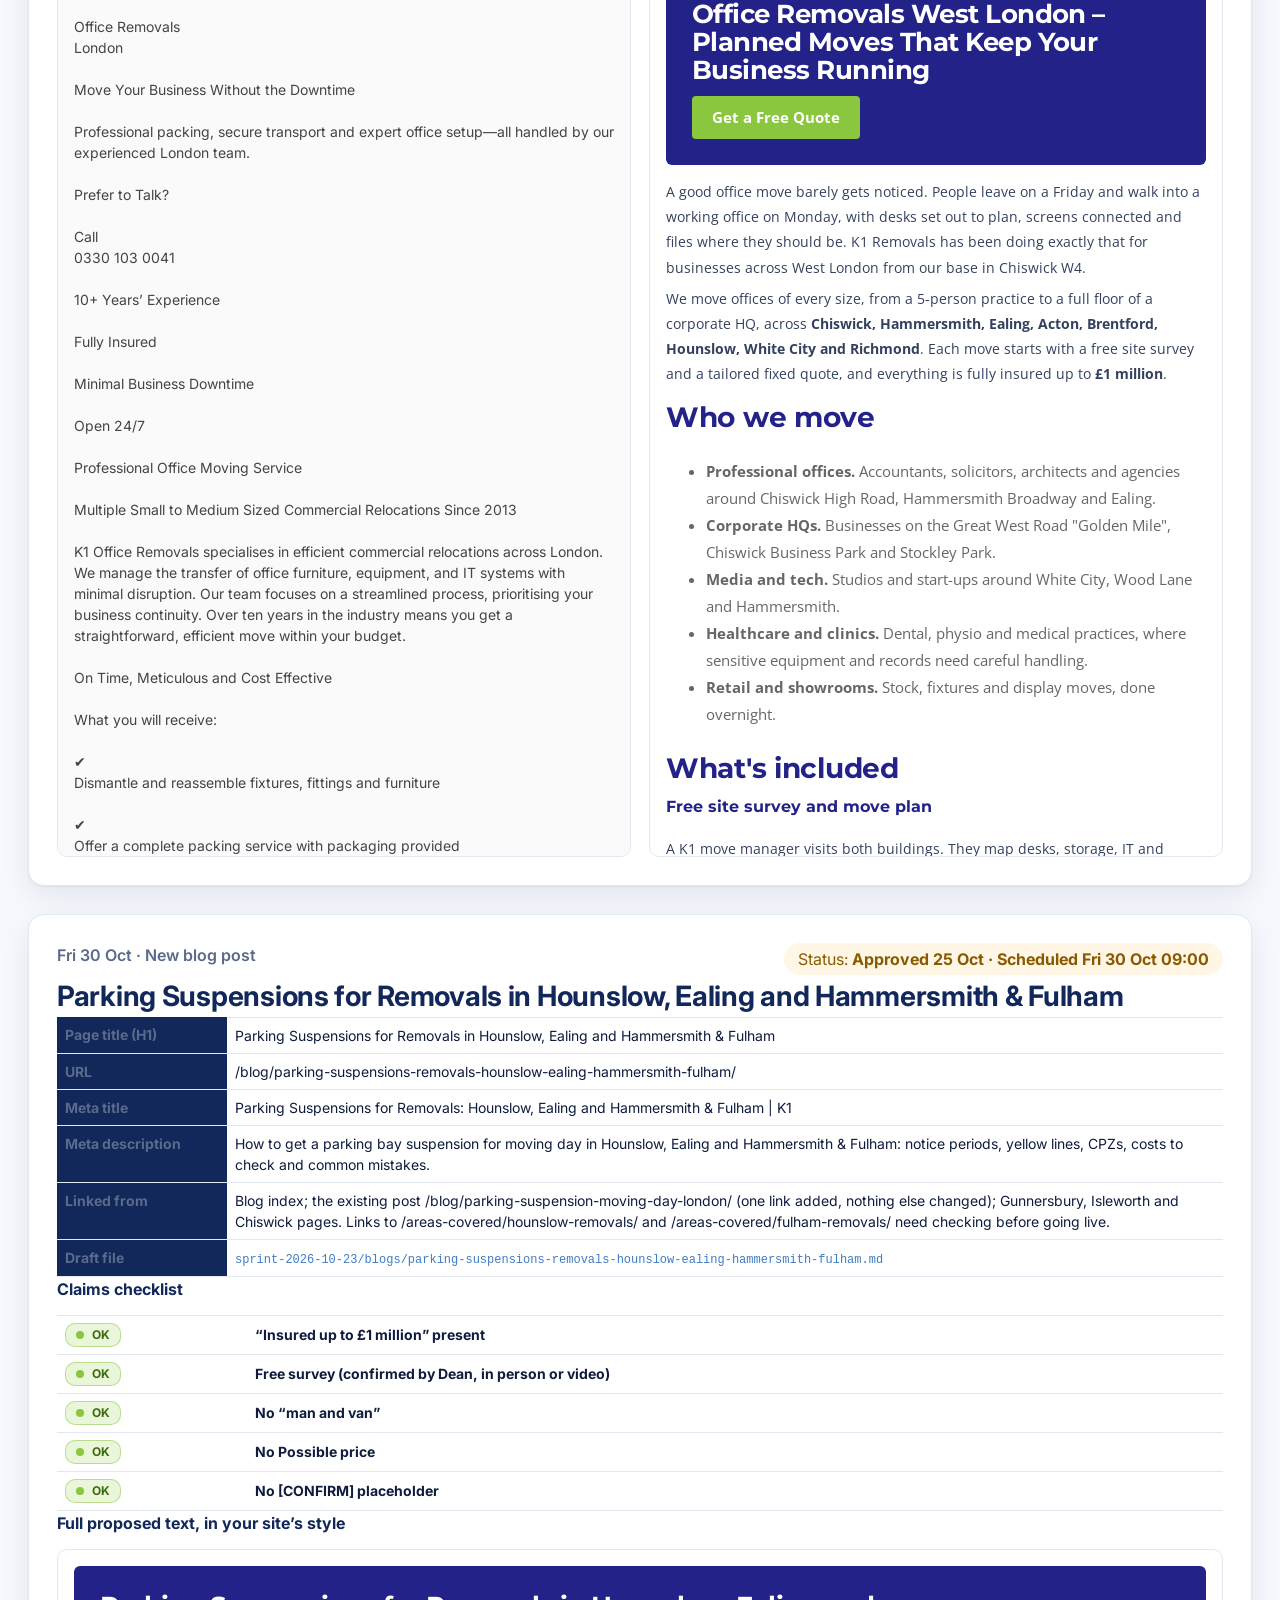
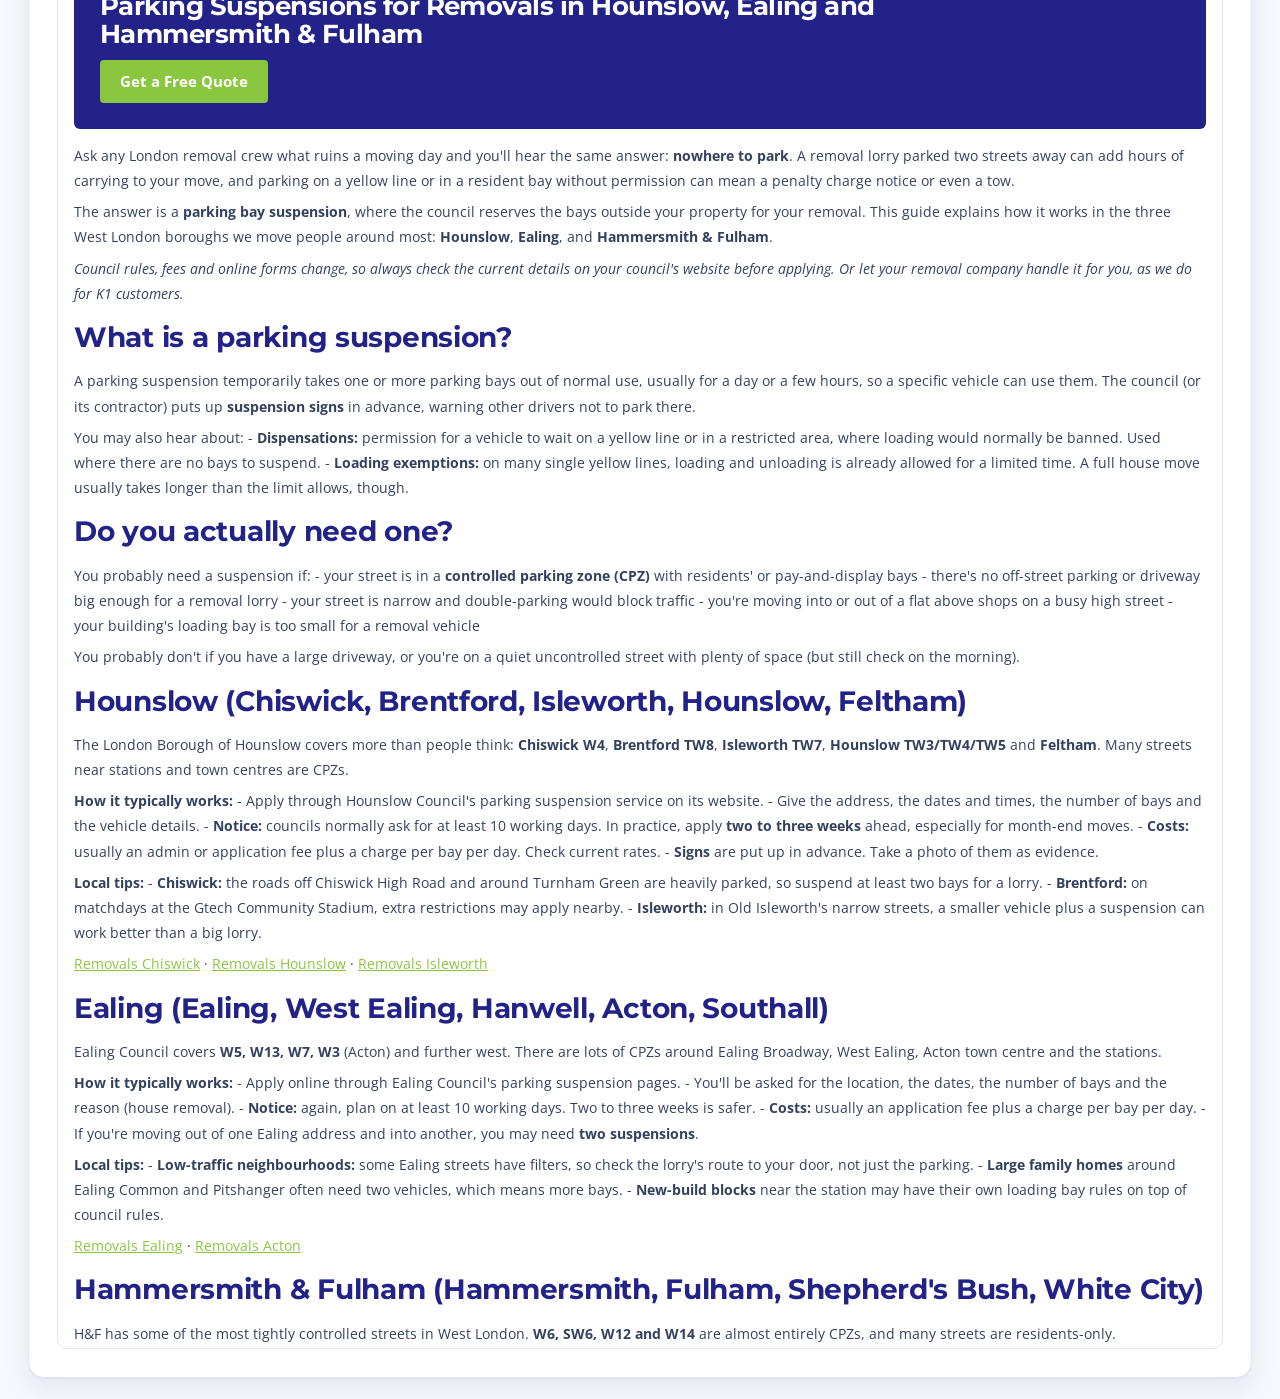
==== commit 38f3ba15: "Week 1: scheduled/rewrite-ready statuses" ====
--- a/previews/index.html
+++ b/previews/index.html
@@ -11,7 +11,7 @@
 <header class="nav"><div class="wrap navin"><a class="brand" href="../"><img src="../assets/k1-logo.png" alt="K1 Removals"><span>K1 Removals<small>Week 1 previews</small></span></a><nav><a href="../">← Dashboard</a></nav></div></header>
 <main class="wrap"><h1>Week 1 (26–30 Oct): pages to approve</h1>
 <p><b>Nothing here is on your website.</b> Each item waits for you to say “approve [name]”. When approved, only the text block of the page changes. Your layout, colours, fonts, header, quote form and reviews stay as they are; new pages are copies of your live Chiswick page with new text. The “site style” boxes are a rough look using your site’s colours and fonts, not a redesign.</p>
-<p class="toc"><a href="#gunnersbury">Mon: Gunnersbury</a><a href="#isleworth">Mon: Isleworth</a><a href="#checklist">Tue: Checklist</a><a href="#white-city">Wed: White City</a><a href="#kew">Wed: Kew</a><a href="#office">Thu: Office</a><a href="#parking">Fri: Parking</a></p><section class="card" id="gunnersbury"><div class="top"><span class="day">Mon 26 Oct · Rewrite</span><span class="appr">Approve / Not yet: <b>Awaiting approval</b></span></div>
+<p class="toc"><a href="#gunnersbury">Mon: Gunnersbury</a><a href="#isleworth">Mon: Isleworth</a><a href="#checklist">Tue: Checklist</a><a href="#white-city">Wed: White City</a><a href="#kew">Wed: Kew</a><a href="#office">Thu: Office</a><a href="#parking">Fri: Parking</a></p><section class="card" id="gunnersbury"><div class="top"><span class="day">Mon 26 Oct · Rewrite</span><span class="appr">Status: <b>Approved 25 Oct · Rewrite ready, apply Mon 26 Oct</b></span></div>
 <h2>Removals in Gunnersbury</h2><table class="kv"><tr><th>Page title (H1)</th><td>Removals in Gunnersbury</td></tr><tr><th>URL</th><td>/areas-covered/gunnersbury-removals/ (LIVE URL, replace body copy, keep slug)</td></tr>
 <tr><th>Meta title</th><td>Removals Gunnersbury W4 | House &amp; Office Moves | K1 (51 chars)</td></tr><tr><th>Meta description</th><td>Removals in Gunnersbury from our Chiswick office: house, flat and office moves, packing and storage across W4, W3 and TW8. Insured to £1m. Free survey. (151 chars)</td></tr>
 <tr><th>Linked from</th><td>Already live; linked from /areas-covered/. Add links from Chiswick, Brentford and Isleworth pages.</td></tr><tr><th>Draft file</th><td><code>weekend-2026-10-24/pages/gunnersbury-removals.md</code></td></tr></table><h3>Claims checklist</h3><table class="ck"><tr><td><span class="pill ok">OK</span></td><td><b>“Insured up to £1 million” present</b></td></tr><tr><td><span class="pill ok">OK</span></td><td><b>Free survey (confirmed by Dean, in person or video)</b></td></tr><tr><td><span class="pill ok">OK</span></td><td><b>No “man and van”</b></td></tr><tr><td><span class="pill ok">OK</span></td><td><b>No Possible price</b></td></tr><tr><td><span class="pill ok">OK</span></td><td><b>No [CONFIRM] placeholder</b></td></tr><tr><td><span class="pill warn">Check</span></td><td><b>Out-of-hours / evening / weekend moves (unconfirmed): 3 mention(s)</b><div class=ex>We plan loading slots to avoid the morning build-up on the A4 and the evening queues on Kew Bridge Road. | Desks, IT, filing and meeting rooms moved out of hours, so your team walks into a working office. | We move offices, studios and showrooms in and around Gunnersbury, usually in the evening or at weekends so your team doesn&#x27;t lose a working day.</div></td></tr></table><h3>What changes</h3><ul><li>Replaces generic “over a decade” copy with Gunnersbury-specific content (A4/Chiswick Roundabout traffic, Brentford matchdays, Gunnersbury Park events).</li><li>Adds the correct parking suspension rules for both councils (Hounslow 10 working days, Ealing 3/7 days) with council links.</li><li>Adds a section on new-build blocks (lift booking, loading bay, insurance certificate).</li><li>Adds FAQs + FAQ schema; new title/meta.</li><li>Keeps the same URL and the page layout, quote form and review widgets; only the text block changes.</li><li>Length: live text about 1415 words → proposed about 1014 words.</li></ul>
@@ -66,7 +66,7 @@
 <h3>Are you insured?</h3>
 <p>Yes. Every move is fully insured up to £1 million, and we can send our certificate to your building manager or managing agent.</p>
 <h2>Book your free survey</h2>
-<p>Every K1 move starts with a free survey, in person or by video, followed by a tailored fixed quote in writing. We're fully insured up to <strong>£1 million</strong>. Call <strong>0330 103 0041</strong>, email info@k1removals.com or <a href="/contact/">request your free survey online</a>.</p></div></div></div></div></div></section><section class="card" id="isleworth"><div class="top"><span class="day">Mon 26 Oct · Rewrite</span><span class="appr">Approve / Not yet: <b>Awaiting approval</b></span></div>
+<p>Every K1 move starts with a free survey, in person or by video, followed by a tailored fixed quote in writing. We're fully insured up to <strong>£1 million</strong>. Call <strong>0330 103 0041</strong>, email info@k1removals.com or <a href="/contact/">request your free survey online</a>.</p></div></div></div></div></div></section><section class="card" id="isleworth"><div class="top"><span class="day">Mon 26 Oct · Rewrite</span><span class="appr">Status: <b>Approved 25 Oct · Rewrite ready, apply Mon 26 Oct</b></span></div>
 <h2>Removals in Isleworth, TW7</h2><table class="kv"><tr><th>Page title (H1)</th><td>Removals in Isleworth, TW7</td></tr><tr><th>URL</th><td>/areas-covered/isleworth-removals/ (LIVE URL, replace body copy, keep slug)</td></tr>
 <tr><th>Meta title</th><td>Removals Isleworth TW7 | House &amp; Office Moves | K1 (50 chars)</td></tr><tr><th>Meta description</th><td>Removals in Isleworth TW7, from Old Isleworth to Spring Grove and Osterley. House, flat and office moves, packing and storage. Insured to £1m. Free survey. (155 chars)</td></tr>
 <tr><th>Linked from</th><td>Already live; linked from /areas-covered/. Add links from Gunnersbury, Hounslow and Twickenham pages.</td></tr><tr><th>Draft file</th><td><code>weekend-2026-10-24/pages/isleworth-removals.md</code></td></tr></table><h3>Claims checklist</h3><table class="ck"><tr><td><span class="pill ok">OK</span></td><td><b>“Insured up to £1 million” present</b></td></tr><tr><td><span class="pill ok">OK</span></td><td><b>Free survey (confirmed by Dean, in person or video)</b></td></tr><tr><td><span class="pill ok">OK</span></td><td><b>No “man and van”</b></td></tr><tr><td><span class="pill ok">OK</span></td><td><b>No Possible price</b></td></tr><tr><td><span class="pill ok">OK</span></td><td><b>No [CONFIRM] placeholder</b></td></tr><tr><td><span class="pill warn">Check</span></td><td><b>Out-of-hours / evening / weekend moves (unconfirmed): 1 mention(s)</b><div class=ex>Small and medium offices in Isleworth, Hounslow and along the Great West Road, out of hours if you need it.</div></td></tr></table><h3>What changes</h3><ul><li>Replaces generic copy with Isleworth-specific content (Old Isleworth riverside, Syon, West Middlesex University Hospital area).</li><li>Correct Hounslow parking notice (at least 10 working days, council link).</li><li>Adds FAQs + schema; new title/meta.</li><li>Same URL, same layout; text block only.</li><li>Length: live text about 1073 words → proposed about 897 words.</li></ul>
@@ -125,7 +125,7 @@
 <h3>Is my move insured?</h3>
 <p>Yes. Every K1 move is fully insured up to £1 million.</p>
 <h2>Book your free survey</h2>
-<p>Every K1 move starts with a free survey, in person or by video, followed by a tailored fixed quote in writing. We're fully insured up to <strong>£1 million</strong>. Call <strong>0330 103 0041</strong>, email info@k1removals.com or <a href="/contact/">request your free survey online</a>.</p></div></div></div></div></div></section><section class="card" id="checklist"><div class="top"><span class="day">Tue 27 Oct · New blog post</span><span class="appr">Approve / Not yet: <b>Awaiting approval</b></span></div>
+<p>Every K1 move starts with a free survey, in person or by video, followed by a tailored fixed quote in writing. We're fully insured up to <strong>£1 million</strong>. Call <strong>0330 103 0041</strong>, email info@k1removals.com or <a href="/contact/">request your free survey online</a>.</p></div></div></div></div></div></section><section class="card" id="checklist"><div class="top"><span class="day">Tue 27 Oct · New blog post</span><span class="appr">Status: <b>Approved 25 Oct · Scheduled Tue 27 Oct 09:00</b></span></div>
 <h2>The London Moving House Checklist: 8 Weeks to Moving Day</h2><table class="kv"><tr><th>Page title (H1)</th><td>The London Moving House Checklist: 8 Weeks to Moving Day</td></tr><tr><th>URL</th><td>/blog/moving-house-checklist-london/</td></tr>
 <tr><th>Meta title</th><td>Moving House Checklist London: 8 Weeks to Moving Day | K1 Removals</td></tr><tr><th>Meta description</th><td>A practical London moving house checklist, from 8 weeks out to the first night. Parking suspensions, ULEZ, council tax, packing and what to book when.</td></tr>
 <tr><th>Linked from</th><td>Blog index; /removals/house-moves/ (“Read our moving checklist”); the existing parking blog post. NOTE: it links to /4-5-bed-house-removals-london/ and /blog/packing-tips-for-large-homes/, which aren’t live yet, so those links stay out until the pages exist.</td></tr><tr><th>Draft file</th><td><code>sprint-2026-10-23/blogs/moving-house-checklist-london.md</code></td></tr></table><h3>Claims checklist</h3><table class="ck"><tr><td><span class="pill ok">OK</span></td><td><b>“Insured up to £1 million” present</b></td></tr><tr><td><span class="pill ok">OK</span></td><td><b>Free survey (confirmed by Dean, in person or video)</b></td></tr><tr><td><span class="pill ok">OK</span></td><td><b>No “man and van”</b></td></tr><tr><td><span class="pill ok">OK</span></td><td><b>No Possible price</b></td></tr><tr><td><span class="pill ok">OK</span></td><td><b>No [CONFIRM] placeholder</b></td></tr><tr><td><span class="pill warn">Check</span></td><td><b>“Guarantee” wording, check context: 2 mention(s)</b><div class=ex>If there&#x27;s no guaranteed legal space for a removal lorry outside either property, you&#x27;ll need a parking bay suspension from the council. | If there&#x27;s no guaranteed legal space outside your property for a large vehicle, yes.</div></td></tr></table><h3>Full proposed text, in your site’s style</h3><div class="col tall"><div class="k1site"><div class="k1hero"><h1>The London Moving House Checklist: 8 Weeks to Moving Day</h1><a class="k1btn">Get a Free Quote</a></div><div class="k1body"><p>Moving house anywhere is stressful. Moving house in London throws in controlled parking zones, managed buildings with lift bookings, congestion and ULEZ rules, and narrow Victorian streets where a lorry can only just squeeze through. After years of moving homes across the capital from our base in Chiswick, we've put together the checklist we wish every customer had from day one.</p>
@@ -266,7 +266,7 @@
   ]
 }
 </script>
-<p>```</p></div></div></div></section><section class="card" id="white-city"><div class="top"><span class="day">Wed 28 Oct · Rewrite</span><span class="appr">Approve / Not yet: <b>Awaiting approval</b></span></div>
+<p>```</p></div></div></div></section><section class="card" id="white-city"><div class="top"><span class="day">Wed 28 Oct · Rewrite</span><span class="appr">Status: <b>Approved 25 Oct · Rewrite ready, apply Wed 28 Oct</b></span></div>
 <h2>Removals White City – Apartment, House &amp; Office Moves in W12</h2><table class="kv"><tr><th>Page title (H1)</th><td>Removals White City – Apartment, House &amp; Office Moves in W12</td></tr><tr><th>URL</th><td>/areas-covered/white-city-removals/ (existing URL – replace content)</td></tr>
 <tr><th>Meta title</th><td>Removals White City W12 | Apartment, House &amp; Office Moves | K1</td></tr><tr><th>Meta description</th><td>White City W12 removals for apartments at Television Centre, homes and offices on Wood Lane. Lift and loading bay booking handled. Insured to £1m. Free survey.</td></tr>
 <tr><th>Linked from</th><td>Already live. Add links from Shepherd’s Bush, Hammersmith and Acton pages.</td></tr><tr><th>Draft file</th><td><code>sprint-2026-10-23/areas/white-city.md</code></td></tr></table><h3>Claims checklist</h3><table class="ck"><tr><td><span class="pill ok">OK</span></td><td><b>“Insured up to £1 million” present</b></td></tr><tr><td><span class="pill ok">OK</span></td><td><b>Free survey (confirmed by Dean, in person or video)</b></td></tr><tr><td><span class="pill ok">OK</span></td><td><b>No “man and van”</b></td></tr><tr><td><span class="pill ok">OK</span></td><td><b>No Possible price</b></td></tr><tr><td><span class="pill ok">OK</span></td><td><b>No [CONFIRM] placeholder</b></td></tr><tr><td><span class="pill warn">Check</span></td><td><b>Out-of-hours / evening / weekend moves (unconfirmed): 6 mention(s)</b><div class=ex>The  Westway (A40) ,  West Cross Route  and Wood Lane get heavily congested, especially when Westfield is busy at weekends and in the run-up to Christmas. | We move offices, studios and start-up spaces in phases or out of hours, with labelled crates, IT disconnection and reconnection coordination. | Can you move me on a weekend in White City? | Where weekends are allowed, we&#x27;ll fit around the slot.</div></td></tr></table><h3>What changes</h3><ul><li>The calendar called this “new”, but /areas-covered/white-city-removals/ is already live, so this is a REWRITE of that page (same URL, no duplicate).</li><li>Replaces generic copy with W12-specific content (Television Centre apartments, Wood Lane offices, White City Estate, concierge buildings).</li><li>Adds lift/loading-bay booking section and FAQs; new title/meta.</li><li>Same layout; text block only.</li><li>Length: live text about 1303 words → proposed about 860 words.</li></ul>
@@ -385,7 +385,7 @@
   ]
 }
 </script>
-<p>```</p></div></div></div></div></div></section><section class="card" id="kew"><div class="top"><span class="day">Wed 28 Oct · New page</span><span class="appr">Approve / Not yet: <b>Awaiting approval</b></span></div>
+<p>```</p></div></div></div></div></div></section><section class="card" id="kew"><div class="top"><span class="day">Wed 28 Oct · New page</span><span class="appr">Status: <b>Approved 25 Oct · Scheduled Wed 28 Oct 09:00</b></span></div>
 <h2>Removals Kew – Local House &amp; Flat Moves in TW9</h2><table class="kv"><tr><th>Page title (H1)</th><td>Removals Kew – Local House &amp; Flat Moves in TW9</td></tr><tr><th>URL</th><td>/areas-covered/kew-removals/ (NEW page)</td></tr>
 <tr><th>Meta title</th><td>Removals Kew TW9 | Local House &amp; Flat Removal Company | K1 Removals</td></tr><tr><th>Meta description</th><td>Removals in Kew TW9 from a removal company just over Kew Bridge. Edwardian houses, Kew Green, Kew Riverside flats. Packing and storage. Insured to £1m.</td></tr>
 <tr><th>Linked from</th><td>/areas-covered/ hub (new Kew entry), plus Chiswick, Gunnersbury and Richmond pages. Built on a copy of the live Chiswick page so the layout, form and reviews are identical; only the text changes. Links to /areas-covered/barnes-removals/ and /areas-covered/richmond-removals/ need checking before going live.</td></tr><tr><th>Draft file</th><td><code>sprint-2026-10-23/areas/kew.md</code></td></tr></table><h3>Claims checklist</h3><table class="ck"><tr><td><span class="pill ok">OK</span></td><td><b>“Insured up to £1 million” present</b></td></tr><tr><td><span class="pill ok">OK</span></td><td><b>Free survey (confirmed by Dean, in person or video)</b></td></tr><tr><td><span class="pill ok">OK</span></td><td><b>No “man and van”</b></td></tr><tr><td><span class="pill ok">OK</span></td><td><b>No Possible price</b></td></tr><tr><td><span class="pill ok">OK</span></td><td><b>No [CONFIRM] placeholder</b></td></tr></table><h3>Full proposed text, in your site’s style</h3><div class="col tall"><div class="k1site"><div class="k1hero"><h1>Removals Kew – Local House &amp; Flat Moves in TW9</h1><a class="k1btn">Get a Free Quote</a></div><div class="k1body"><p>Kew is one of the closest neighbourhoods to our Chiswick base. It's straight over <strong>Kew Bridge</strong>, so our teams are often outside your door within minutes. We move families around the Edwardian roads near <strong>Kew Gardens station</strong>, couples leaving flats at <strong>Kew Riverside</strong>, and homeowners on the grand houses facing <strong>Kew Green</strong>.</p>
@@ -496,7 +496,7 @@
   ]
 }
 </script>
-<p>```</p></div></div></div></section><section class="card" id="office"><div class="top"><span class="day">Thu 29 Oct · New section under the existing office page</span><span class="appr">Approve / Not yet: <b>Awaiting approval</b></span></div>
+<p>```</p></div></div></div></section><section class="card" id="office"><div class="top"><span class="day">Thu 29 Oct · New section under the existing office page</span><span class="appr">Status: <b>Approved 25 Oct · Scheduled Thu 29 Oct 09:00</b></span></div>
 <h2>Office Removals West London – Planned Moves That Keep Your Business Running</h2><table class="kv"><tr><th>Page title (H1)</th><td>Office Removals West London – Planned Moves That Keep Your Business Running</td></tr><tr><th>URL</th><td>/office-removals-west-london/ (NEW page – supports /removals/office/; link both ways)</td></tr>
 <tr><th>Meta title</th><td>Office Removals West London | Out-of-Hours Business Moves | K1</td></tr><tr><th>Meta description</th><td>Office removals across West London – Chiswick, Hammersmith, Ealing, Brentford and the Golden Mile. Planned out-of-hours moves, IT crating, insured to £1m.</td></tr>
 <tr><th>Linked from</th><td>To avoid competing with your live /removals/office/ page, I recommend publishing this as a child page at /removals/office/west-london/ (not the draft’s /office-removals-west-london/), linked from a “West London office moves” line on /removals/office/ and back. Alternative: just add its area sections to the existing page. Your live office page itself is NOT changed by this item.</td></tr><tr><th>Draft file</th><td><code>sprint-2026-10-23/big-jobs/office-removals-west-london.md</code></td></tr></table><h3>Claims checklist</h3><table class="ck"><tr><td><span class="pill ok">OK</span></td><td><b>“Insured up to £1 million” present</b></td></tr><tr><td><span class="pill ok">OK</span></td><td><b>Free survey (confirmed by Dean, in person or video)</b></td></tr><tr><td><span class="pill ok">OK</span></td><td><b>No “man and van”</b></td></tr><tr><td><span class="pill ok">OK</span></td><td><b>No Possible price</b></td></tr><tr><td><span class="pill ok">OK</span></td><td><b>No [CONFIRM] placeholder</b></td></tr><tr><td><span class="pill warn">Check</span></td><td><b>“Dedicated manager” claim (unconfirmed): 2 mention(s)</b><div class=ex>Computers, monitors and servers travel in anti-static wrap and dedicated IT crates. | A West London company with a dedicated move manager</div></td></tr><tr><td><span class="pill warn">Check</span></td><td><b>Out-of-hours / evening / weekend moves (unconfirmed): 7 mention(s)</b><div class=ex>Out-of-hours and phased moves | Evening, overnight and weekend moves, or moving one department at a time, so the business never fully stops. | Out-of-hours capacity so you don&#x27;t lose a working day | Can you move us over a weekend?</div></td></tr><tr><td><span class="pill warn">Check</span></td><td><b>Shredding claim (unconfirmed): 3 mention(s)</b><div class=ex>Storage and document shredding | Short-term storage for surplus furniture, secure document storage and confidential document shredding. | Storage, document shredding and international relocations from one supplier</div></td></tr></table><h3>What changes</h3><ul><li>Your live /removals/office/ page stays exactly as it is (left column, for reference).</li><li>The right column is the West London content that would sit UNDER it as a child page.</li><li>Length: live text about 659 words → proposed about 817 words.</li></ul>
@@ -611,7 +611,7 @@
   ]
 }
 </script>
-<p>```</p></div></div></div></div></div></section><section class="card" id="parking"><div class="top"><span class="day">Fri 30 Oct · New blog post</span><span class="appr">Approve / Not yet: <b>Awaiting approval</b></span></div>
+<p>```</p></div></div></div></div></div></section><section class="card" id="parking"><div class="top"><span class="day">Fri 30 Oct · New blog post</span><span class="appr">Status: <b>Approved 25 Oct · Scheduled Fri 30 Oct 09:00</b></span></div>
 <h2>Parking Suspensions for Removals in Hounslow, Ealing and Hammersmith &amp; Fulham</h2><table class="kv"><tr><th>Page title (H1)</th><td>Parking Suspensions for Removals in Hounslow, Ealing and Hammersmith &amp; Fulham</td></tr><tr><th>URL</th><td>/blog/parking-suspensions-removals-hounslow-ealing-hammersmith-fulham/</td></tr>
 <tr><th>Meta title</th><td>Parking Suspensions for Removals: Hounslow, Ealing and Hammersmith &amp; Fulham | K1</td></tr><tr><th>Meta description</th><td>How to get a parking bay suspension for moving day in Hounslow, Ealing and Hammersmith &amp; Fulham: notice periods, yellow lines, CPZs, costs to check and common mistakes.</td></tr>
 <tr><th>Linked from</th><td>Blog index; the existing post /blog/parking-suspension-moving-day-london/ (one link added, nothing else changed); Gunnersbury, Isleworth and Chiswick pages. Links to /areas-covered/hounslow-removals/ and /areas-covered/fulham-removals/ need checking before going live.</td></tr><tr><th>Draft file</th><td><code>sprint-2026-10-23/blogs/parking-suspensions-removals-hounslow-ealing-hammersmith-fulham.md</code></td></tr></table><h3>Claims checklist</h3><table class="ck"><tr><td><span class="pill ok">OK</span></td><td><b>“Insured up to £1 million” present</b></td></tr><tr><td><span class="pill ok">OK</span></td><td><b>Free survey (confirmed by Dean, in person or video)</b></td></tr><tr><td><span class="pill ok">OK</span></td><td><b>No “man and van”</b></td></tr><tr><td><span class="pill ok">OK</span></td><td><b>No Possible price</b></td></tr><tr><td><span class="pill ok">OK</span></td><td><b>No [CONFIRM] placeholder</b></td></tr></table><h3>Full proposed text, in your site’s style</h3><div class="col tall"><div class="k1site"><div class="k1hero"><h1>Parking Suspensions for Removals in Hounslow, Ealing and Hammersmith &amp; Fulham</h1><a class="k1btn">Get a Free Quote</a></div><div class="k1body"><p>Ask any London removal crew what ruins a moving day and you'll hear the same answer: <strong>nowhere to park</strong>. A removal lorry parked two streets away can add hours of carrying to your move, and parking on a yellow line or in a resident bay without permission can mean a penalty charge notice or even a tow.</p>
